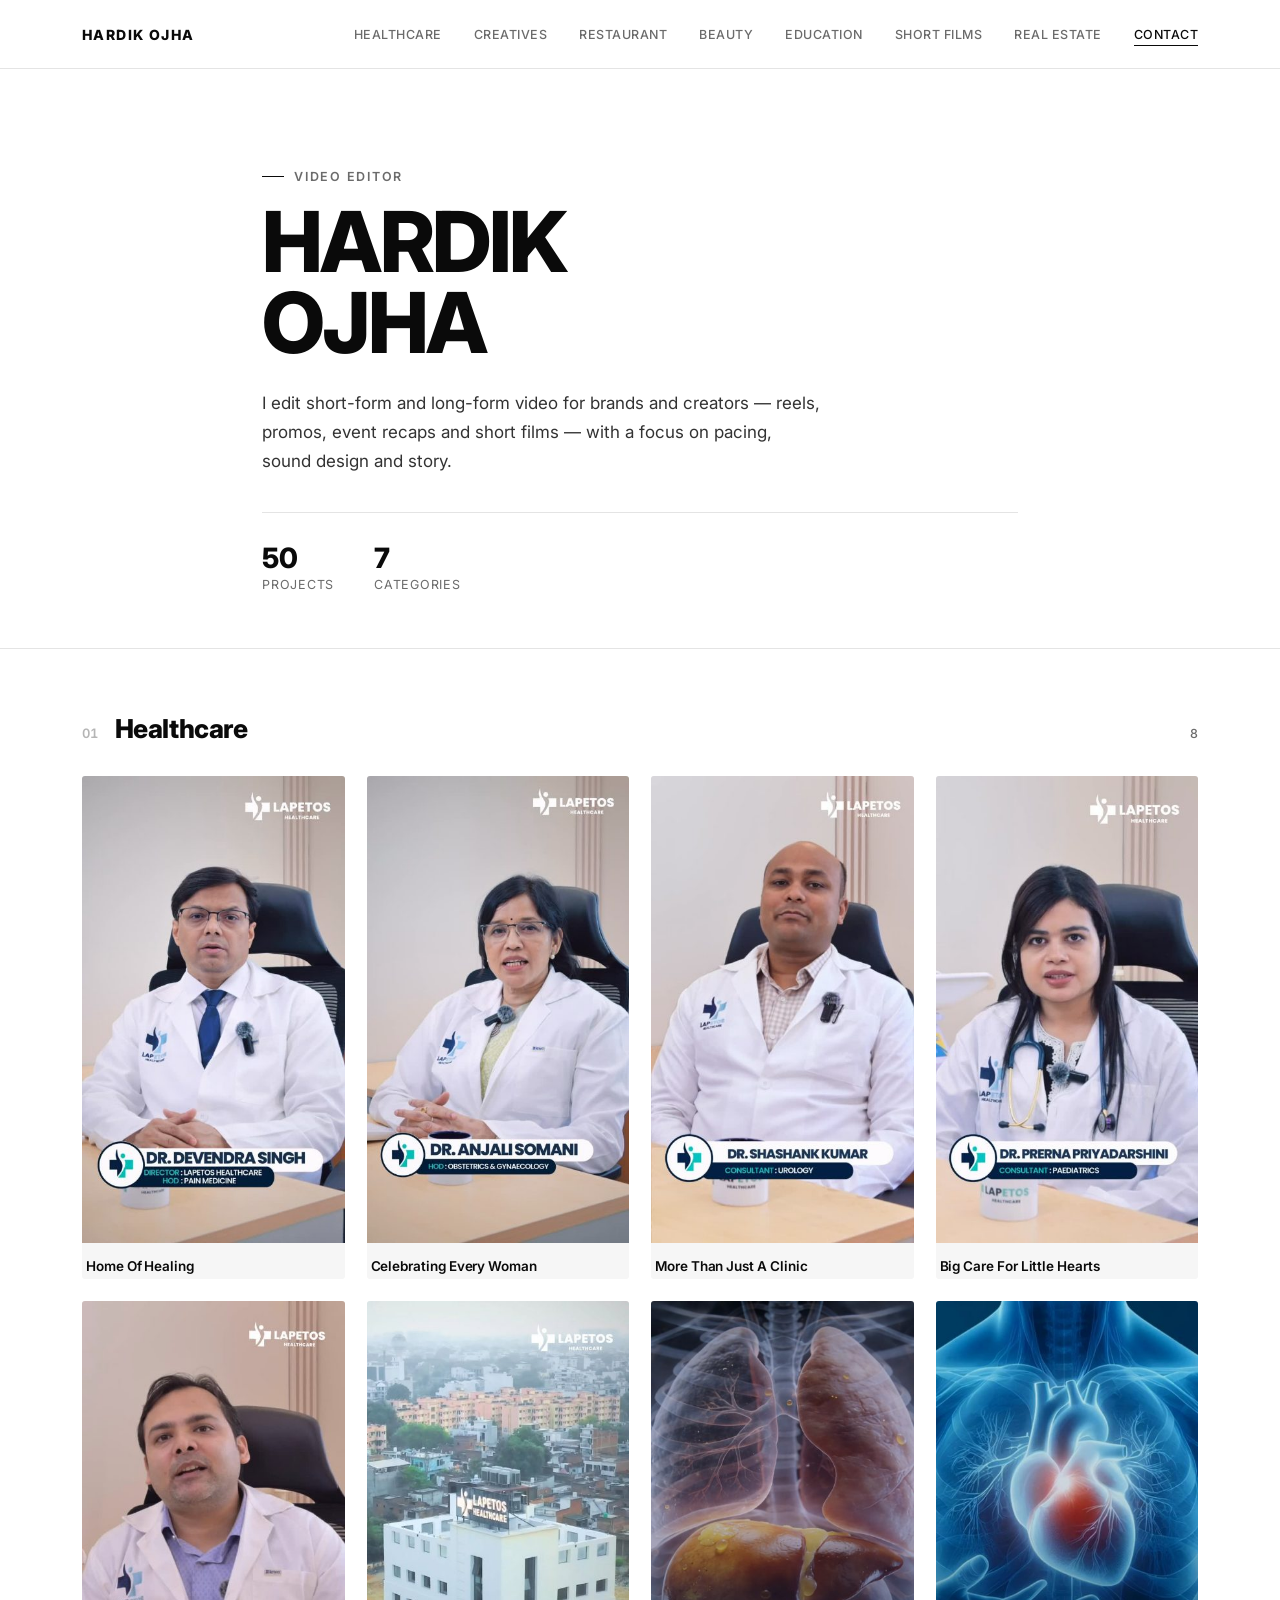
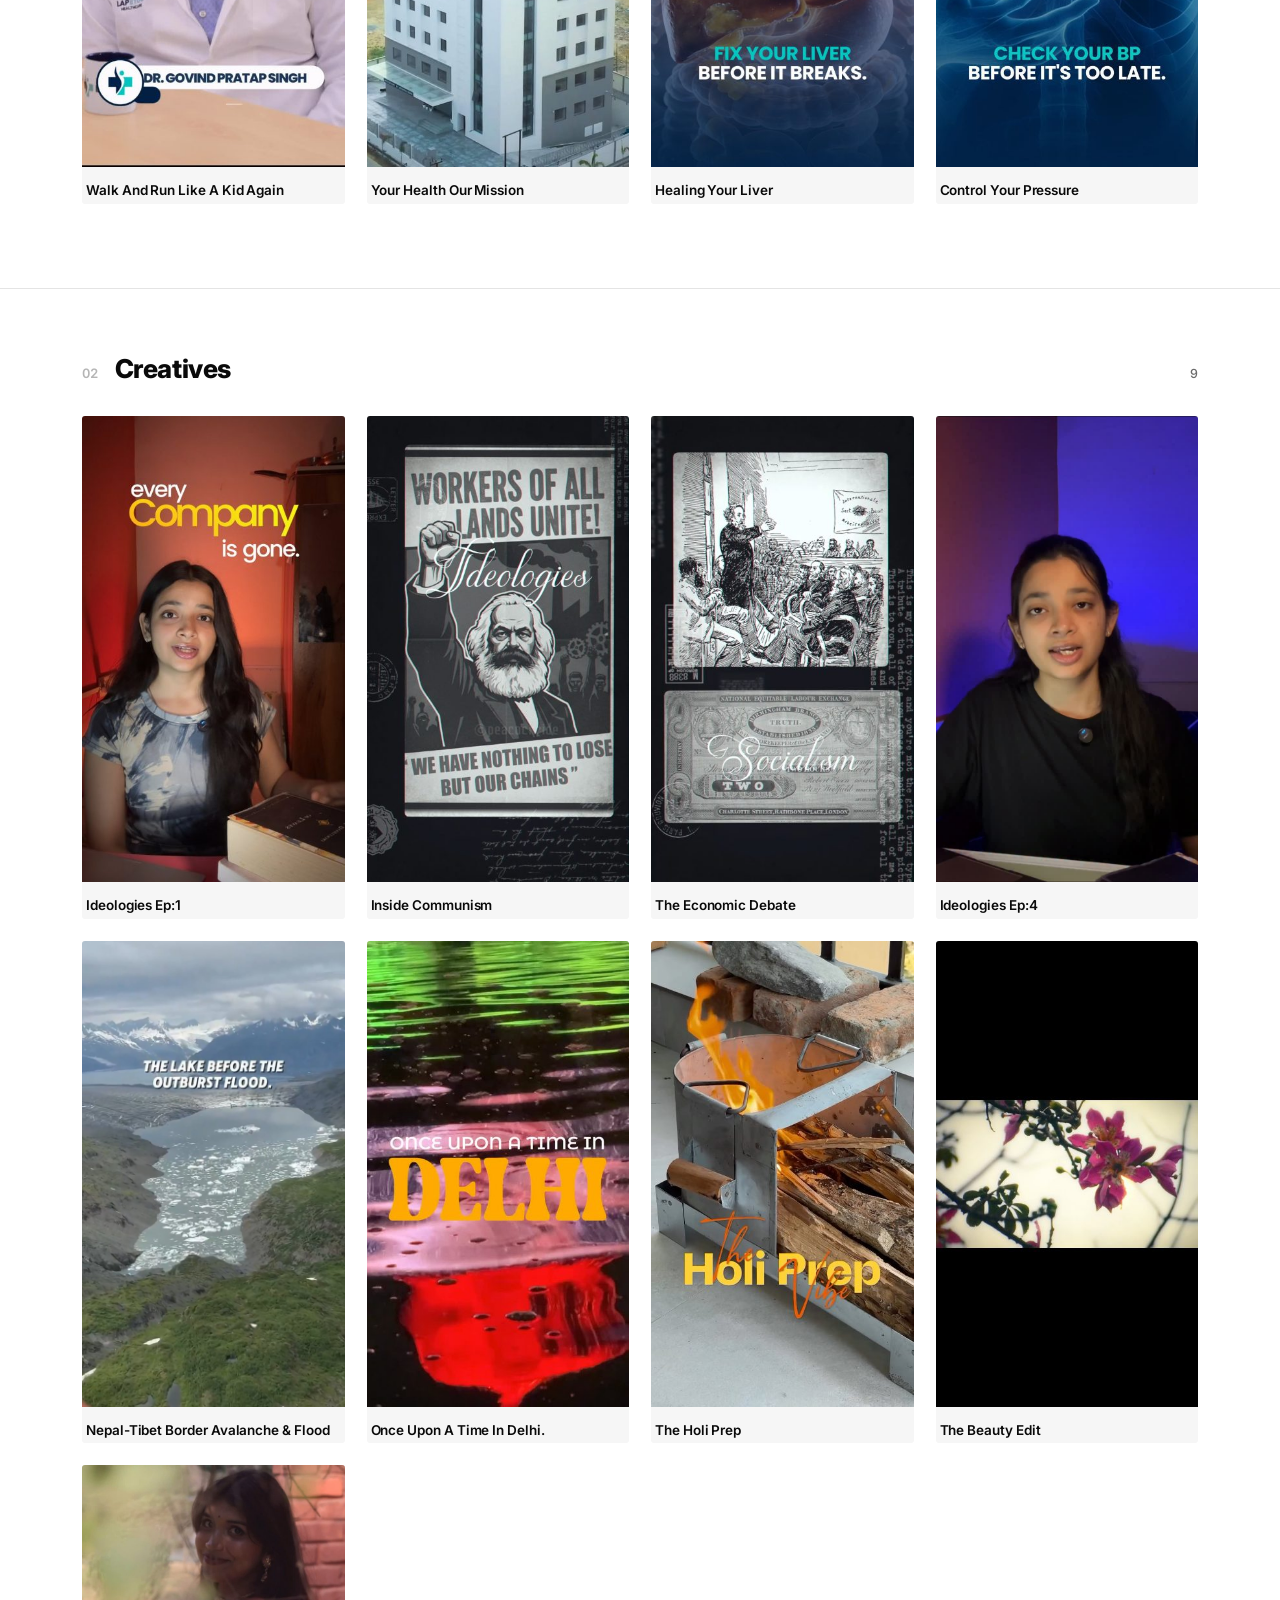
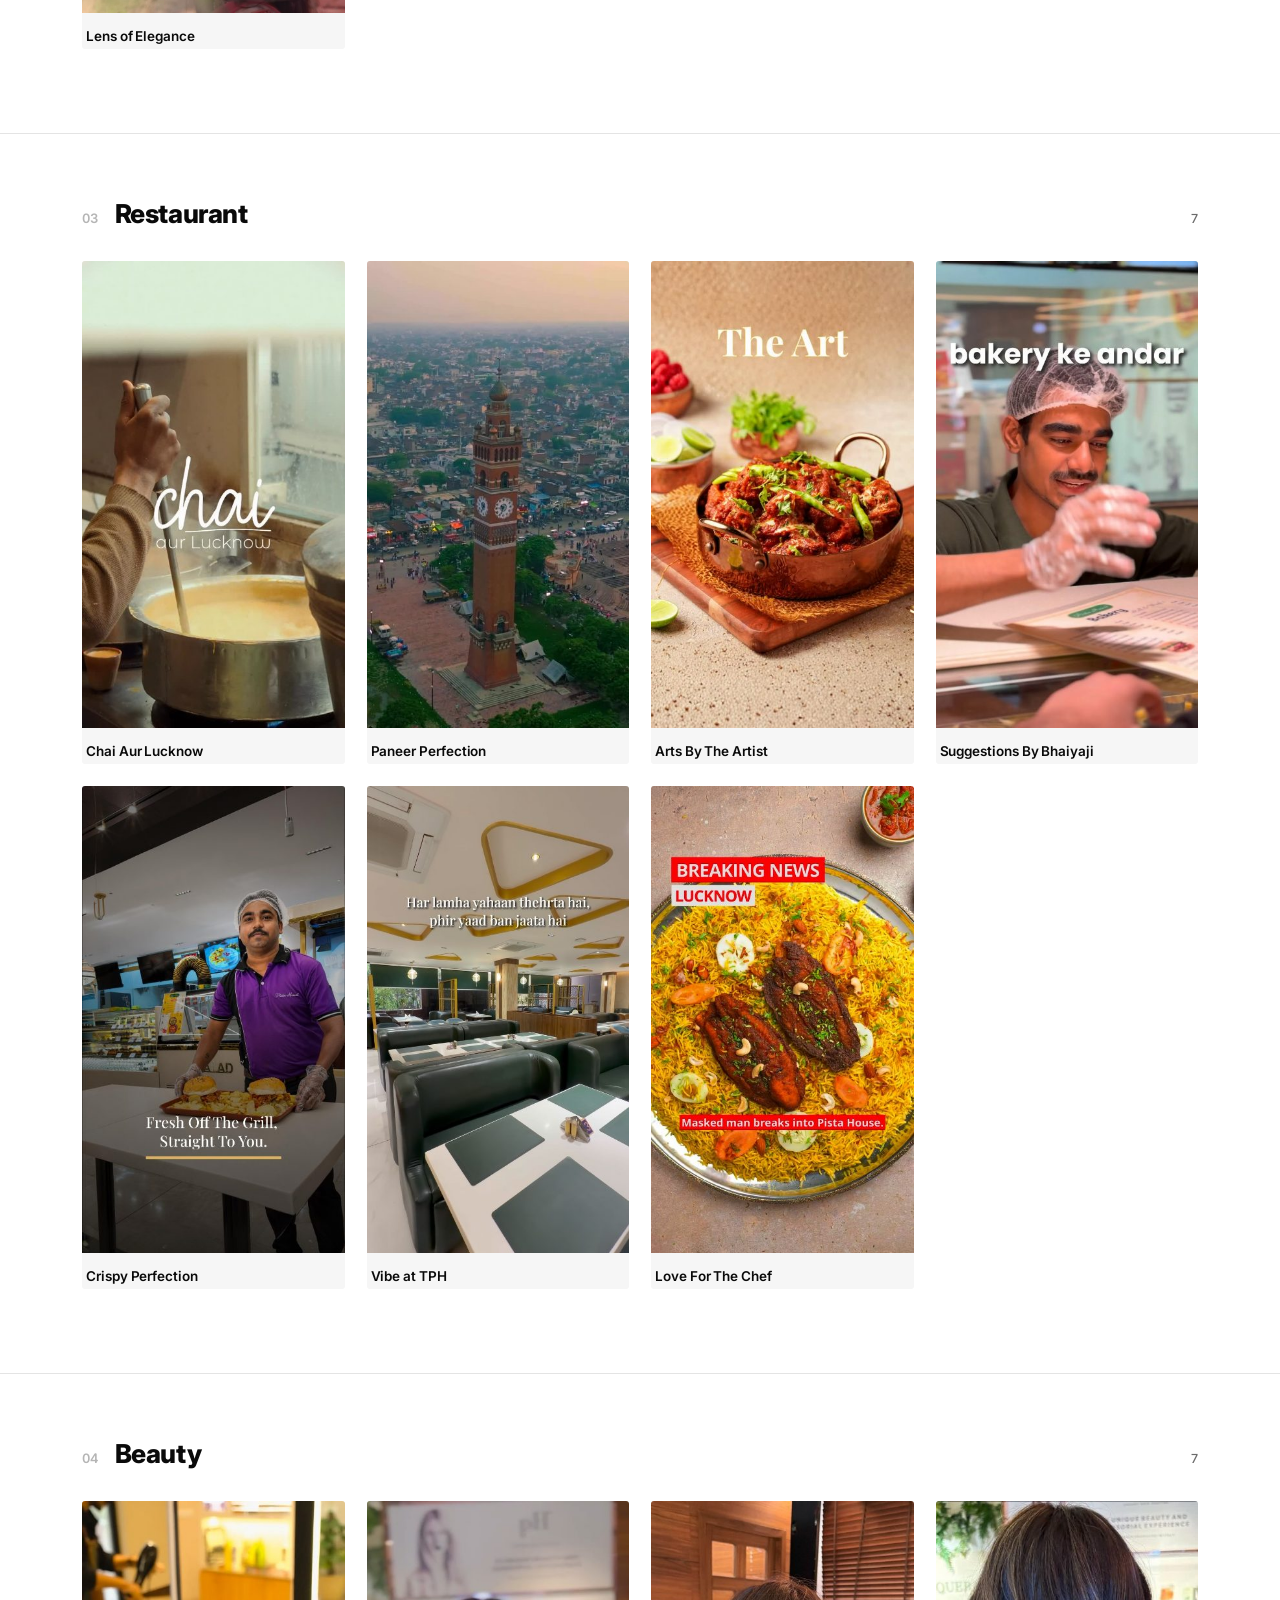
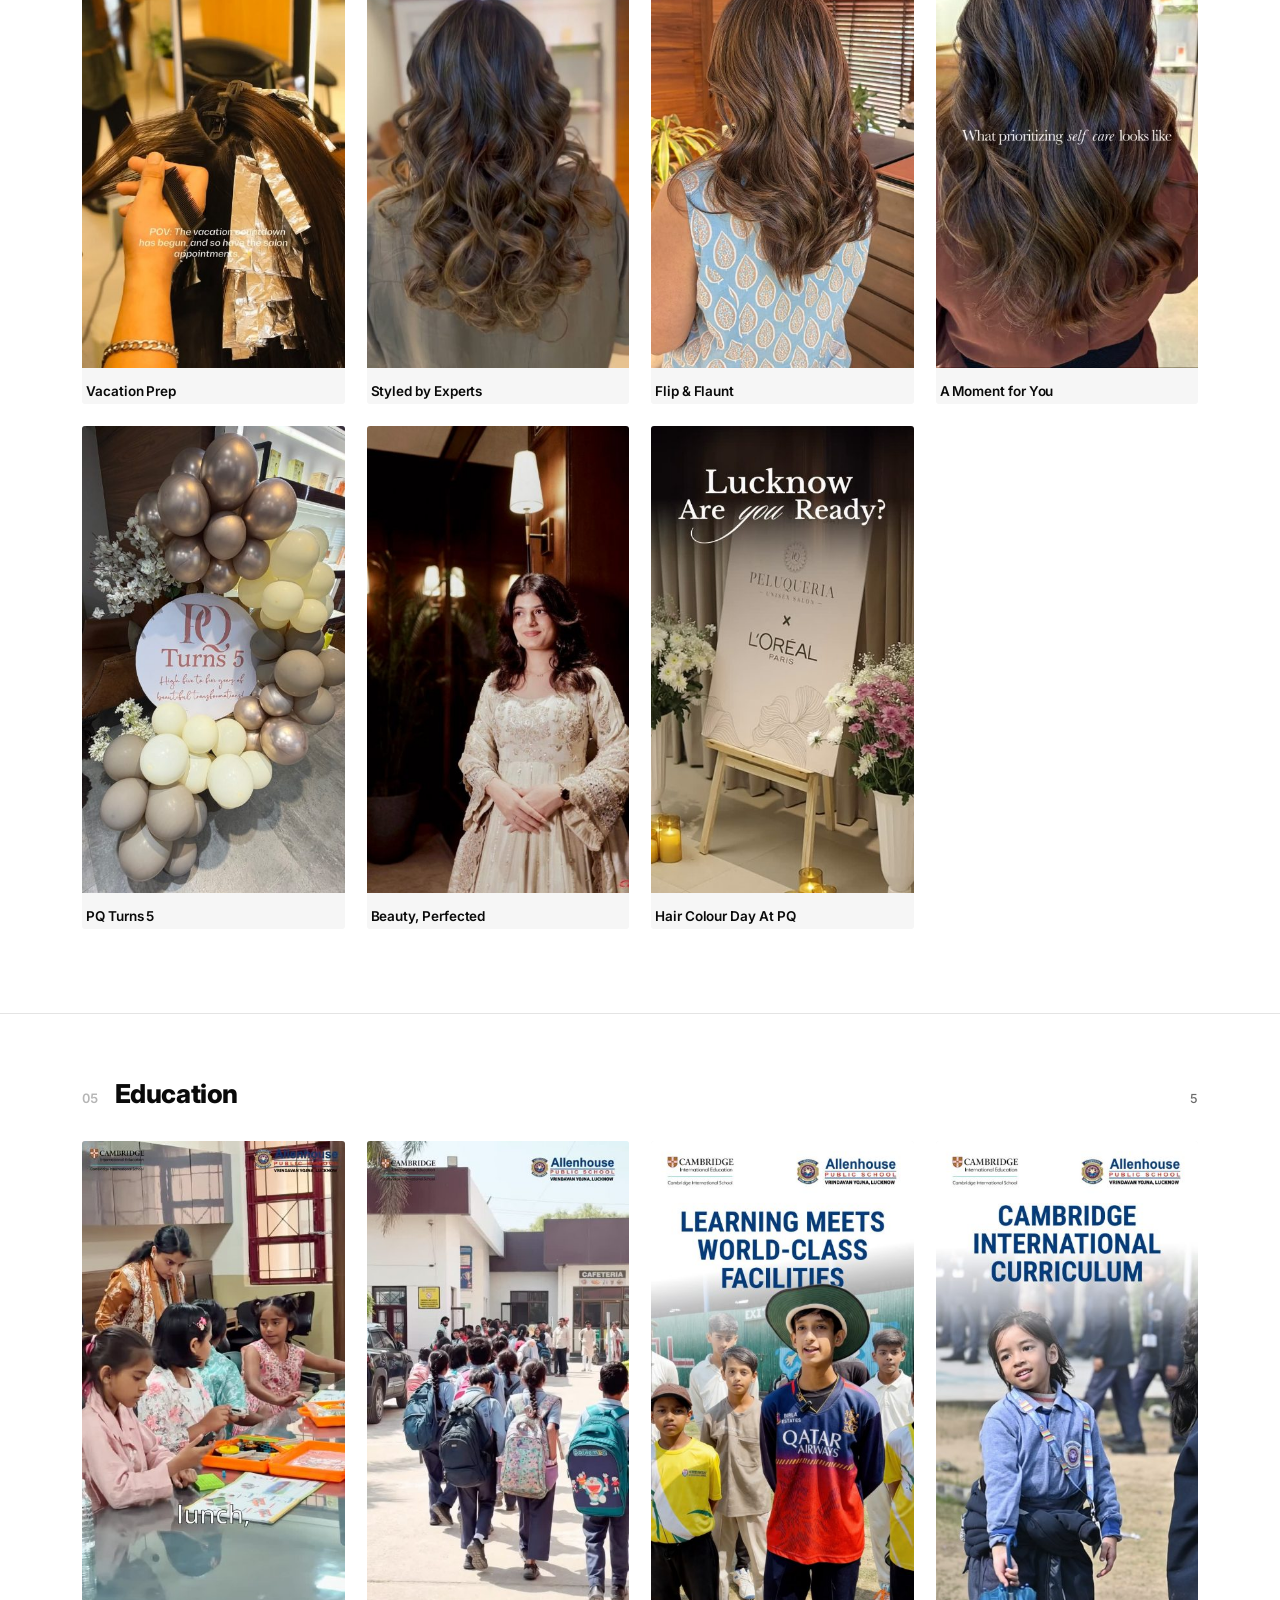
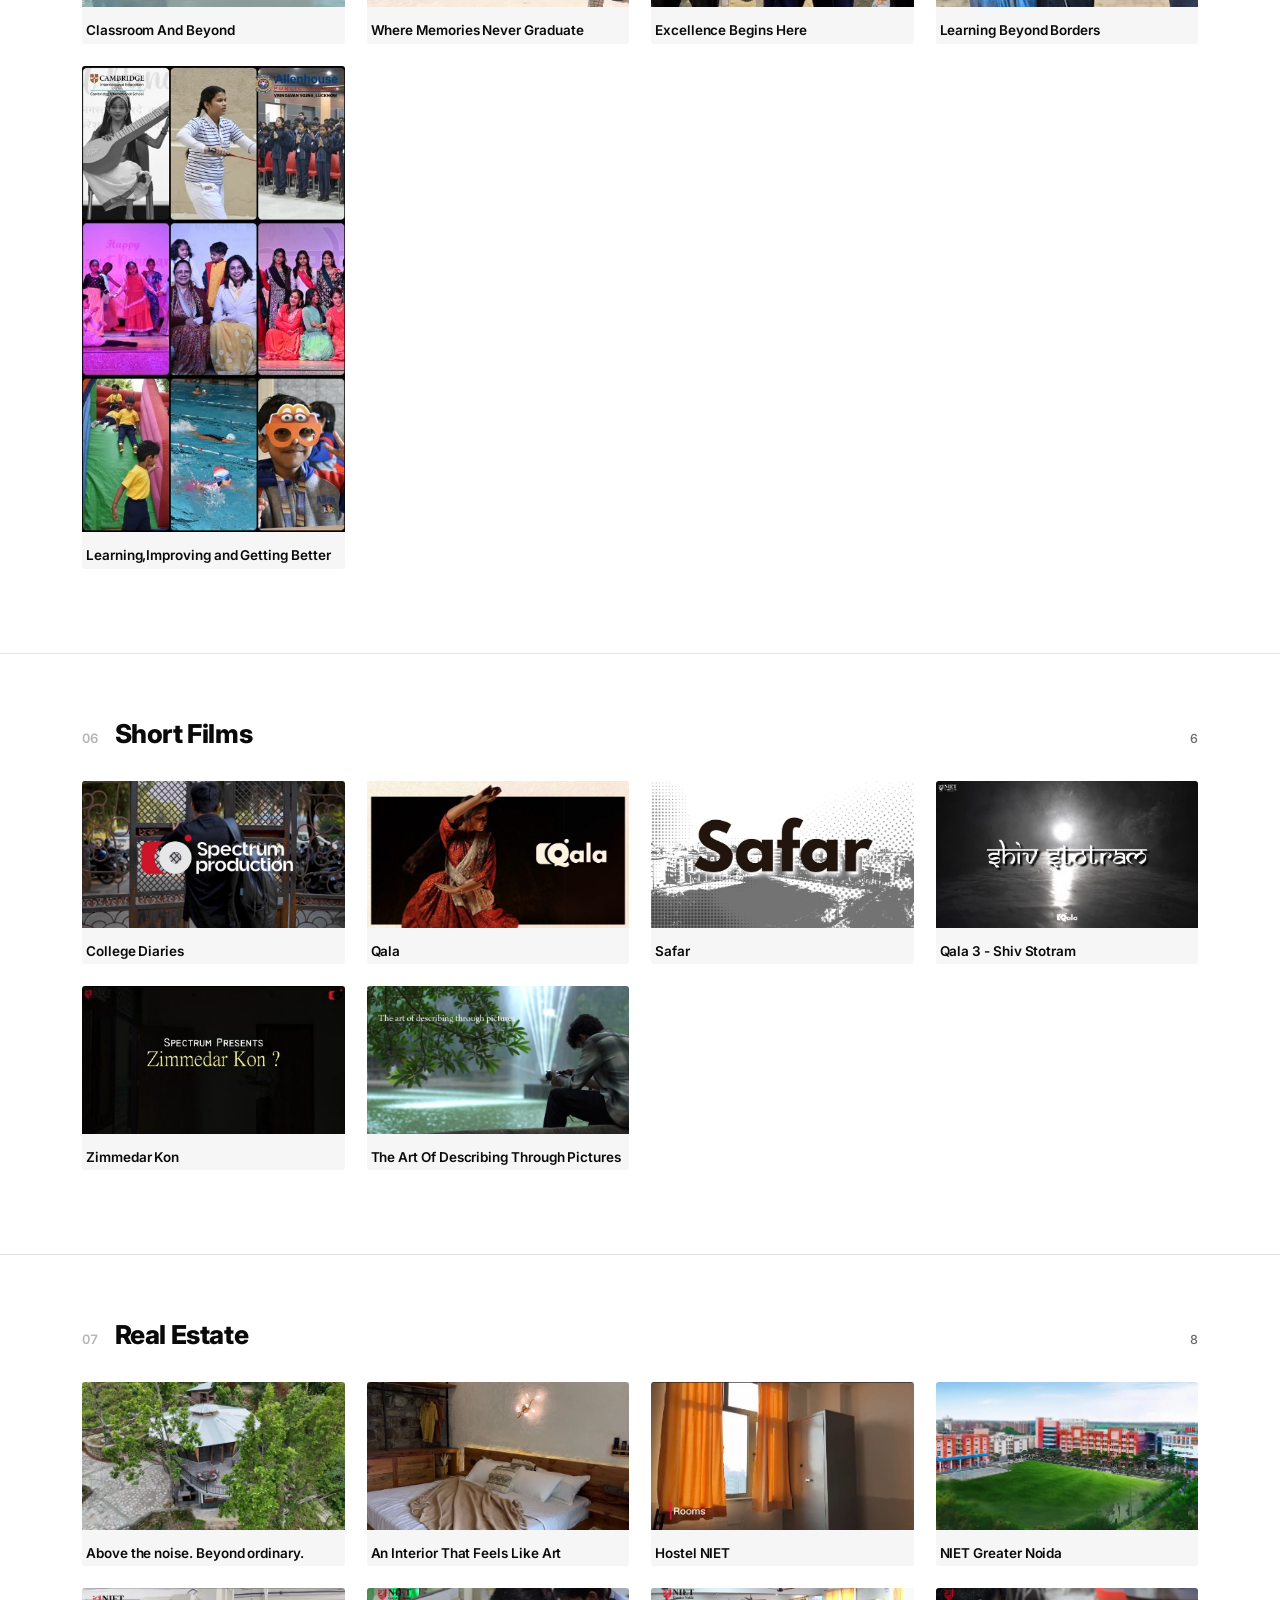
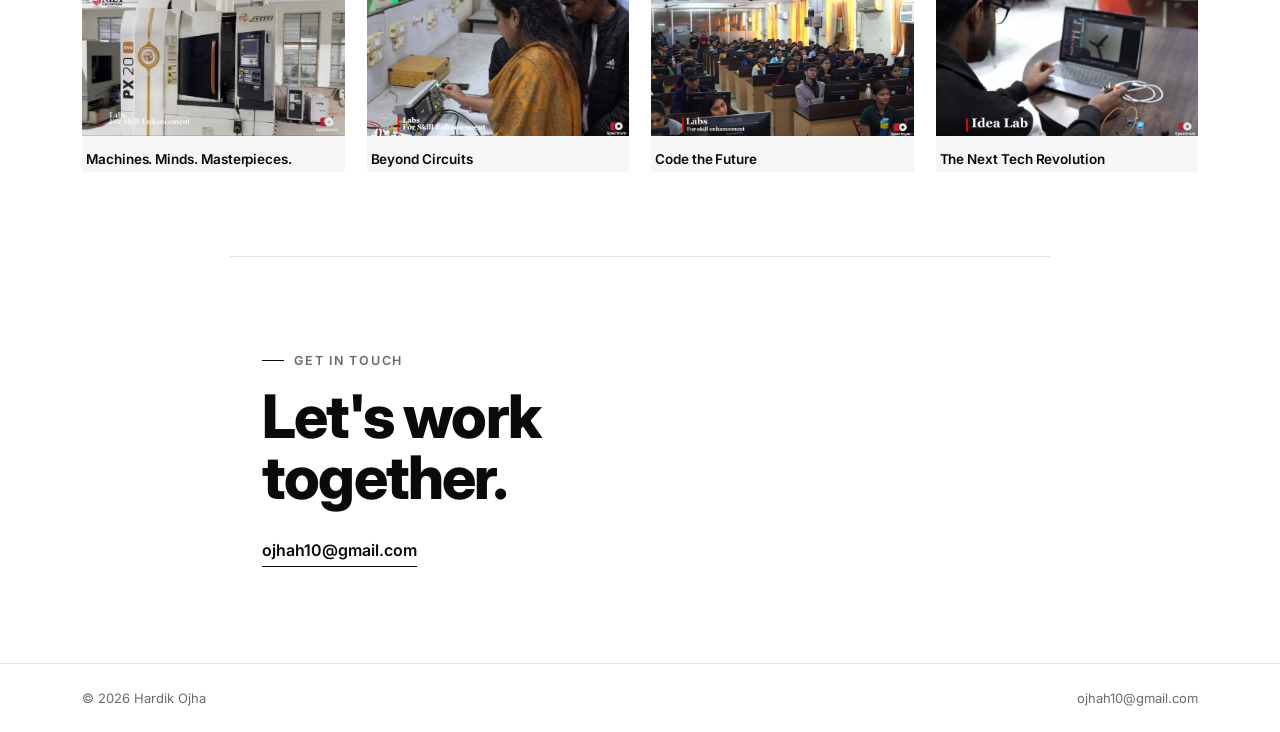
==== index.html @ 812106ab "Initial commit: Hardik Ojha portfolio site Static black-and-white portfolio built with Inter, organi" ====
<!DOCTYPE html>
<html lang="en">
<head>
<meta charset="UTF-8">
<meta name="viewport" content="width=device-width, initial-scale=1.0">
<title>Hardik Ojha — Video Editor</title>
<meta name="description" content="Hardik Ojha — Video Editing Portfolio. Healthcare, Creatives, Restaurant, Beauty, Education, Short Films, Real Estate.">
<link rel="preconnect" href="https://fonts.googleapis.com">
<link rel="preconnect" href="https://fonts.gstatic.com" crossorigin>
<link href="https://fonts.googleapis.com/css2?family=Inter:wght@400;500;600;700;800&display=swap" rel="stylesheet">
<link rel="stylesheet" href="style.css">
</head>
<body>

<header class="site-header">
  <div class="wrap header-inner">
    <span class="logo">HARDIK OJHA</span>
    <button class="nav-toggle" id="navToggle" aria-label="Toggle menu" aria-expanded="false">
      <span></span><span></span><span></span>
    </button>
    <nav class="site-nav" id="siteNav"></nav>
  </div>
</header>

<main>
  <section class="hero wrap">
    <p class="eyebrow">Video Editor</p>
    <h1>HARDIK<br>OJHA</h1>
    <p class="about">
      I edit short-form and long-form video for brands and creators — reels, promos, event
      recaps and short films — with a focus on pacing, sound design and story.
    </p>
    <div class="hero-stats" id="heroStats"></div>
  </section>

  <div id="categories"></div>

  <section class="contact wrap" id="contact">
    <p class="eyebrow">Get in touch</p>
    <h2>Let's work<br>together.</h2>
    <a class="contact-email" href="mailto:ojhah10@gmail.com">ojhah10@gmail.com</a>
  </section>
</main>

<footer class="site-footer">
  <div class="wrap footer-inner">
    <span>&copy; <span id="year"></span> Hardik Ojha</span>
    <a href="mailto:ojhah10@gmail.com">ojhah10@gmail.com</a>
  </div>
</footer>

<script src="data.js"></script>
<script src="script.js"></script>
</body>
</html>
---- style.css ----
:root{
  --black:#0a0a0a;
  --white:#ffffff;
  --gray-1:#f6f6f6;
  --gray-2:#e4e4e4;
  --gray-3:#b5b5b5;
  --gray-4:#6b6b6b;
  --max-w:1180px;
  --gap:22px;
}

*,*::before,*::after{box-sizing:border-box;}

html{scroll-behavior:smooth;}

body{
  margin:0;
  background:var(--white);
  color:var(--black);
  font-family:'Inter',-apple-system,BlinkMacSystemFont,'Segoe UI',sans-serif;
  font-weight:400;
  -webkit-font-smoothing:antialiased;
  -moz-osx-font-smoothing:grayscale;
}

img{max-width:100%;display:block;}

a{color:inherit;text-decoration:none;}

.wrap{
  max-width:var(--max-w);
  margin:0 auto;
  padding:0 32px;
}

/* Header */
.site-header{
  position:sticky;
  top:0;
  z-index:100;
  background:rgba(255,255,255,.85);
  backdrop-filter:blur(10px);
  -webkit-backdrop-filter:blur(10px);
  border-bottom:1px solid var(--gray-2);
}

.header-inner{
  display:flex;
  align-items:center;
  justify-content:space-between;
  height:68px;
}

.logo{
  font-weight:800;
  font-size:14px;
  letter-spacing:.1em;
}

.site-nav{
  display:flex;
  align-items:center;
  gap:32px;
}

.site-nav a{
  position:relative;
  font-size:12.5px;
  font-weight:500;
  letter-spacing:.04em;
  text-transform:uppercase;
  color:var(--gray-4);
  padding:4px 0;
  white-space:nowrap;
  transition:color .2s ease;
}

.site-nav a::after{
  content:'';
  position:absolute;
  left:0;
  right:100%;
  bottom:0;
  height:1px;
  background:var(--black);
  transition:right .25s ease;
}

.site-nav a:hover,
.site-nav a.active{
  color:var(--black);
}

.site-nav a:hover::after,
.site-nav a.active::after{
  right:0;
}

.nav-toggle{
  display:none;
  flex-direction:column;
  justify-content:center;
  gap:5px;
  width:32px;
  height:32px;
  background:none;
  border:none;
  cursor:pointer;
  padding:0;
}

.nav-toggle span{
  display:block;
  width:100%;
  height:1.5px;
  background:var(--black);
  transition:transform .2s ease, opacity .2s ease;
}

.nav-toggle.open span:nth-child(1){transform:translateY(6.5px) rotate(45deg);}
.nav-toggle.open span:nth-child(2){opacity:0;}
.nav-toggle.open span:nth-child(3){transform:translateY(-6.5px) rotate(-45deg);}

/* Hero */
.hero{
  padding:100px 32px 56px;
  max-width:820px;
}

.eyebrow{
  font-size:12.5px;
  font-weight:600;
  text-transform:uppercase;
  letter-spacing:.14em;
  color:var(--gray-4);
  margin:0 0 18px;
  display:flex;
  align-items:center;
  gap:10px;
}

.eyebrow::before{
  content:'';
  width:22px;
  height:1px;
  background:var(--black);
}

.hero h1{
  font-size:clamp(46px,9vw,84px);
  font-weight:800;
  letter-spacing:-.03em;
  margin:0 0 26px;
  line-height:.96;
}

.hero .about{
  font-size:17px;
  line-height:1.7;
  color:#333;
  margin:0 0 36px;
  max-width:560px;
}

.hero-stats{
  display:flex;
  gap:40px;
  padding-top:28px;
  border-top:1px solid var(--gray-2);
}

.hero-stats span{
  font-size:12.5px;
  color:var(--gray-4);
  text-transform:uppercase;
  letter-spacing:.06em;
}

.hero-stats strong{
  display:block;
  font-size:28px;
  font-weight:800;
  color:var(--black);
  letter-spacing:-.01em;
  margin-bottom:2px;
}

/* Category section */
.category-section{
  padding:64px 0 12px;
  border-top:1px solid var(--gray-2);
}

.category-header{
  display:flex;
  align-items:baseline;
  gap:16px;
  margin-bottom:32px;
  padding:0 32px;
  max-width:var(--max-w);
  margin-left:auto;
  margin-right:auto;
}

.category-header .index{
  font-size:13px;
  font-weight:600;
  color:var(--gray-3);
  letter-spacing:.02em;
  font-variant-numeric:tabular-nums;
}

.category-header h2{
  font-size:26px;
  font-weight:800;
  letter-spacing:-.015em;
  margin:0;
}

.category-header .count{
  font-size:12.5px;
  color:var(--gray-4);
  font-weight:500;
  margin-left:auto;
}

.category-body{
  padding:0 32px 72px;
  max-width:var(--max-w);
  margin:0 auto;
}

.grid{
  display:grid;
  grid-template-columns:repeat(auto-fill,minmax(230px,1fr));
  align-items:start;
  gap:var(--gap);
}

.grid + .grid{
  margin-top:var(--gap);
}

.card{
  position:relative;
  display:block;
  overflow:hidden;
  background:var(--gray-1);
  border-radius:3px;
  transition:transform .25s ease, box-shadow .25s ease;
}

.card:hover{
  transform:translateY(-3px);
  box-shadow:0 14px 28px -12px rgba(0,0,0,.22);
}

.card .thumb{
  position:relative;
  width:100%;
  overflow:hidden;
  background:var(--gray-2);
}

.card .thumb.vertical{aspect-ratio:9/16;}
.card .thumb.horizontal{aspect-ratio:16/9;}

.card .thumb::after{
  content:'';
  position:absolute;
  inset:0;
  background:linear-gradient(180deg,rgba(0,0,0,0) 55%,rgba(0,0,0,.55) 100%);
  opacity:0;
  transition:opacity .25s ease;
}

.card:hover .thumb::after{opacity:1;}

.card .thumb img{
  width:100%;
  height:100%;
  object-fit:cover;
  transition:transform .5s cubic-bezier(.2,.7,.2,1);
}

.card:hover .thumb img{transform:scale(1.06);}

.card .play{
  position:absolute;
  top:50%;
  left:50%;
  transform:translate(-50%,-50%) scale(.85);
  width:46px;
  height:46px;
  border-radius:50%;
  background:rgba(255,255,255,.95);
  display:flex;
  align-items:center;
  justify-content:center;
  opacity:0;
  transition:opacity .2s ease, transform .25s ease;
  z-index:2;
}

.card:hover .play{opacity:1;transform:translate(-50%,-50%) scale(1);}

.card .play svg{width:16px;height:16px;fill:var(--black);margin-left:2px;}

.card .info{
  padding:14px 4px 4px;
}

.card .title{
  font-size:13.5px;
  font-weight:600;
  line-height:1.35;
  margin:0;
  letter-spacing:-.005em;
}

/* Contact */
.contact{
  padding:96px 32px;
  border-top:1px solid var(--gray-2);
  max-width:820px;
}

.contact h2{
  font-size:clamp(36px,7vw,60px);
  font-weight:800;
  letter-spacing:-.03em;
  line-height:1.02;
  margin:0 0 32px;
}

.contact-email{
  display:inline-flex;
  align-items:center;
  gap:10px;
  font-size:16px;
  font-weight:600;
  padding-bottom:6px;
  border-bottom:1px solid var(--black);
  transition:opacity .2s ease;
}

.contact-email:hover{opacity:.6;}

/* Footer */
.site-footer{
  border-top:1px solid var(--gray-2);
}

.footer-inner{
  display:flex;
  align-items:center;
  justify-content:space-between;
  padding:26px 32px;
  font-size:13px;
  color:var(--gray-4);
}

.footer-inner a{
  transition:color .2s ease;
}

.footer-inner a:hover{
  color:var(--black);
}

/* Responsive */
@media (max-width:760px){
  .wrap{padding:0 20px;}
  .site-nav{
    position:fixed;
    top:68px;
    left:0;
    right:0;
    bottom:0;
    background:var(--white);
    flex-direction:column;
    align-items:flex-start;
    gap:0;
    padding:8px 20px 24px;
    transform:translateX(100%);
    transition:transform .25s ease;
    overflow-y:auto;
  }
  .site-nav.open{transform:translateX(0);}
  .site-nav a{
    width:100%;
    padding:16px 0;
    border-bottom:1px solid var(--gray-2);
    font-size:14px;
  }
  .site-nav a::after{display:none;}
  .nav-toggle{display:flex;}
  .hero{padding:56px 20px 40px;}
  .hero-stats{gap:28px;}
  .category-section{padding:48px 0 8px;}
  .category-header{padding:0 20px;margin-bottom:22px;}
  .category-header h2{font-size:21px;}
  .category-body{padding:0 20px 52px;}
  .grid{grid-template-columns:repeat(auto-fill,minmax(150px,1fr));gap:14px;}
  .grid + .grid{margin-top:14px;}
  .card .info{padding:11px 2px 2px;}
  .card .title{font-size:12.5px;}
  .contact{padding:64px 20px;}
  .footer-inner{padding:22px 20px;flex-direction:column;gap:8px;align-items:flex-start;}
}

@media (max-width:420px){
  .grid{grid-template-columns:repeat(2,1fr);gap:10px;}
}
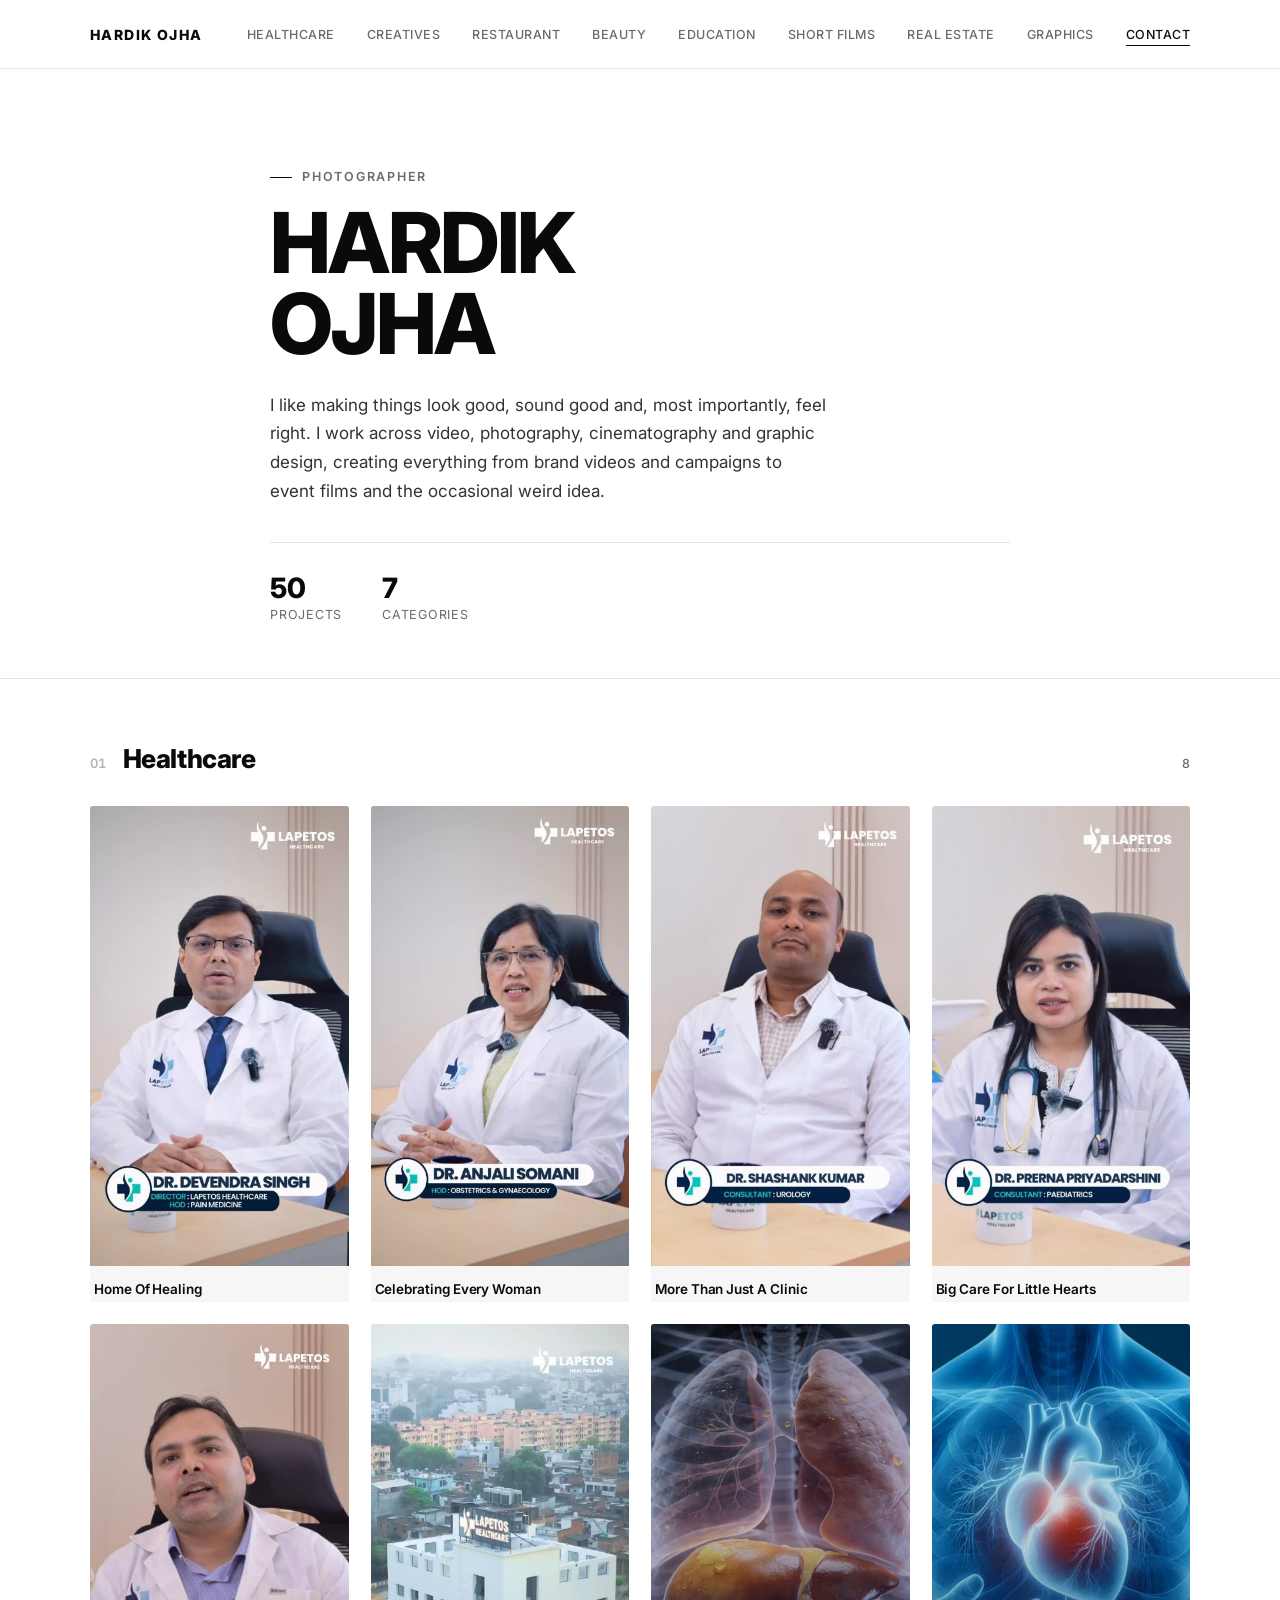
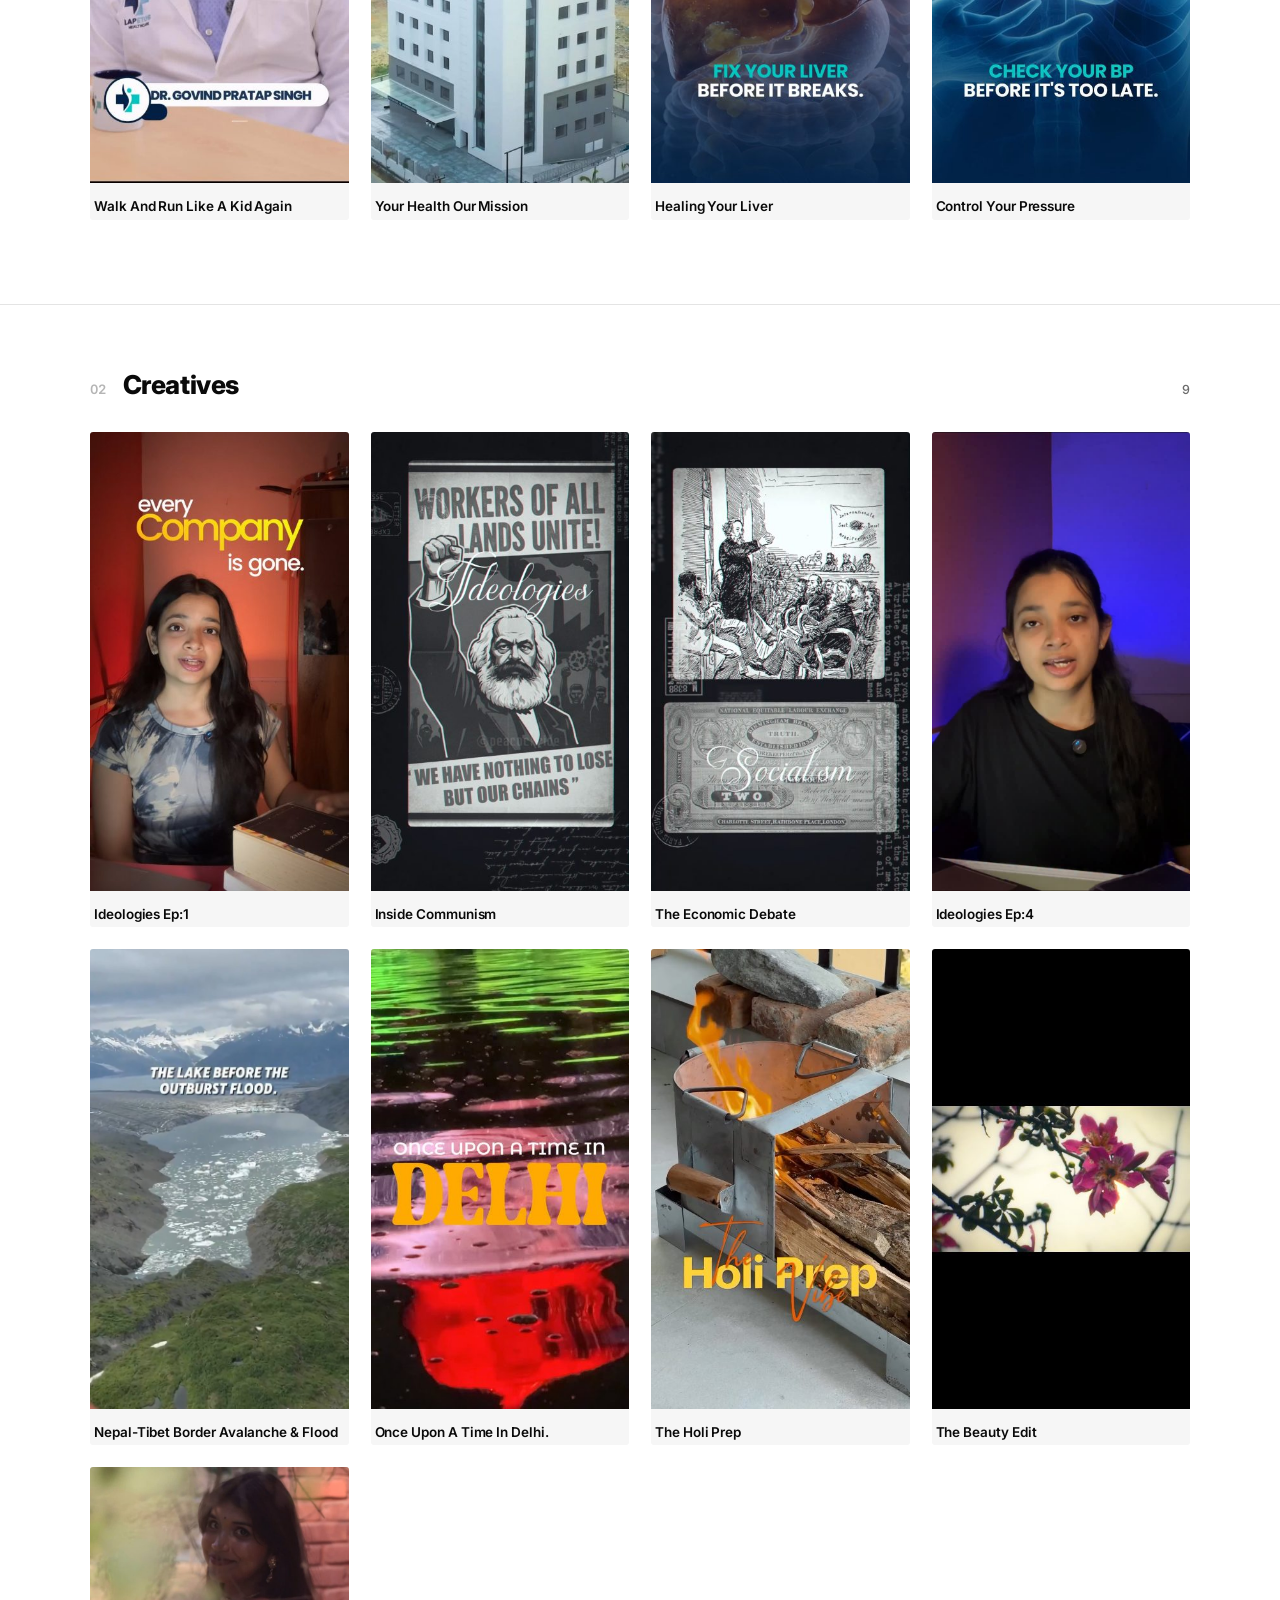
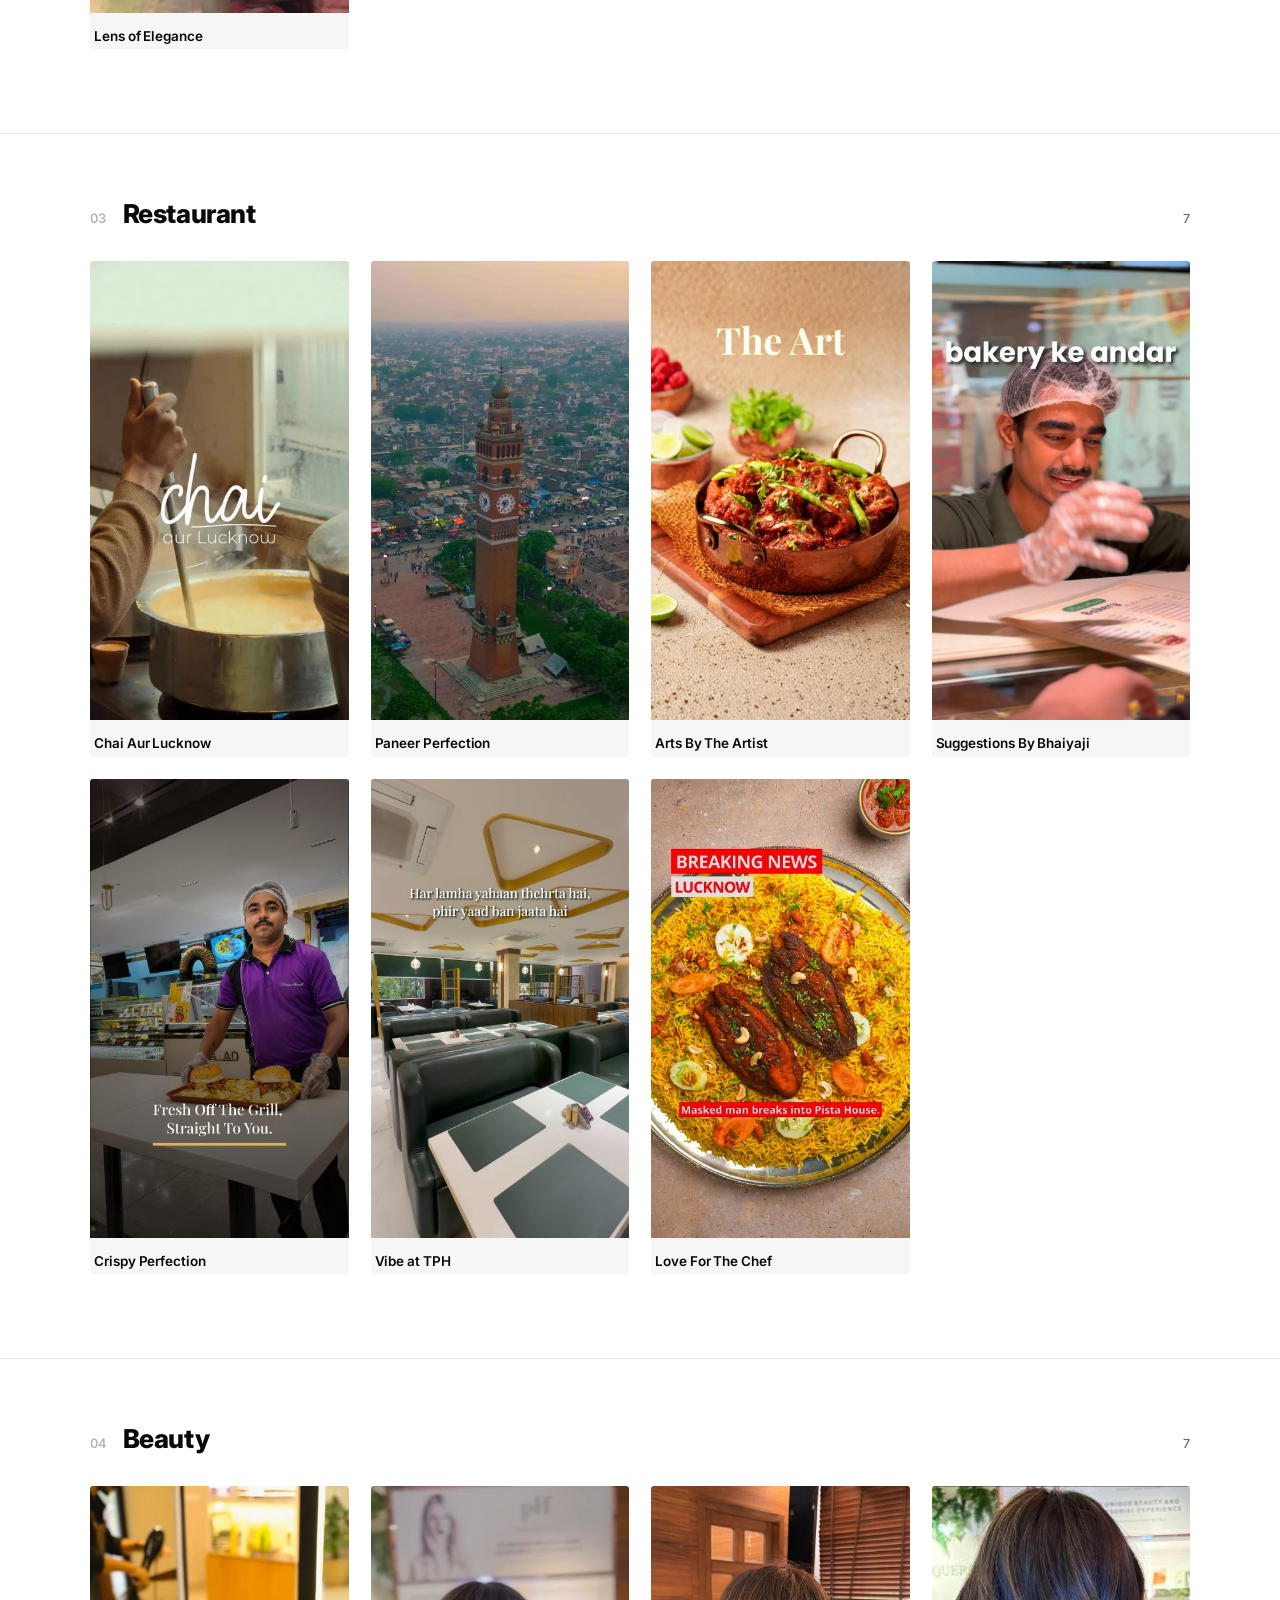
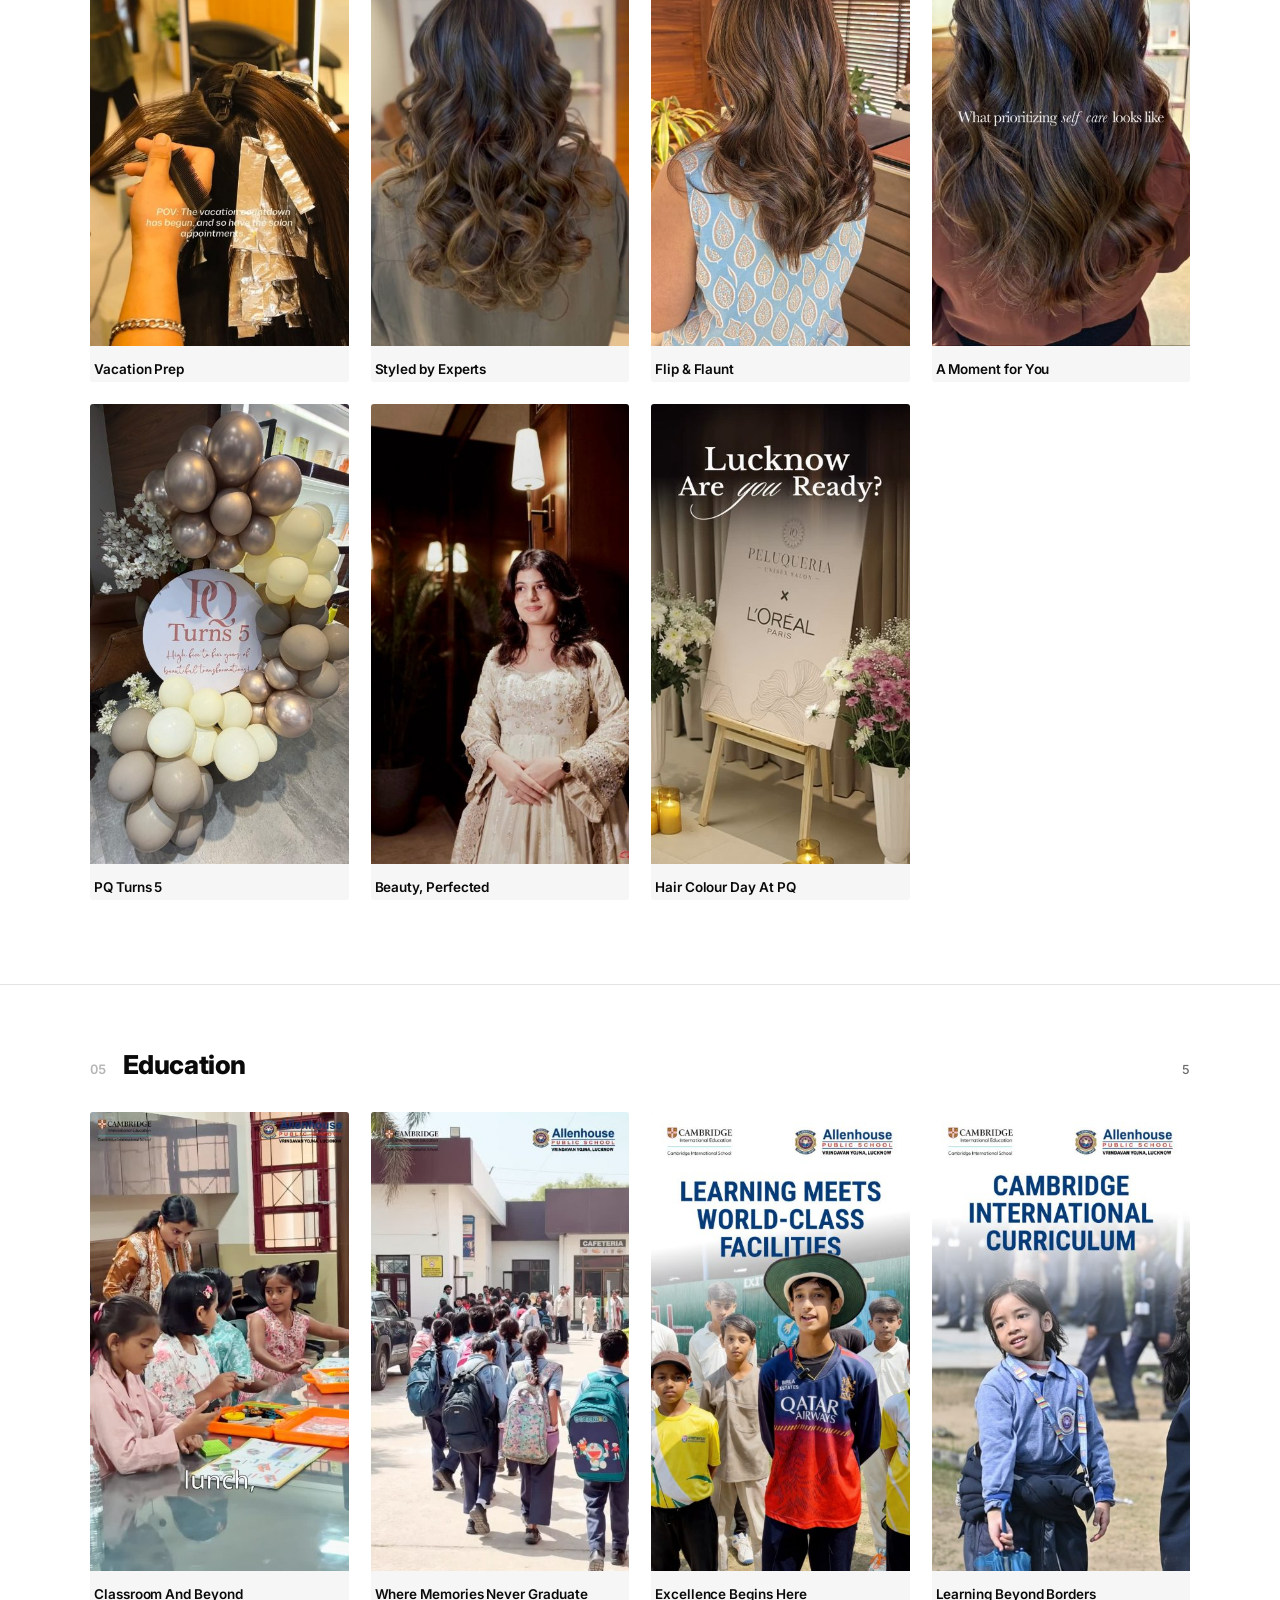
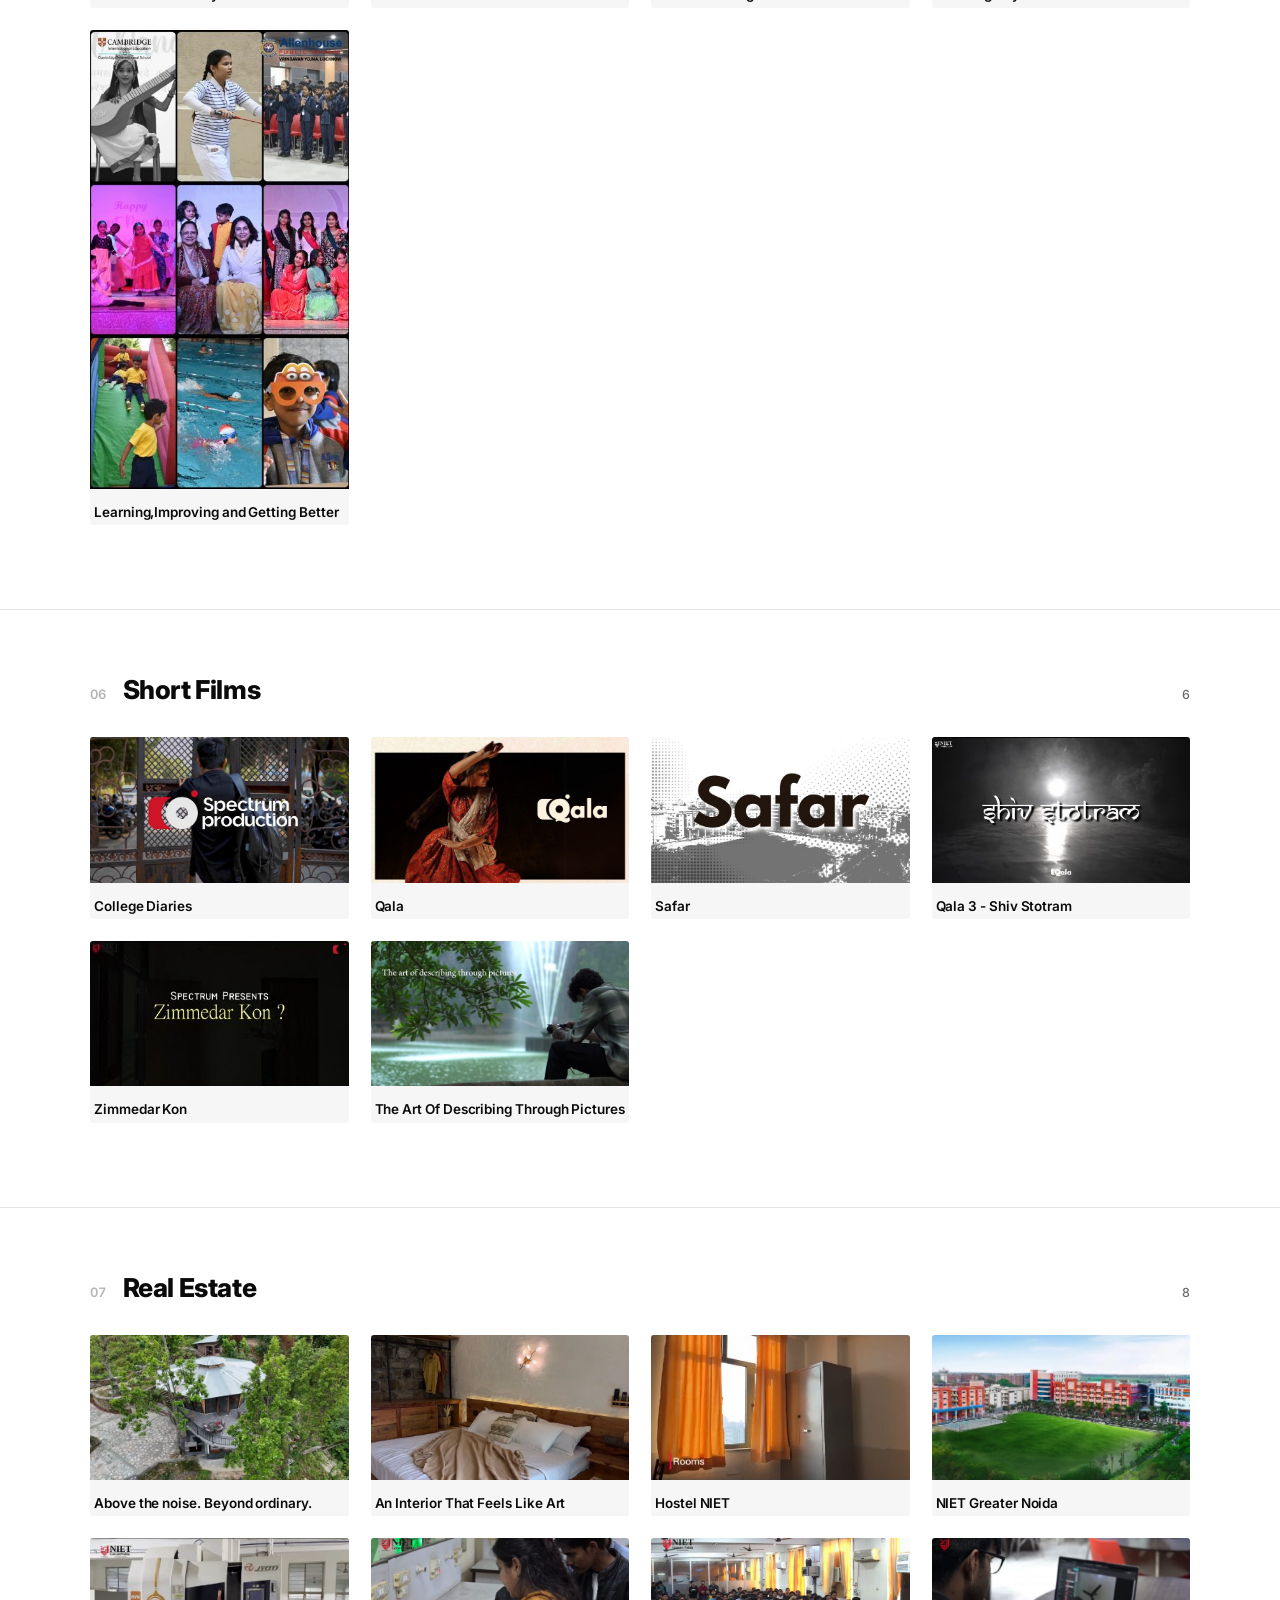
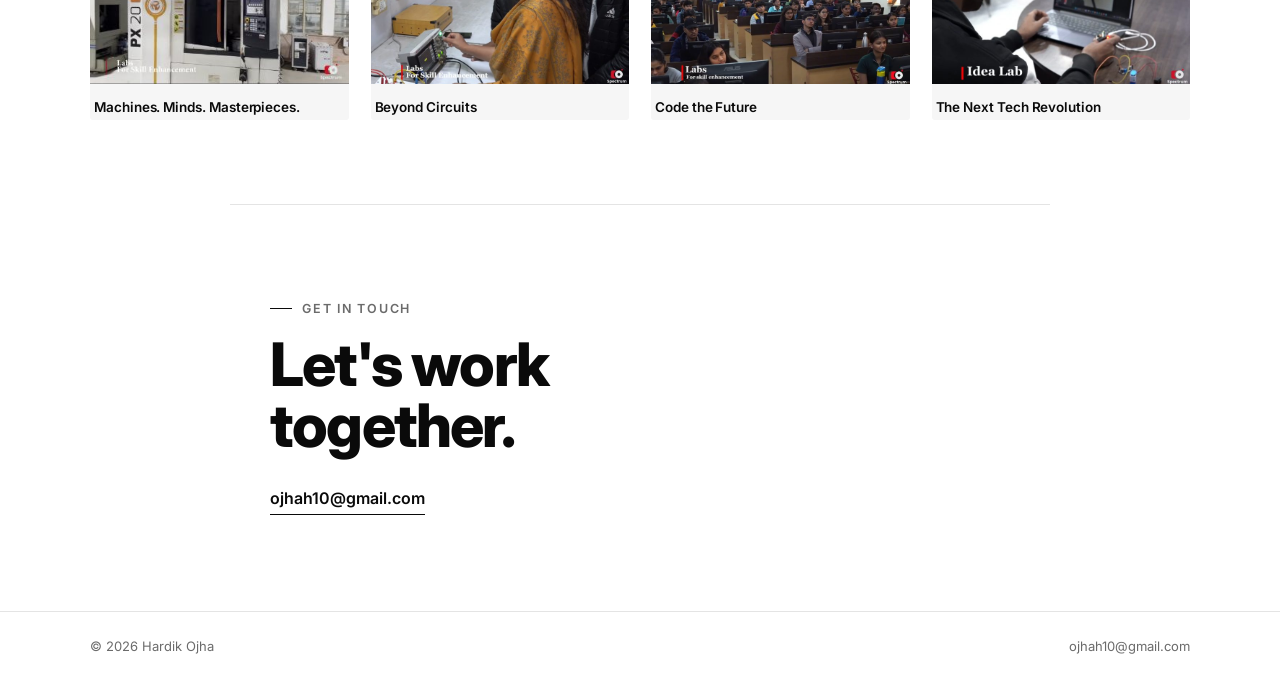
==== commit 5eefa3fe: "Fix responsive nav, compress graphics images, add rotating role text - Nav now defaults to the safe " ====
--- a/index.html
+++ b/index.html
@@ -14,7 +14,7 @@
 
 <header class="site-header">
   <div class="wrap header-inner">
-    <span class="logo">HARDIK OJHA</span>
+    <a class="logo" href="index.html">HARDIK OJHA</a>
     <button class="nav-toggle" id="navToggle" aria-label="Toggle menu" aria-expanded="false">
       <span></span><span></span><span></span>
     </button>
@@ -24,11 +24,12 @@
 
 <main>
   <section class="hero wrap">
-    <p class="eyebrow">Video Editor</p>
+    <p class="eyebrow"><span class="eyebrow-roll"><span class="eyebrow-text" id="eyebrowText">Video Editor</span></span></p>
     <h1>HARDIK<br>OJHA</h1>
     <p class="about">
-      I edit short-form and long-form video for brands and creators — reels, promos, event
-      recaps and short films — with a focus on pacing, sound design and story.
+      I like making things look good, sound good and, most importantly, feel right. I work
+      across video, photography, cinematography and graphic design, creating everything from
+      brand videos and campaigns to event films and the occasional weird idea.
     </p>
     <div class="hero-stats" id="heroStats"></div>
   </section>
@@ -51,5 +52,6 @@
 
 <script src="data.js"></script>
 <script src="script.js"></script>
+<script src="nav-fit.js"></script>
 </body>
 </html>
--- a/style.css
+++ b/style.css
@@ -7,11 +7,14 @@
   --gray-4:#6b6b6b;
   --max-w:1180px;
   --gap:22px;
+  --pad:40px;
 }
 
 *,*::before,*::after{box-sizing:border-box;}
 
 html{scroll-behavior:smooth;}
+
+html,body{overflow-x:hidden;max-width:100%;}
 
 body{
   margin:0;
@@ -30,7 +33,7 @@
 .wrap{
   max-width:var(--max-w);
   margin:0 auto;
-  padding:0 32px;
+  padding:0 var(--pad);
 }
 
 /* Header */
@@ -57,33 +60,42 @@
   letter-spacing:.1em;
 }
 
+/* Nav defaults to the compact drawer — safe even if JS hasn't run yet
+   or a measurement is off. JS adds .nav-wide to header-inner only once
+   it has confirmed there is room for the inline row (see nav-fit.js). */
 .site-nav{
-  display:flex;
-  align-items:center;
-  gap:32px;
-}
+  position:fixed;
+  top:68px;
+  left:0;
+  right:0;
+  height:calc(100vh - 68px);
+  height:calc(100dvh - 68px);
+  background:var(--white);
+  display:flex;
+  flex-direction:column;
+  align-items:flex-start;
+  gap:0;
+  padding:8px var(--pad) 24px;
+  transform:translateX(100%);
+  transition:transform .25s ease;
+  overflow-y:auto;
+  z-index:90;
+}
+
+.site-nav.open{transform:translateX(0);}
 
 .site-nav a{
   position:relative;
-  font-size:12.5px;
+  width:100%;
+  font-size:14px;
   font-weight:500;
   letter-spacing:.04em;
   text-transform:uppercase;
   color:var(--gray-4);
-  padding:4px 0;
+  padding:16px 0;
+  border-bottom:1px solid var(--gray-2);
   white-space:nowrap;
   transition:color .2s ease;
-}
-
-.site-nav a::after{
-  content:'';
-  position:absolute;
-  left:0;
-  right:100%;
-  bottom:0;
-  height:1px;
-  background:var(--black);
-  transition:right .25s ease;
 }
 
 .site-nav a:hover,
@@ -91,13 +103,8 @@
   color:var(--black);
 }
 
-.site-nav a:hover::after,
-.site-nav a.active::after{
-  right:0;
-}
-
 .nav-toggle{
-  display:none;
+  display:flex;
   flex-direction:column;
   justify-content:center;
   gap:5px;
@@ -121,9 +128,50 @@
 .nav-toggle.open span:nth-child(2){opacity:0;}
 .nav-toggle.open span:nth-child(3){transform:translateY(-6.5px) rotate(-45deg);}
 
+/* Wide state: JS has measured that logo + nav links fit with room to
+   spare, so the nav renders as a normal inline row instead of a drawer. */
+.header-inner.nav-wide .nav-toggle{display:none;}
+
+.header-inner.nav-wide .site-nav{
+  position:static;
+  flex-direction:row;
+  align-items:center;
+  gap:32px;
+  height:auto;
+  background:none;
+  padding:0;
+  transform:none;
+  transition:none;
+  overflow:visible;
+  z-index:auto;
+}
+
+.header-inner.nav-wide .site-nav a{
+  width:auto;
+  padding:4px 0;
+  border-bottom:none;
+  font-size:12.5px;
+}
+
+.header-inner.nav-wide .site-nav a::after{
+  content:'';
+  position:absolute;
+  left:0;
+  right:100%;
+  bottom:0;
+  height:1px;
+  background:var(--black);
+  transition:right .25s ease;
+}
+
+.header-inner.nav-wide .site-nav a:hover::after,
+.header-inner.nav-wide .site-nav a.active::after{
+  right:0;
+}
+
 /* Hero */
 .hero{
-  padding:100px 32px 56px;
+  padding:100px var(--pad) 56px;
   max-width:820px;
 }
 
@@ -146,6 +194,21 @@
   background:var(--black);
 }
 
+.eyebrow-roll{
+  display:inline-block;
+  overflow:hidden;
+  height:1.3em;
+  line-height:1.3em;
+  vertical-align:middle;
+}
+
+.eyebrow-text{
+  display:inline-block;
+  transform:translateY(0);
+  opacity:1;
+  transition:transform .4s cubic-bezier(.4,0,.2,1), opacity .4s ease;
+}
+
 .hero h1{
   font-size:clamp(46px,9vw,84px);
   font-weight:800;
@@ -196,7 +259,7 @@
   align-items:baseline;
   gap:16px;
   margin-bottom:32px;
-  padding:0 32px;
+  padding:0 var(--pad);
   max-width:var(--max-w);
   margin-left:auto;
   margin-right:auto;
@@ -225,7 +288,7 @@
 }
 
 .category-body{
-  padding:0 32px 72px;
+  padding:0 var(--pad) 72px;
   max-width:var(--max-w);
   margin:0 auto;
 }
@@ -306,6 +369,45 @@
 
 .card .play svg{width:16px;height:16px;fill:var(--black);margin-left:2px;}
 
+/* Graphic cards (embedded images, no crop) */
+.card-graphic{
+  width:100%;
+  padding:0;
+  border:none;
+  font:inherit;
+  color:inherit;
+  cursor:pointer;
+  text-align:left;
+}
+
+.card-graphic .thumb{
+  background:var(--gray-1);
+}
+
+.card-graphic .thumb::after{display:none;}
+
+.card-graphic .thumb img{
+  object-fit:contain;
+  padding:14px;
+}
+
+.card-graphic:hover .thumb img{transform:none;}
+
+.card-graphic.expanded,
+.card-graphic.expanded:hover{
+  position:relative;
+  z-index:20;
+  transform:scale(1.7);
+  box-shadow:0 24px 60px -12px rgba(0,0,0,.4);
+}
+
+@media (max-width:760px){
+  .card-graphic.expanded,
+  .card-graphic.expanded:hover{
+    transform:scale(1.35);
+  }
+}
+
 .card .info{
   padding:14px 4px 4px;
 }
@@ -320,7 +422,7 @@
 
 /* Contact */
 .contact{
-  padding:96px 32px;
+  padding:96px var(--pad);
   border-top:1px solid var(--gray-2);
   max-width:820px;
 }
@@ -355,7 +457,7 @@
   display:flex;
   align-items:center;
   justify-content:space-between;
-  padding:26px 32px;
+  padding:26px var(--pad);
   font-size:13px;
   color:var(--gray-4);
 }
@@ -370,45 +472,20 @@
 
 /* Responsive */
 @media (max-width:760px){
-  .wrap{padding:0 20px;}
-  .site-nav{
-    position:fixed;
-    top:68px;
-    left:0;
-    right:0;
-    bottom:0;
-    background:var(--white);
-    flex-direction:column;
-    align-items:flex-start;
-    gap:0;
-    padding:8px 20px 24px;
-    transform:translateX(100%);
-    transition:transform .25s ease;
-    overflow-y:auto;
-  }
-  .site-nav.open{transform:translateX(0);}
-  .site-nav a{
-    width:100%;
-    padding:16px 0;
-    border-bottom:1px solid var(--gray-2);
-    font-size:14px;
-  }
-  .site-nav a::after{display:none;}
-  .nav-toggle{display:flex;}
-  .hero{padding:56px 20px 40px;}
+  .hero{padding:56px var(--pad) 40px;}
   .hero-stats{gap:28px;}
   .category-section{padding:48px 0 8px;}
-  .category-header{padding:0 20px;margin-bottom:22px;}
+  .category-header{margin-bottom:22px;}
   .category-header h2{font-size:21px;}
-  .category-body{padding:0 20px 52px;}
+  .category-body{padding-bottom:52px;}
   .grid{grid-template-columns:repeat(auto-fill,minmax(150px,1fr));gap:14px;}
   .grid + .grid{margin-top:14px;}
   .card .info{padding:11px 2px 2px;}
   .card .title{font-size:12.5px;}
-  .contact{padding:64px 20px;}
-  .footer-inner{padding:22px 20px;flex-direction:column;gap:8px;align-items:flex-start;}
+  .contact{padding:64px var(--pad);}
+  .footer-inner{padding:22px var(--pad);flex-direction:column;gap:8px;align-items:flex-start;}
 }
 
 @media (max-width:420px){
-  .grid{grid-template-columns:repeat(2,1fr);gap:10px;}
-}
+  .grid{grid-template-columns:repeat(2,minmax(120px,1fr));gap:10px;}
+}
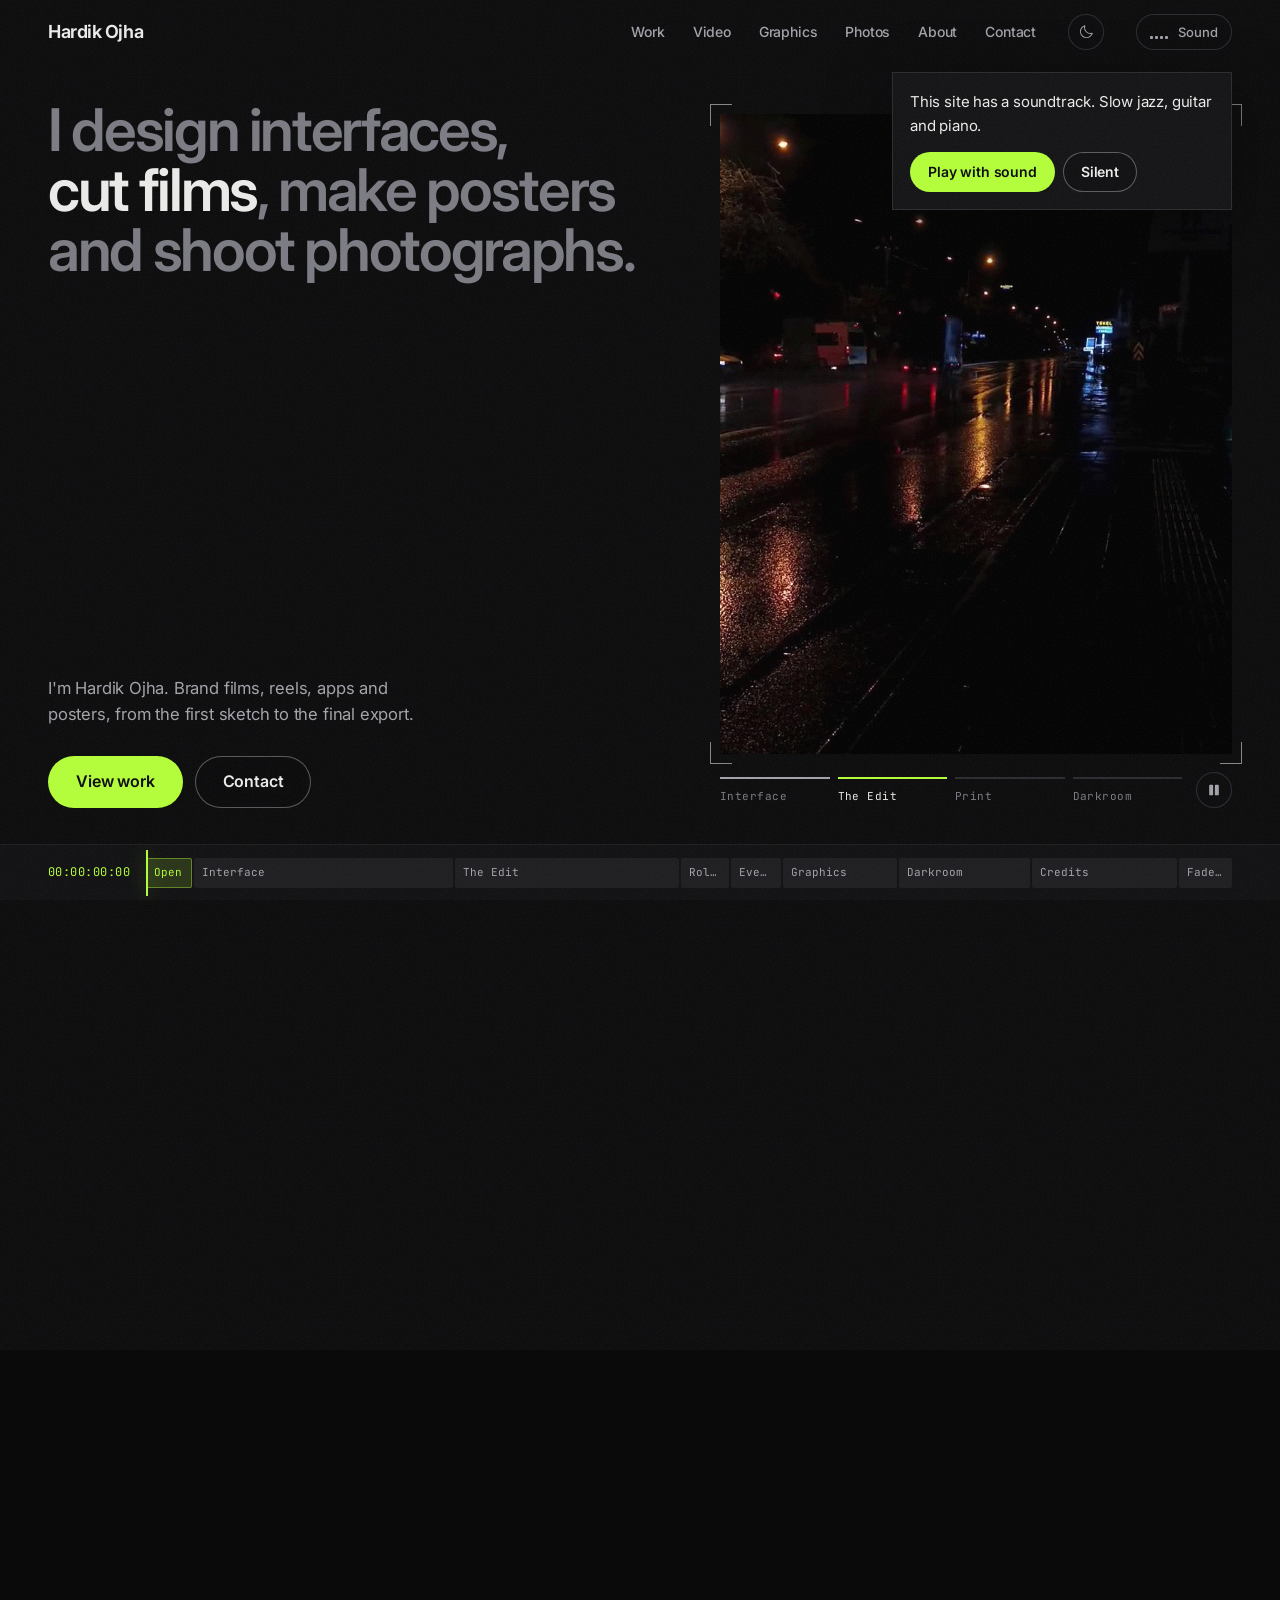
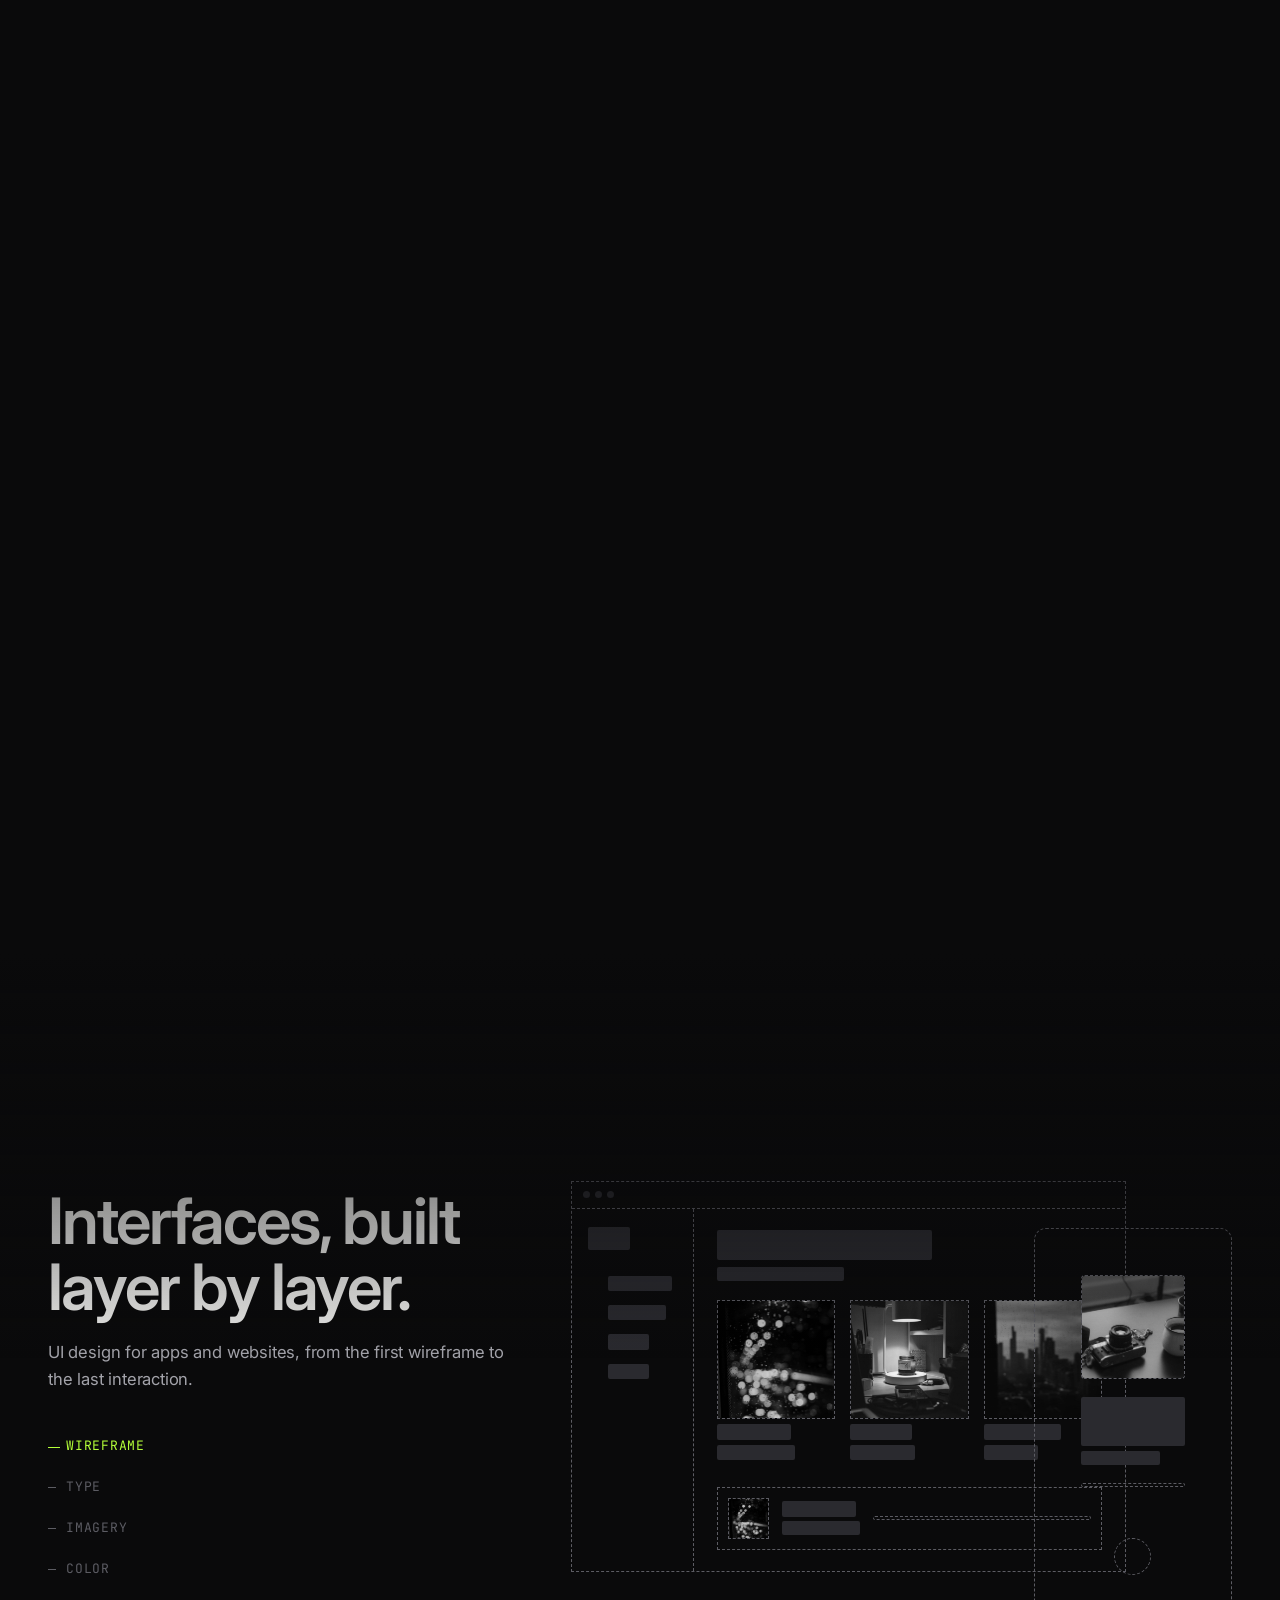
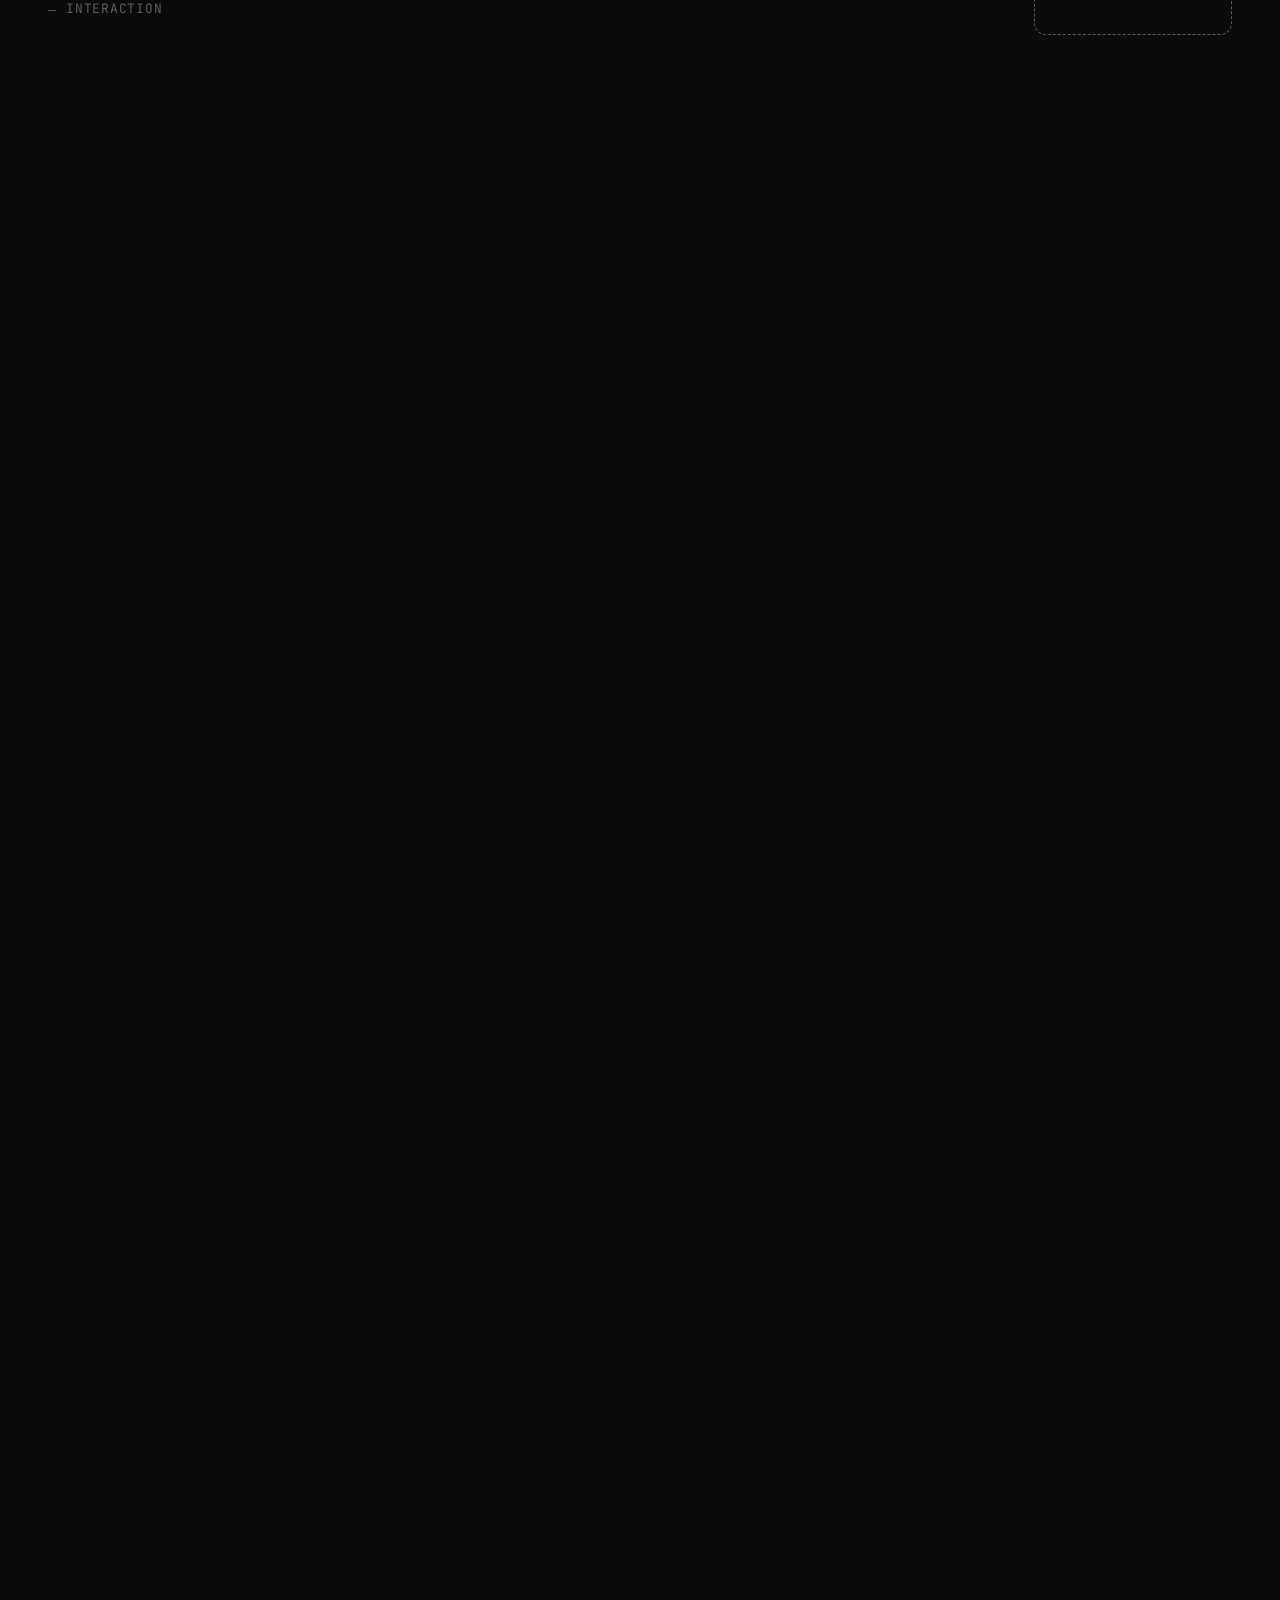
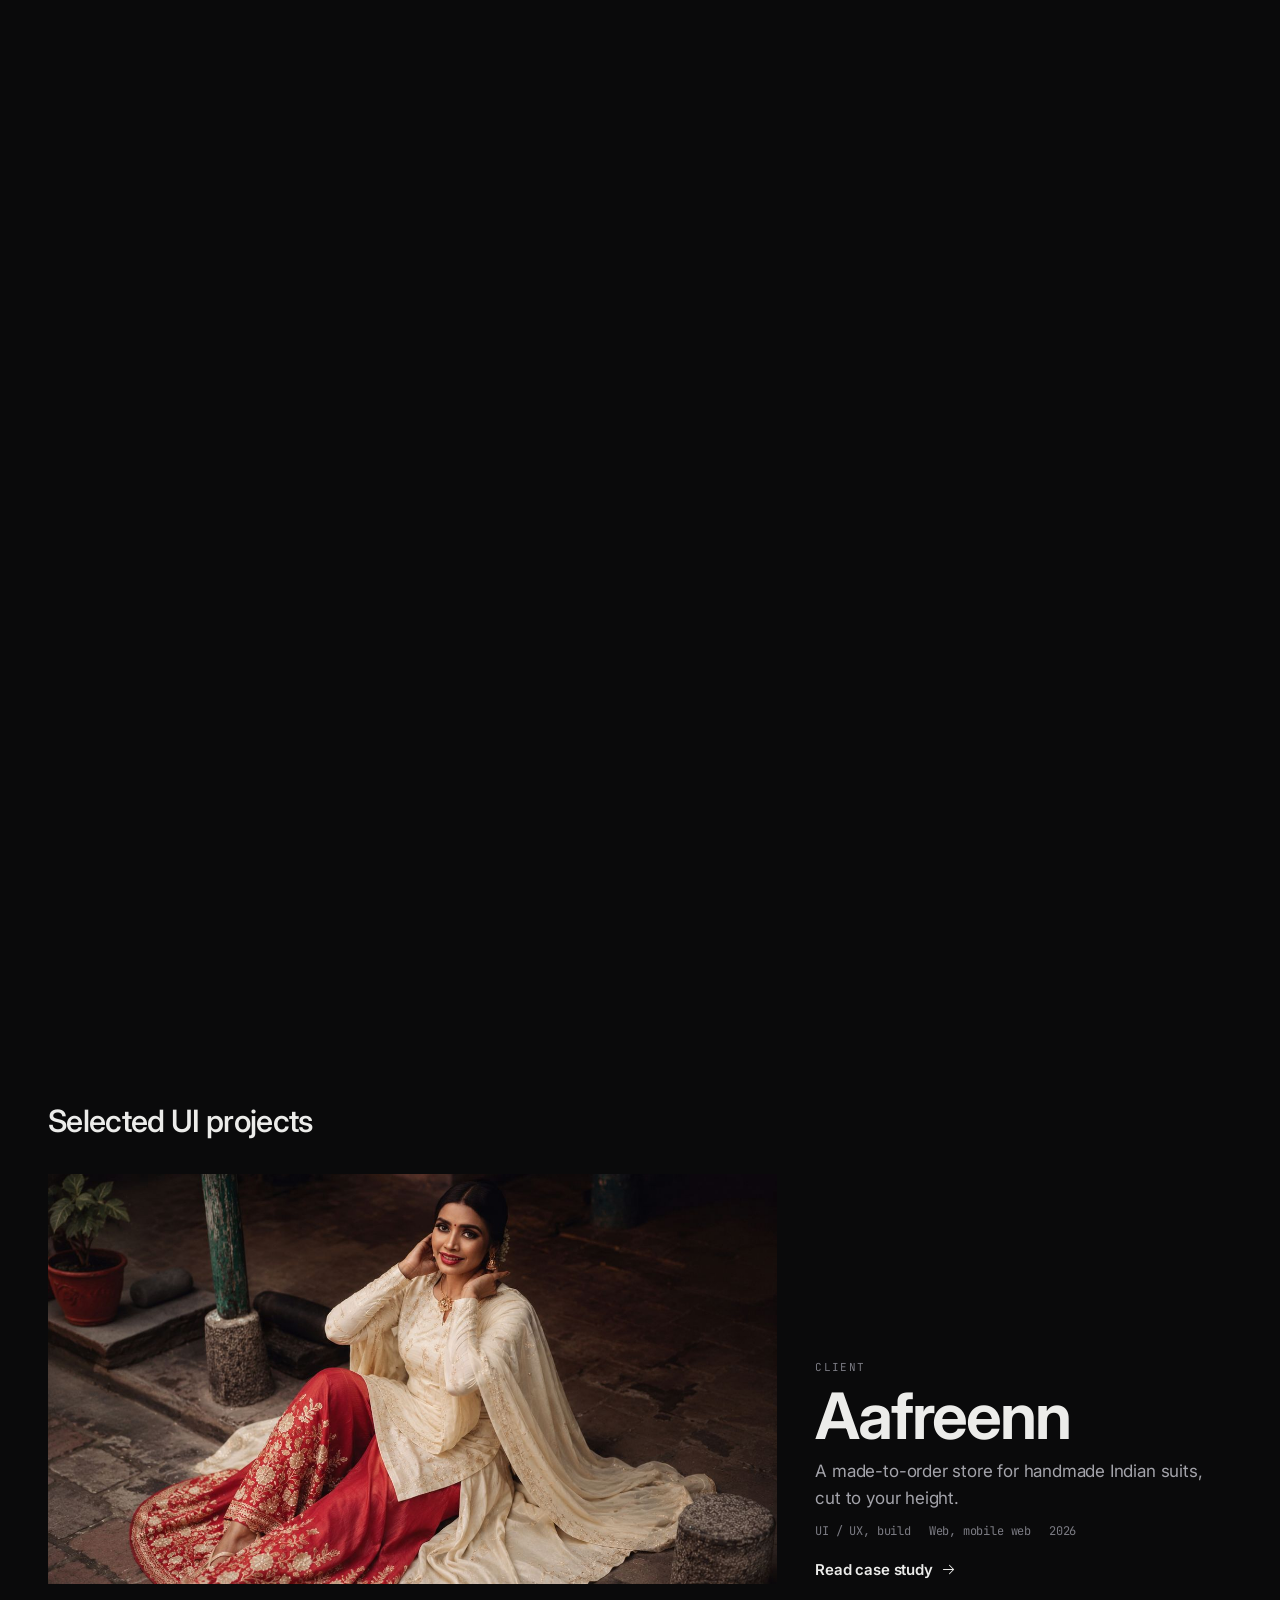
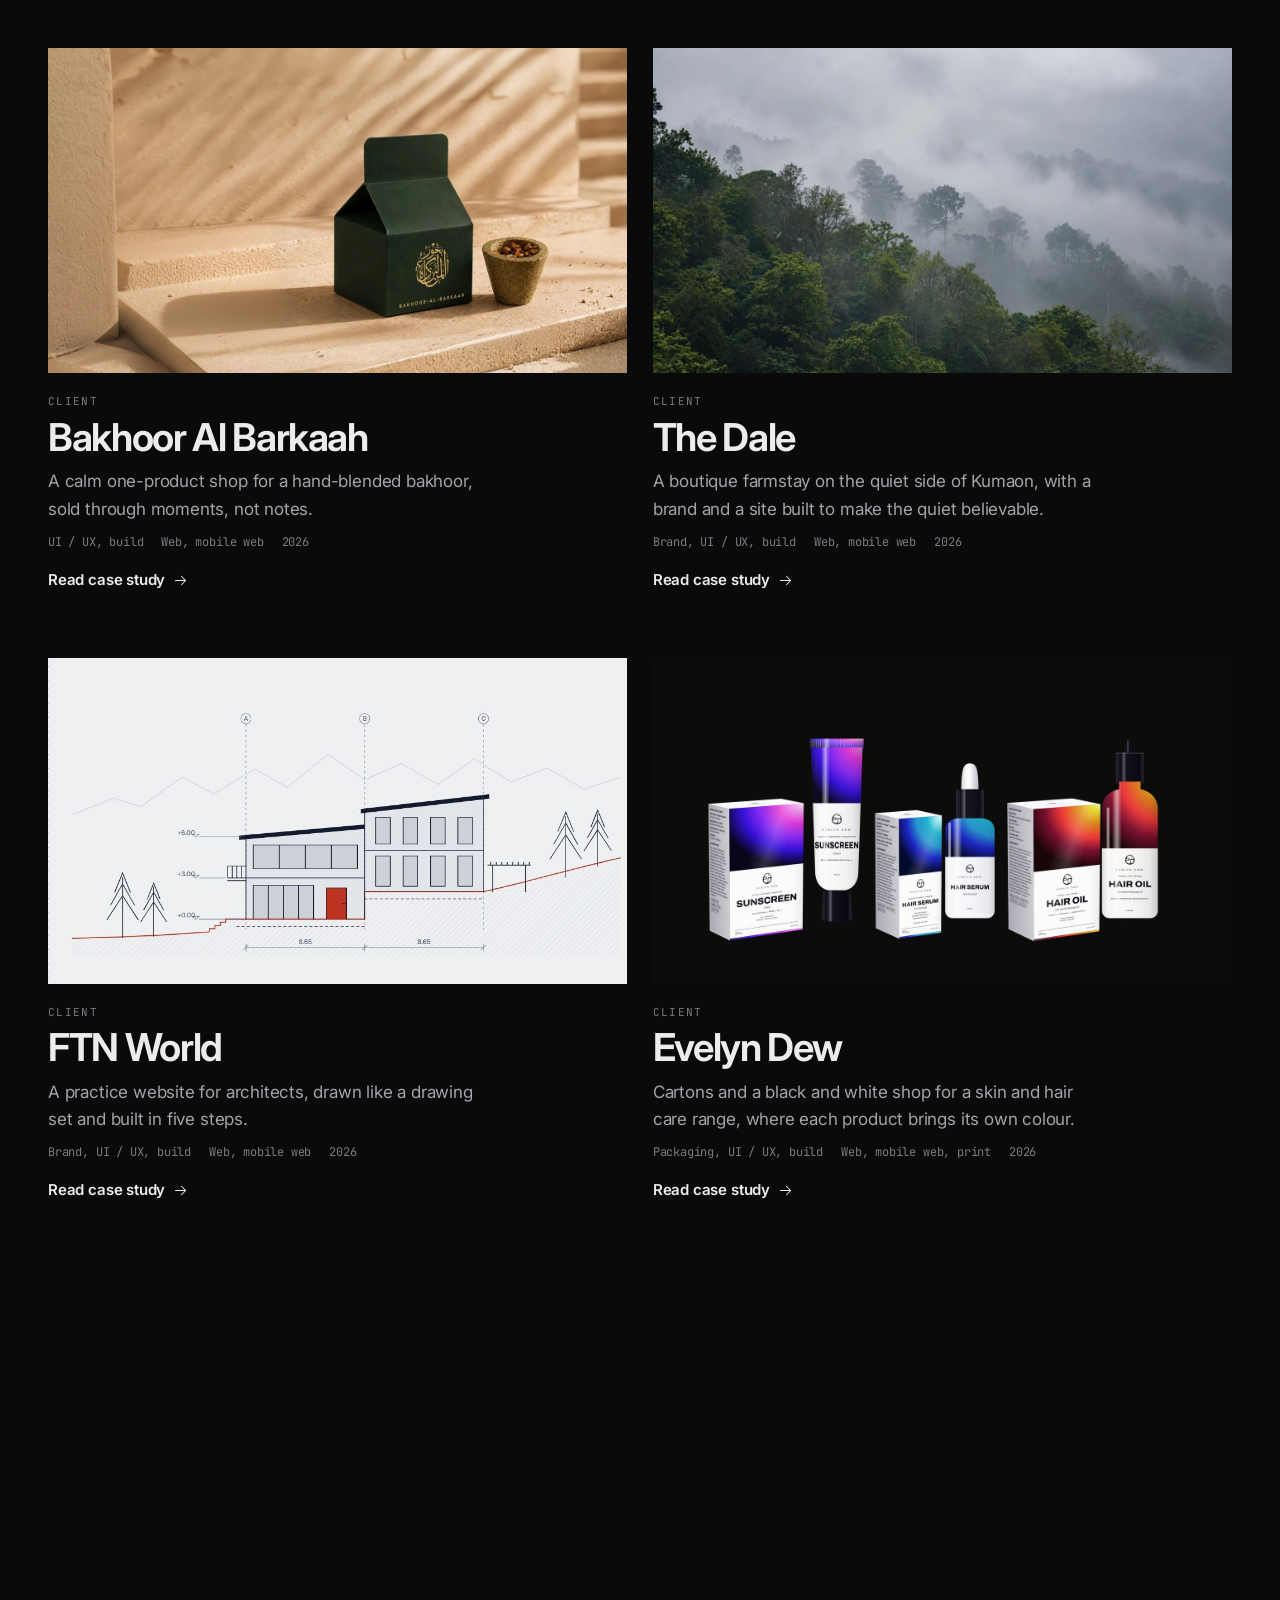
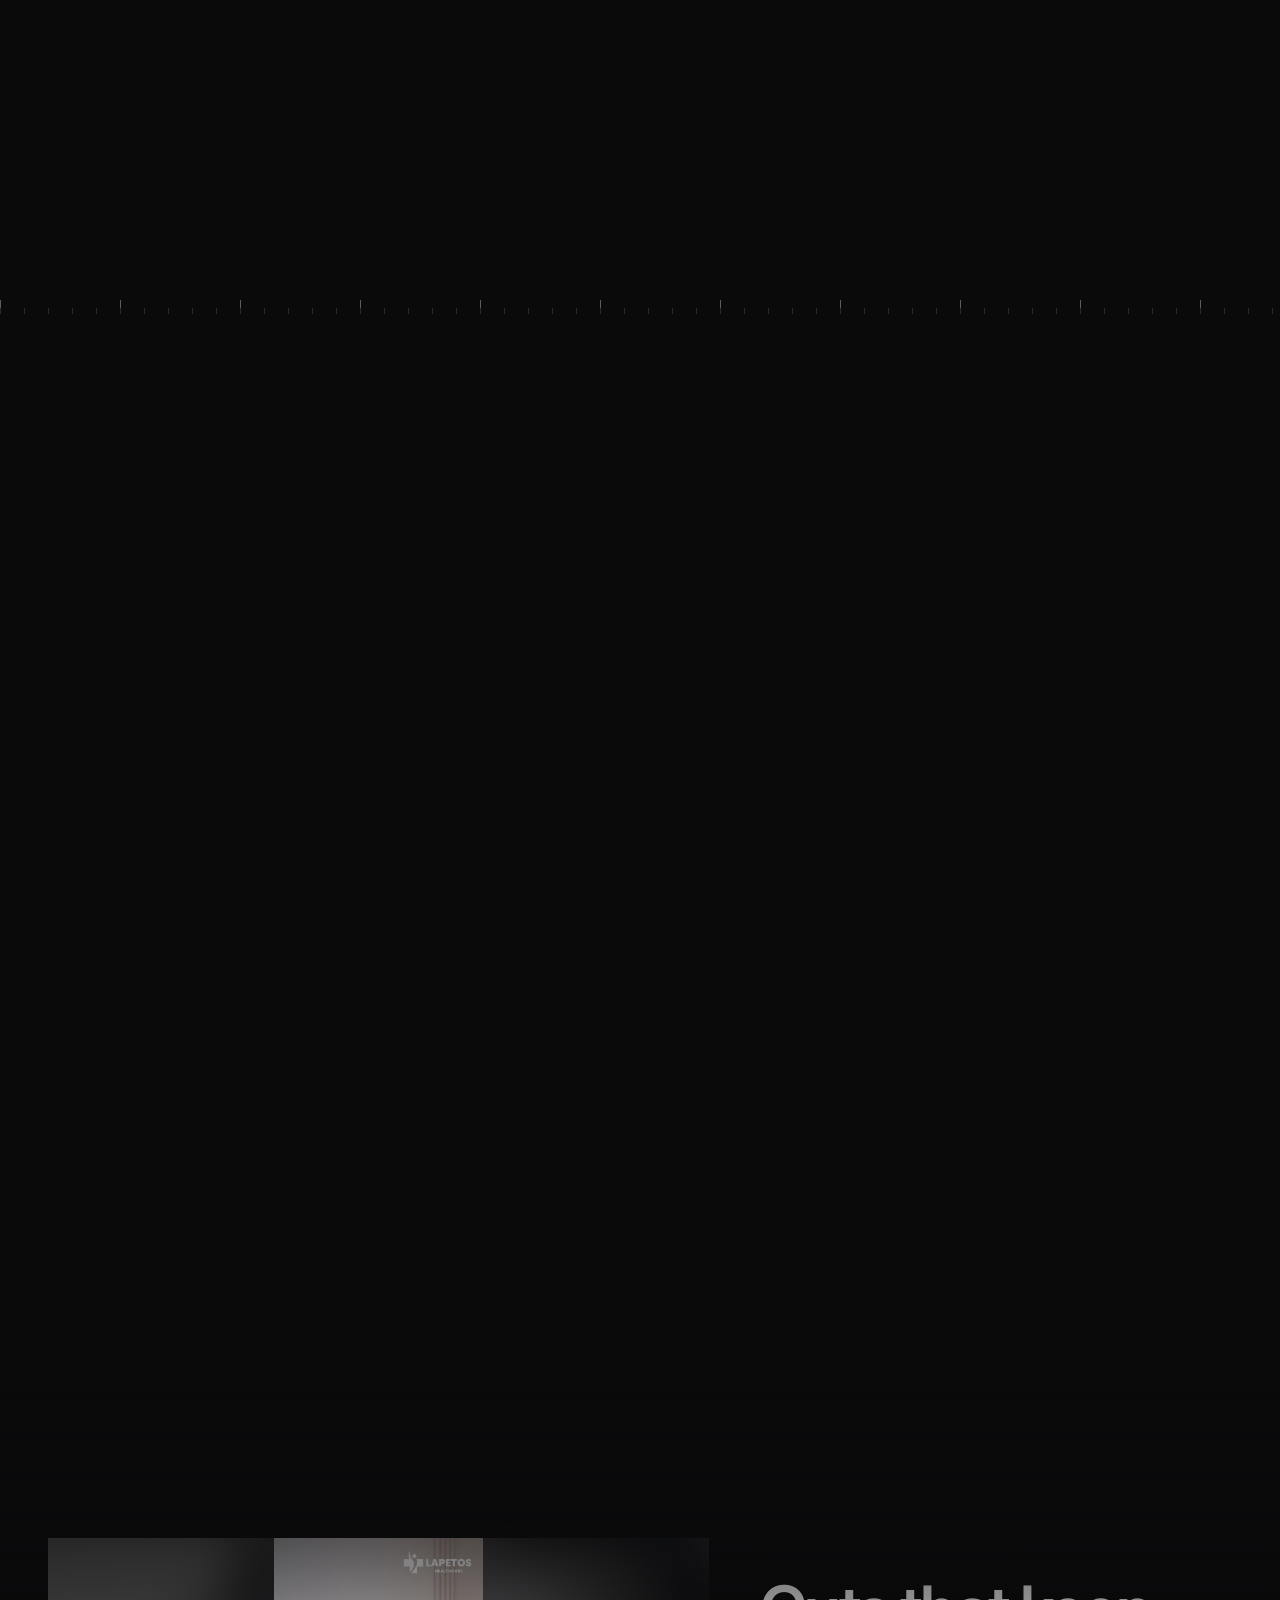
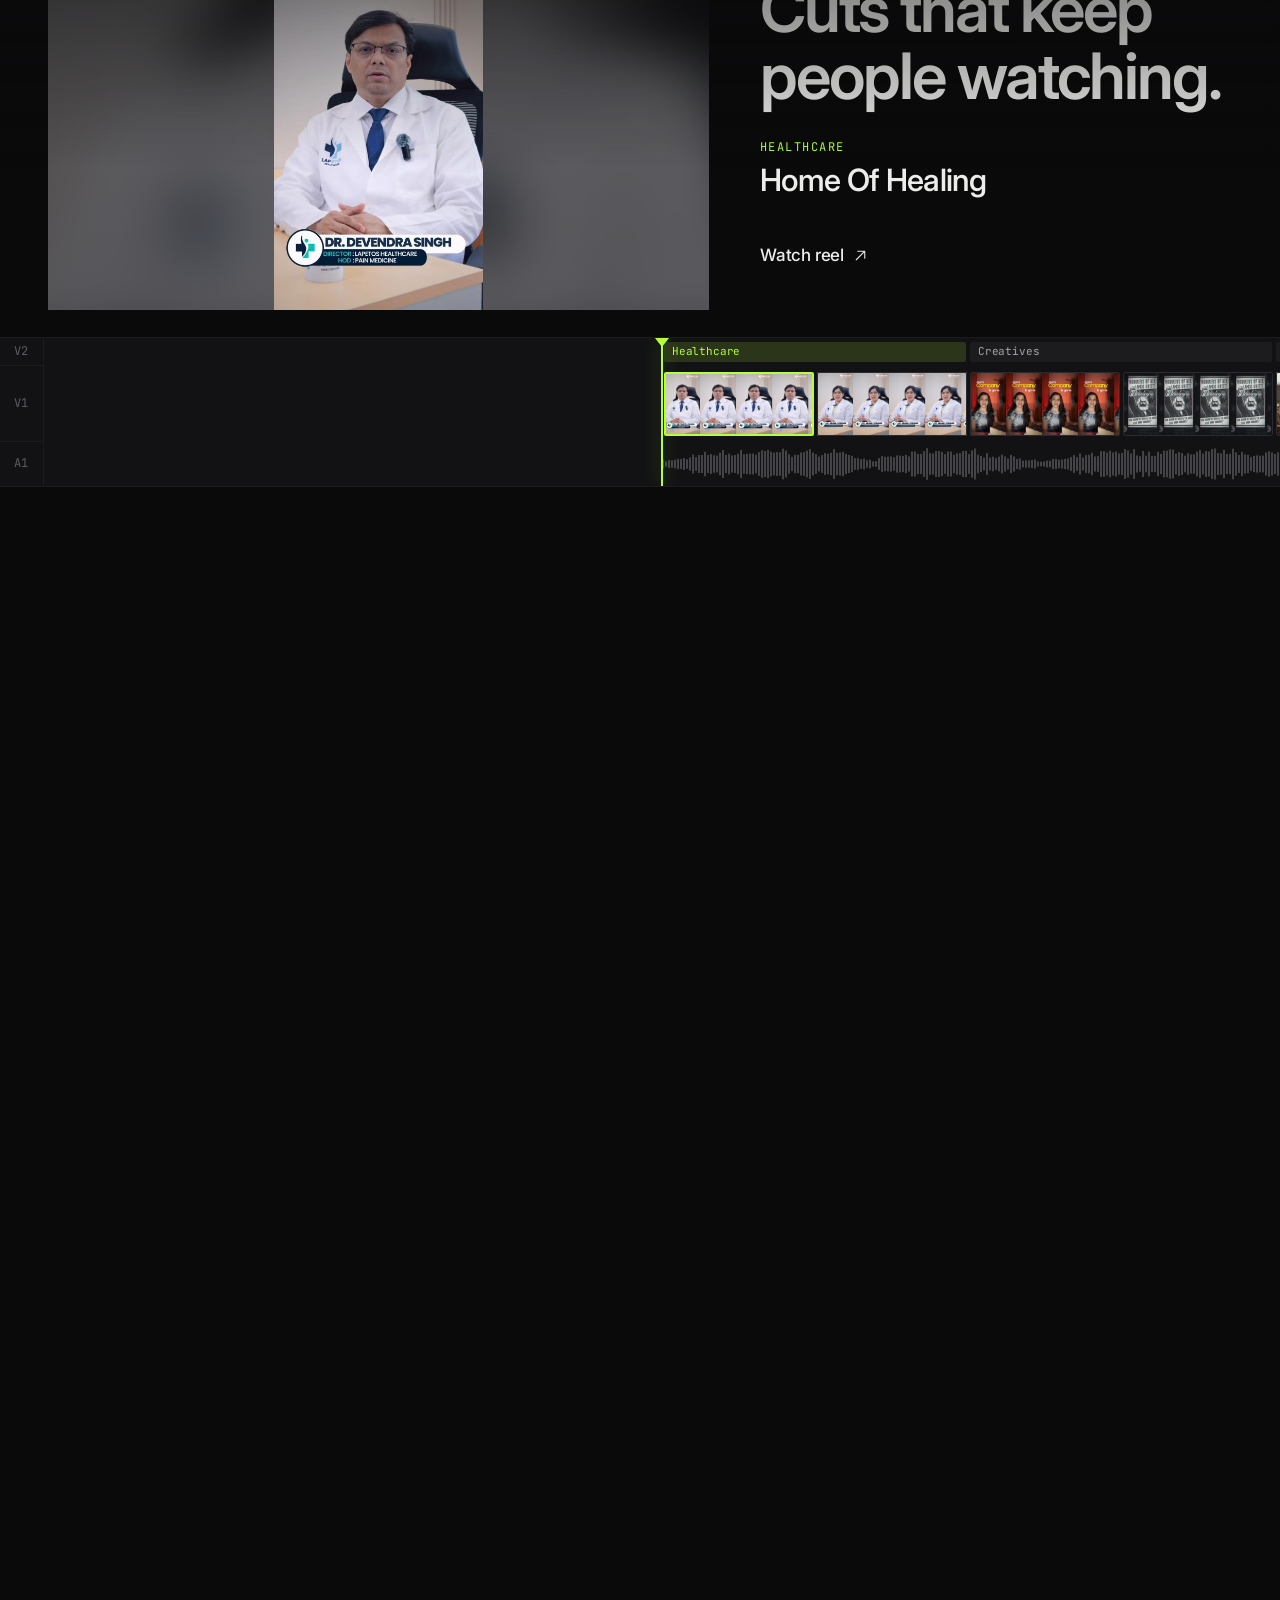
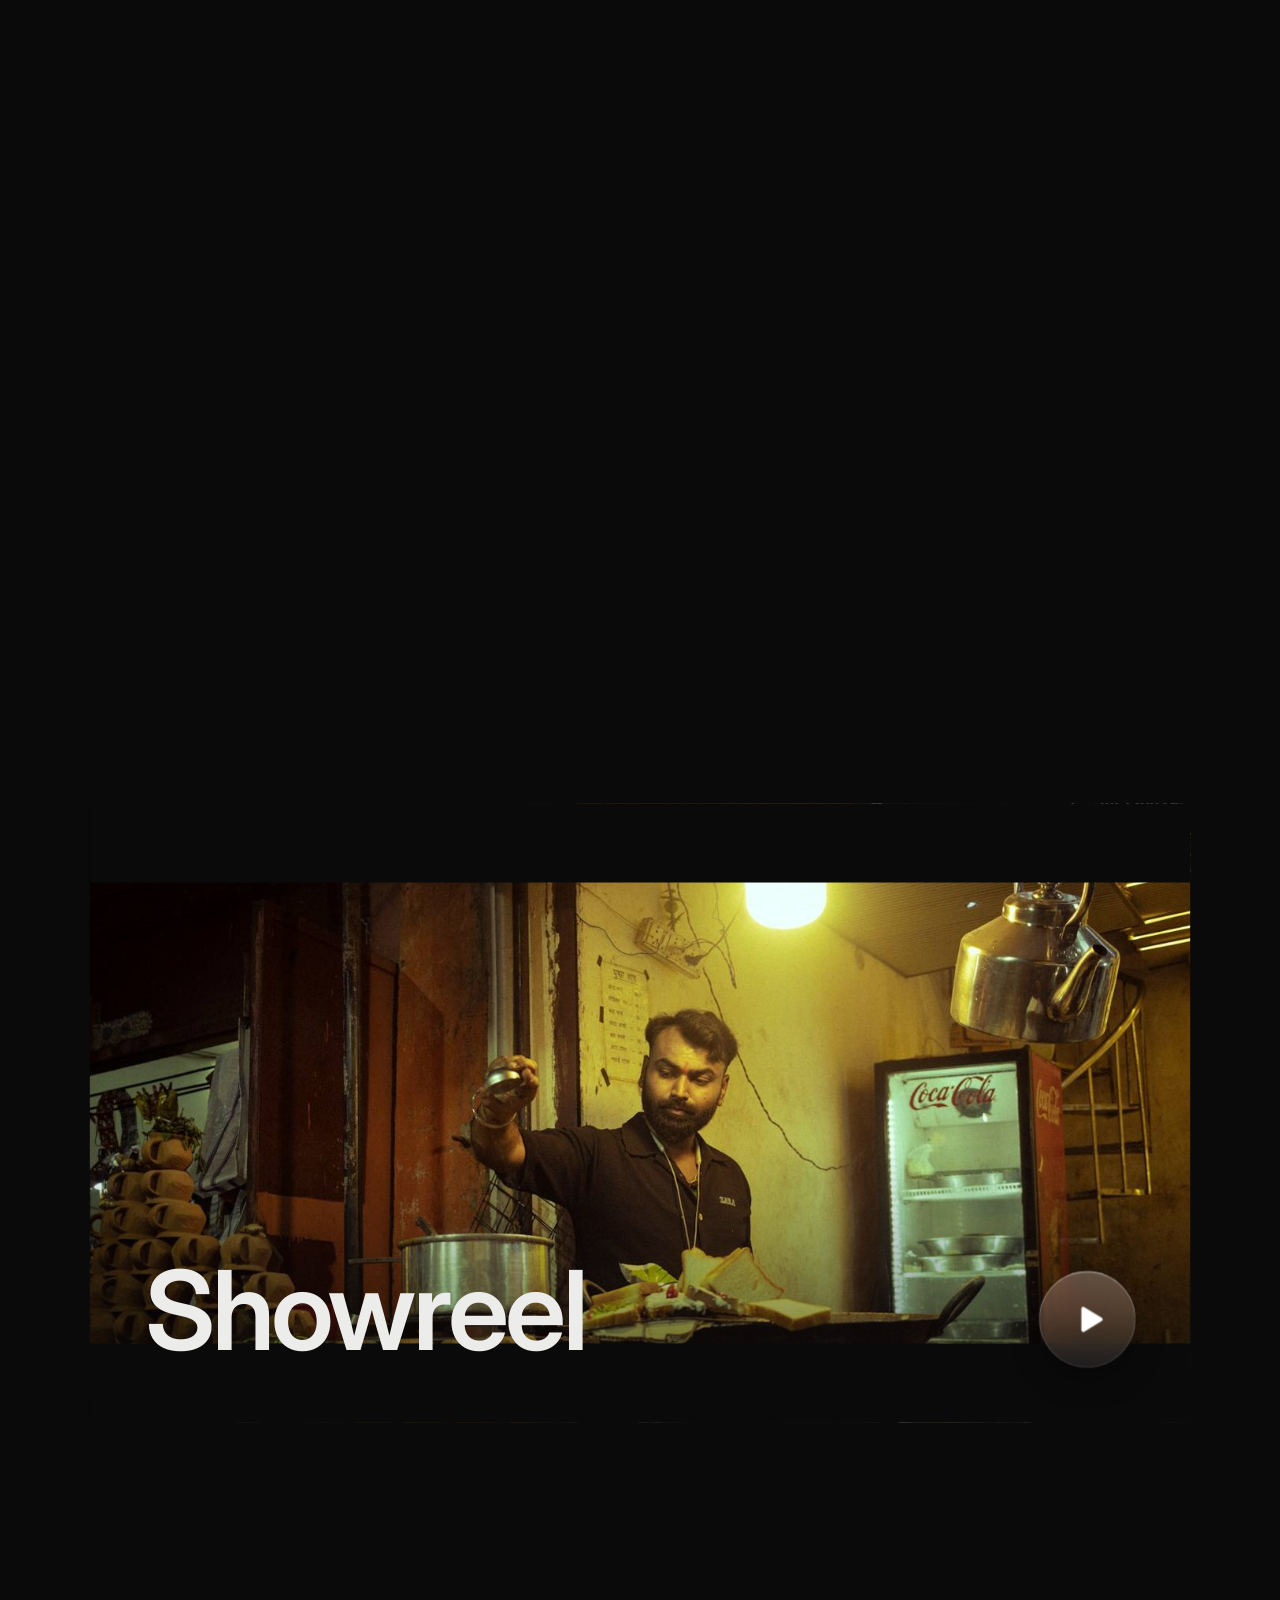
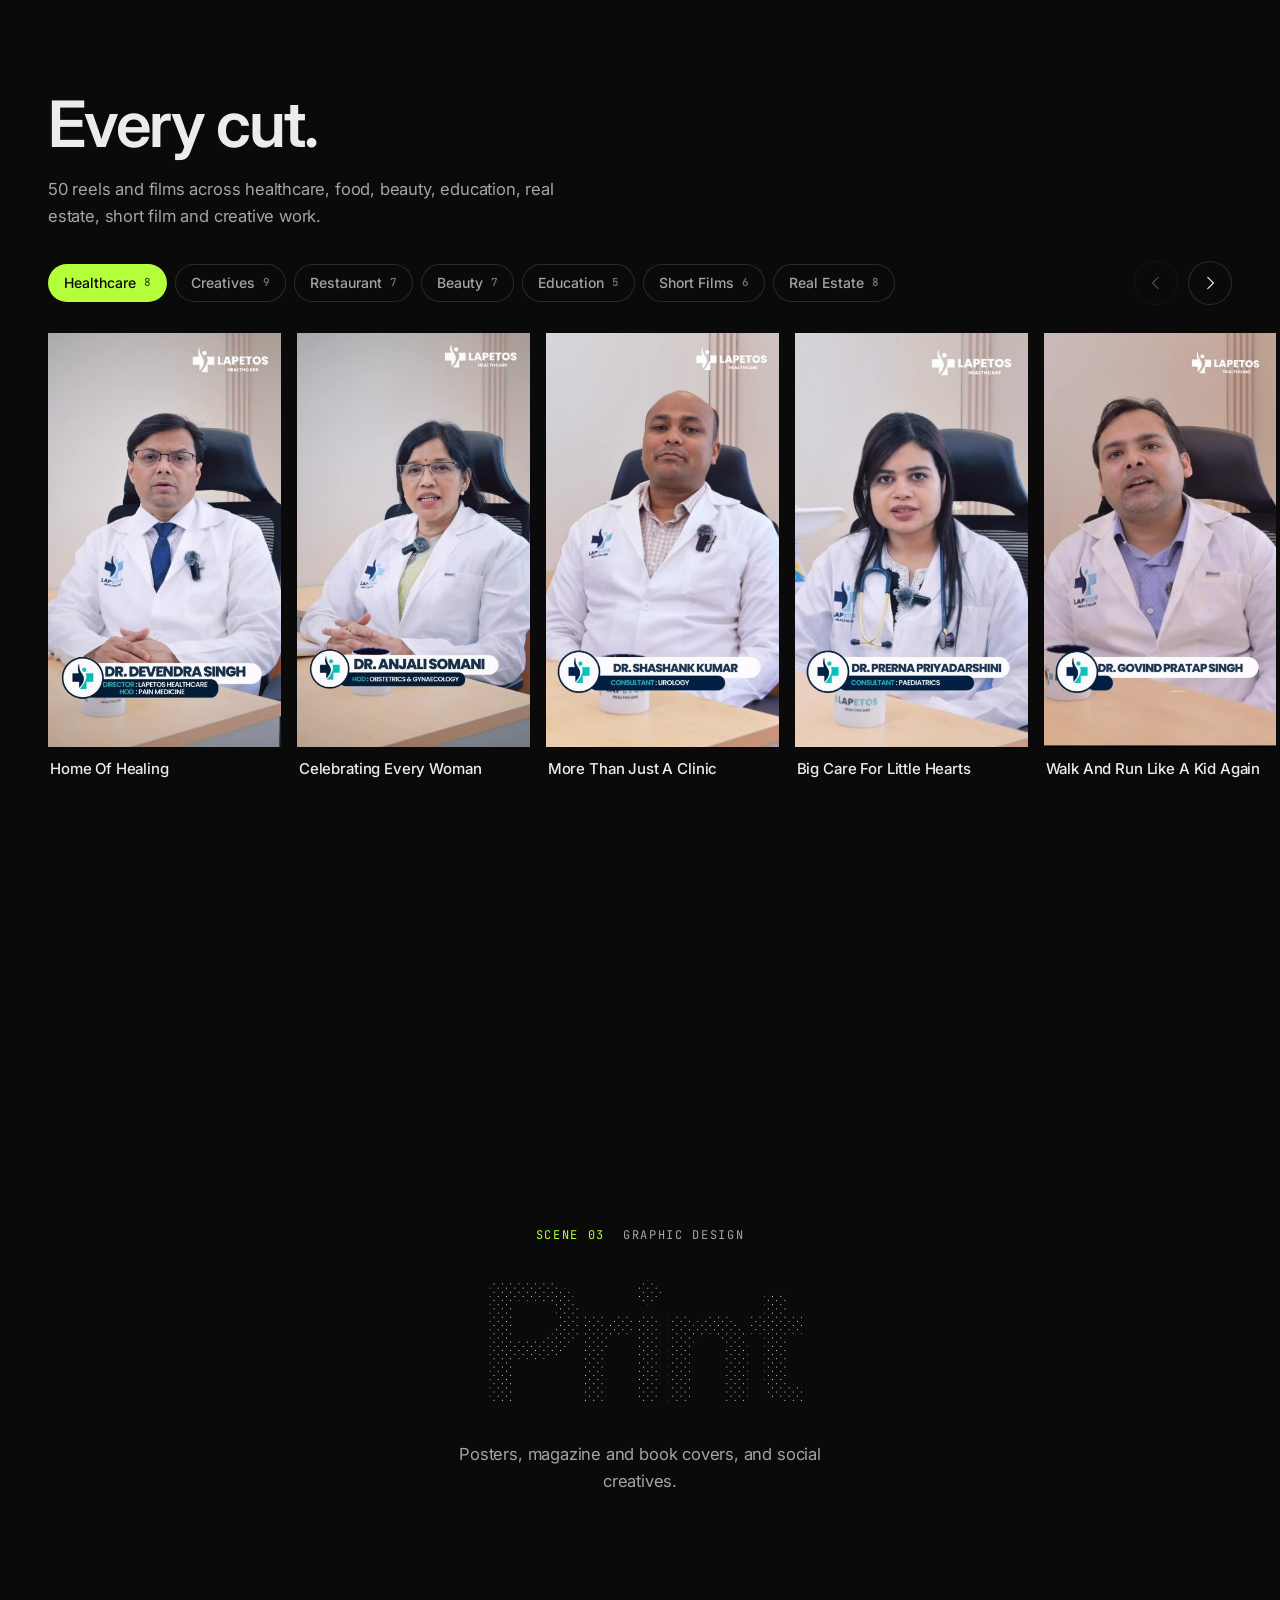
==== commit a610a350: "Redesign: case study pages, restructured css/js, remove demo UI projects Co-Authored-By: Claude Sonn" ====
--- a/index.html
+++ b/index.html
@@ -3,55 +3,400 @@
 <head>
 <meta charset="UTF-8">
 <meta name="viewport" content="width=device-width, initial-scale=1.0">
-<title>Hardik Ojha — Video Editor</title>
-<meta name="description" content="Hardik Ojha — Video Editing Portfolio. Healthcare, Creatives, Restaurant, Beauty, Education, Short Films, Real Estate.">
-<link rel="preconnect" href="https://fonts.googleapis.com">
-<link rel="preconnect" href="https://fonts.gstatic.com" crossorigin>
-<link href="https://fonts.googleapis.com/css2?family=Inter:wght@400;500;600;700;800&display=swap" rel="stylesheet">
-<link rel="stylesheet" href="style.css">
+<title>Hardik Ojha - UI Designer, Editor, Cinematographer</title>
+<meta name="description" content="Hardik Ojha designs interfaces, edits films and shoots stills. UI design, video editing, cinematography, photography and graphic design.">
+<meta name="theme-color" content="#0a0a0b">
+<meta property="og:title" content="Hardik Ojha">
+<meta property="og:description" content="UI design, video editing, cinematography and photography.">
+<meta property="og:image" content="Assets/site/hero-wide.jpg">
+<link rel="preload" href="fonts/inter-latin-var.woff2" as="font" type="font/woff2" crossorigin>
+<link rel="icon" href="data:image/svg+xml,%3Csvg xmlns=%27http://www.w3.org/2000/svg%27 viewBox=%270 0 32 32%27%3E%3Crect width=%2732%27 height=%2732%27 rx=%276%27 fill=%27%230a0a0b%27/%3E%3Crect x=%277%27 y=%2711%27 width=%2718%27 height=%2710%27 rx=%272%27 fill=%27%232a2a2f%27/%3E%3Crect x=%2715%27 y=%275%27 width=%272.5%27 height=%2722%27 fill=%27%23b4ff39%27/%3E%3C/svg%3E">
+<link rel="stylesheet" href="vendor/lenis.css">
+<link rel="stylesheet" href="css/main.css">
+<script>try{var t=localStorage.getItem('ho-theme');if(t)document.documentElement.dataset.theme=t}catch(e){}</script>
+
 </head>
-<body>
-
-<header class="site-header">
-  <div class="wrap header-inner">
-    <a class="logo" href="index.html">HARDIK OJHA</a>
-    <button class="nav-toggle" id="navToggle" aria-label="Toggle menu" aria-expanded="false">
-      <span></span><span></span><span></span>
-    </button>
-    <nav class="site-nav" id="siteNav"></nav>
+<body class="is-loading">
+
+<a class="skip-link" href="#main">Skip to content</a>
+<div class="grain" aria-hidden="true"></div>
+
+<!-- Slate: plays once per session, skipped for reduced motion -->
+<div class="slate" id="slate" aria-hidden="true">
+  <div class="clapper">
+    <div class="clapper-stick"></div>
+    <div class="clapper-board">
+      <div class="clapper-row clapper-row--wide"><span>Production</span><strong>Hardik Ojha</strong></div>
+      <div class="clapper-row"><span>Roll</span><strong>Portfolio</strong></div>
+      <div class="clapper-row"><span>Take</span><strong>01</strong></div>
+      <div class="clapper-row clapper-row--wide"><span>Date</span><strong id="slateDate"></strong></div>
+    </div>
   </div>
+</div>
+
+<header class="topbar">
+  <a class="logo" href="#open" translate="no">Hardik Ojha</a>
+  <nav class="topnav" aria-label="Primary">
+    <a href="#interface">Work</a>
+    <a href="#edit">Video</a>
+    <a href="#graphics">Graphics</a>
+    <a href="#darkroom">Photos</a>
+    <a href="#credits">About</a>
+    <a href="#contact">Contact</a>
+  </nav>
+  <button class="theme-btn" id="themeBtn" type="button" aria-label="Switch to light mode"><span class="ic ic-moon" data-icon="moon"></span><span class="ic ic-sun" data-icon="sun"></span></button>
+  <button class="music-btn" id="musicBtn" type="button" aria-pressed="false" aria-label="Music off" hidden>
+    <span class="music-bars" aria-hidden="true"><i></i><i></i><i></i><i></i></span>
+    <span class="music-label">Sound</span>
+  </button>
 </header>
 
-<main>
-  <section class="hero wrap">
-    <p class="eyebrow"><span class="eyebrow-roll"><span class="eyebrow-text" id="eyebrowText">Video Editor</span></span></p>
-    <h1>HARDIK<br>OJHA</h1>
-    <p class="about">
-      I like making things look good, sound good and, most importantly, feel right. I work
-      across video, photography, cinematography and graphic design, creating everything from
-      brand videos and campaigns to event films and the occasional weird idea.
-    </p>
-    <div class="hero-stats" id="heroStats"></div>
-  </section>
-
-  <div id="categories"></div>
-
-  <section class="contact wrap" id="contact">
-    <p class="eyebrow">Get in touch</p>
-    <h2>Let's work<br>together.</h2>
-    <a class="contact-email" href="mailto:ojhah10@gmail.com">ojhah10@gmail.com</a>
+<main id="main">
+
+  <!-- Cold open -->
+  <section class="hero" id="open" data-scene="Open">
+    <div class="hero-copy">
+      <h1 class="hero-title">I <a class="cue is-on" href="#interface" data-cue="0">design interfaces</a>, <a class="cue" href="#edit" data-cue="1">cut films</a>, <a class="cue" href="#graphics" data-cue="2">make posters</a> and <a class="cue" href="#darkroom" data-cue="3">shoot photographs</a>.</h1>
+      <div class="hero-foot">
+        <p class="hero-sub">I'm <span translate="no">Hardik Ojha</span>. Brand films, reels, apps and posters, from the first sketch to the final export.</p>
+        <div class="hero-ctas">
+          <a class="btn btn--neon" href="#interface">View work</a>
+          <a class="btn btn--ghost" href="#contact">Contact</a>
+        </div>
+      </div>
+    </div>
+
+    <!-- Hero reel, a program monitor: one frame per discipline, in page order. Each frame's data-cue matches a phrase in the h1. -->
+    <div class="hero-reel" id="heroReel">
+      <div class="hero-reel-view">
+        <i class="vf-corner vf-tl"></i><i class="vf-corner vf-tr"></i><i class="vf-corner vf-bl"></i><i class="vf-corner vf-br"></i>
+        <div class="hero-reel-frame" aria-hidden="true">
+          <!-- REPLACE: a real UI shot (4:5). This one is rendered from the concept app in the Interface section. -->
+          <div class="reel-frame is-on" data-cue="0"><img src="Assets/site/hero-ui.jpg" alt="" width="1080" height="1350"></div>
+          <!-- REPLACE: a vertical cut of your own reel (stock from Pexels) -->
+          <div class="reel-frame" data-cue="1"><video id="heroVideo" muted loop playsinline preload="none" poster="Assets/site/hero-tall.jpg"></video></div>
+          <div class="reel-frame" data-cue="2"><img src="Assets/Graphics/Creatives/Delusion.jpg" alt="" width="1080" height="1350" loading="lazy"></div>
+          <!-- REPLACE: one of your own photographs (stock from Unsplash) -->
+          <div class="reel-frame" data-cue="3"><img src="Assets/photo/02-portrait.jpg" alt="" loading="lazy"></div>
+          <i class="vf-focus"></i>
+        </div>
+      </div>
+      <div class="hero-reel-bar" role="group" aria-label="Reel controls">
+        <button class="seg is-on" type="button" data-cue="0" aria-current="true"><span class="seg-track"><i></i></span>Interface</button>
+        <button class="seg" type="button" data-cue="1"><span class="seg-track"><i></i></span>The Edit</button>
+        <button class="seg" type="button" data-cue="2"><span class="seg-track"><i></i></span>Print</button>
+        <button class="seg" type="button" data-cue="3"><span class="seg-track"><i></i></span>Darkroom</button>
+        <button class="hero-reel-pause" id="heroReelPause" type="button" aria-label="Pause the reel">
+          <span class="ic ic-pause" data-icon="pause-fill"></span><span class="ic ic-play" data-icon="play-fill"></span>
+        </button>
+      </div>
+    </div>
+  </section>
+
+  <!-- 01 UI design -->
+  <section class="interface" id="interface" data-scene="Interface">
+    <div class="chapter" data-motif="grid" aria-hidden="true">
+      <div class="chapter-frame">
+        <i class="motif motif--grid"><i style="--i:0"></i><i style="--i:1"></i><i style="--i:2"></i><i style="--i:3"></i><i style="--i:4"></i><i style="--i:5"></i><i style="--i:6"></i><i style="--i:7"></i><i style="--i:8"></i><i style="--i:9"></i><i style="--i:10"></i><i style="--i:11"></i><i style="--i:12"></i></i>
+        <div class="chapter-copy">
+          <p class="chapter-kicker"><span>Scene 01</span><span>UI / UX</span></p>
+          <p class="chapter-title">Interface</p>
+          <p class="chapter-sub">Apps and websites, from the first wireframe to the last interaction.</p>
+        </div>
+      </div>
+    </div>
+
+    <div class="interface-pin">
+      <div class="interface-copy">
+        <h2 class="h2">Interfaces, built layer by layer.</h2>
+        <p class="lede">UI design for apps and websites, from the first wireframe to the last interaction.</p>
+        <ol class="stages" id="stageList">
+          <li class="is-active">Wireframe</li>
+          <li>Type</li>
+          <li>Imagery</li>
+          <li>Color</li>
+          <li>Interaction</li>
+        </ol>
+      </div>
+
+      <div class="stage" id="uiStage" aria-label="A music app interface assembling from wireframe to finished design" role="img">
+        <div class="dev-desktop b">
+          <div class="dt-bar b"><i></i><i></i><i></i></div>
+          <div class="dt-body">
+            <aside class="dt-side b">
+              <span class="t t-logo">Tape</span>
+              <span class="dt-nav"><span class="ic" data-icon="house"></span><span class="t">Listen now</span></span>
+              <span class="dt-nav is-on"><span class="ic" data-icon="moon"></span><span class="t">Late night</span></span>
+              <span class="dt-nav"><span class="ic" data-icon="books"></span><span class="t">Library</span></span>
+              <span class="dt-nav"><span class="ic" data-icon="magnifying-glass"></span><span class="t">Search</span></span>
+            </aside>
+            <div class="dt-main">
+              <span class="t t-h">Late night sessions</span>
+              <span class="t t-s">Slow jazz for long edits</span>
+              <div class="dt-grid">
+                <figure class="dt-card"><span class="img b"><img src="Assets/photo/04-city-bokeh.jpg" alt=""></span><span class="t">Velvet hours</span><span class="t t-s">Tape Sessions</span></figure>
+                <figure class="dt-card"><span class="img b"><img src="Assets/photo/08-desk-lamp.jpg" alt=""></span><span class="t">Desk lamp</span><span class="t t-s">Quiet Room</span></figure>
+                <figure class="dt-card"><span class="img b"><img src="Assets/photo/10-window-city.jpg" alt=""></span><span class="t">Window seat</span><span class="t t-s">Blue Hour</span></figure>
+              </div>
+              <div class="dt-player b">
+                <span class="img img--sm b"><img src="Assets/photo/04-city-bokeh.jpg" alt=""></span>
+                <span class="dt-player-meta"><span class="t">Velvet hours</span><span class="t t-s">Tape Sessions</span></span>
+                <span class="bar b"><i class="accent"></i></span>
+              </div>
+            </div>
+          </div>
+        </div>
+
+        <div class="dev-phone b">
+          <span class="img img--art b"><img src="Assets/photo/03-desk-camera.jpg" alt=""></span>
+          <span class="ph-meta">
+            <span class="t t-h">Velvet hours</span>
+            <span class="t t-s">Tape Sessions</span>
+          </span>
+          <span class="bar b"><i class="accent"></i></span>
+          <span class="ph-controls">
+            <span class="ic" data-icon="skip-back-fill"></span>
+            <span class="ph-play accent b"><span class="ic ic-play" data-icon="play-fill"></span><span class="ic ic-pause" data-icon="pause-fill"></span></span>
+            <span class="ic" data-icon="skip-forward-fill"></span>
+          </span>
+          <span class="eq" aria-hidden="true"><i></i><i></i><i></i><i></i><i></i></span>
+        </div>
+
+        <span class="ui-cursor ic" data-icon="cursor-fill" aria-hidden="true"></span>
+      </div>
+    </div>
+
+    <div class="cases wrap">
+      <h3 class="h3">Selected UI projects</h3>
+      <div class="cases-grid" id="cases"></div>
+    </div>
+  </section>
+
+  <!-- 02 Editing -->
+  <section class="edit" id="edit" data-scene="The Edit">
+    <div class="chapter" data-motif="splice" aria-hidden="true">
+      <div class="chapter-frame">
+        <i class="motif motif--splice"><i class="splice-ruler"></i><i class="splice-head"></i></i>
+        <div class="chapter-copy">
+          <p class="chapter-kicker"><span>Scene 02</span><span>Editing</span></p>
+          <p class="chapter-title">The Edit</p>
+          <p class="chapter-sub">Brand films, reels and short films, cut to keep people watching.</p>
+        </div>
+      </div>
+    </div>
+
+    <div class="edit-pin">
+      <div class="edit-top wrap">
+        <div class="monitor" id="monitor">
+          <div class="monitor-bg" id="monitorBg"></div>
+          <img class="monitor-img" id="monitorImg" alt="">
+        </div>
+        <div class="edit-info">
+          <h2 class="h2">Cuts that keep people watching.</h2>
+          <div class="clip-info" aria-live="polite">
+            <p class="clip-cat mono" id="clipCat"></p>
+            <p class="clip-title" id="clipTitle"></p>
+            <a class="link-arrow" id="clipLink" href="#" target="_blank" rel="noopener noreferrer">Watch reel <span class="ic" data-icon="arrow-up-right"></span></a>
+          </div>
+        </div>
+      </div>
+
+      <div class="tl" id="timeline">
+        <div class="tl-labels mono" aria-hidden="true"><span>V2</span><span>V1</span><span>A1</span></div>
+        <div class="tl-viewport">
+          <div class="tl-strip" id="tlStrip">
+            <canvas class="tl-wave" id="tlWave" aria-hidden="true"></canvas>
+          </div>
+          <div class="tl-playhead" aria-hidden="true"></div>
+        </div>
+      </div>
+    </div>
+  </section>
+
+  <!-- Videography -->
+  <section class="rolling" id="rolling" data-scene="Rolling">
+    <div class="reel" id="reel">
+      <video id="reelVideo" playsinline preload="none"></video>
+      <i class="letterbox letterbox--top" aria-hidden="true"></i>
+      <i class="letterbox letterbox--bottom" aria-hidden="true"></i>
+      <div class="reel-overlay" id="reelOverlay">
+        <h2 class="h2 reel-title">Showreel</h2>
+        <button class="play-btn glass" id="reelPlay" type="button" aria-label="Play showreel"><span class="ic" data-icon="play-fill"></span></button>
+      </div>
+    </div>
+  </section>
+
+  <!-- Video work, one category at a time -->
+  <section class="work" id="work" data-scene="Every Cut">
+    <div class="wrap">
+      <h2 class="h2">Every cut.</h2>
+      <p class="lede" id="workLede"></p>
+      <div class="bar-row">
+        <div class="chips" id="chips" role="tablist" aria-label="Video categories" data-lenis-prevent-horizontal></div>
+        <div class="rail-nav">
+          <button class="rail-btn" id="railPrev" type="button" aria-label="Scroll back" aria-controls="workRail"><span class="ic" data-icon="caret-left"></span></button>
+          <button class="rail-btn" id="railNext" type="button" aria-label="Scroll forward" aria-controls="workRail"><span class="ic" data-icon="caret-right"></span></button>
+        </div>
+      </div>
+    </div>
+    <div class="rail" id="workRail" role="tabpanel" data-lenis-prevent-horizontal></div>
+  </section>
+
+  <!-- 03 Graphics -->
+  <section class="gfx" id="graphics" data-scene="Graphics">
+    <div class="chapter" data-motif="halftone" aria-hidden="true">
+      <div class="chapter-frame">
+        <div class="chapter-copy">
+          <p class="chapter-kicker"><span>Scene 03</span><span>Graphic design</span></p>
+          <p class="chapter-title">Print</p>
+          <p class="chapter-sub">Posters, magazine and book covers, and social creatives.</p>
+        </div>
+      </div>
+    </div>
+
+    <!-- Spotlight: one piece at a time, its neighbours turned away. Pieces and categories come from graphics-data.js. -->
+    <div class="gfx-body">
+      <div class="wrap">
+        <h2 class="h2">Print and pixels.</h2>
+        <p class="lede">Posters, magazine and book covers, and social creatives.</p>
+        <div class="bar-row">
+          <div class="chips" id="gfxChips" role="group" aria-label="Jump to a category" data-lenis-prevent-horizontal></div>
+          <a class="link-arrow" href="graphics.html">Full gallery <span class="ic" data-icon="arrow-right"></span></a>
+        </div>
+      </div>
+      <div class="flow" id="gfxFlow" aria-roledescription="carousel" aria-label="Graphic design. Use the arrow keys to browse." data-lenis-prevent-horizontal>
+        <div class="flow-glow" aria-hidden="true"><i></i><i></i></div>
+        <div class="flow-track" id="gfxTrack"></div>
+      </div>
+      <div class="flow-foot wrap">
+        <p class="flow-cap" aria-live="polite"><span class="flow-title" id="gfxTitle"></span><span class="mono" id="gfxCat"></span></p>
+        <div class="rail-nav">
+          <button class="rail-btn" id="gfxPrev" type="button" aria-label="Previous piece"><span class="ic" data-icon="caret-left"></span></button>
+          <button class="rail-btn" id="gfxNext" type="button" aria-label="Next piece"><span class="ic" data-icon="caret-right"></span></button>
+        </div>
+      </div>
+    </div>
+  </section>
+
+  <!-- 04 Photography -->
+  <section class="darkroom" id="darkroom" data-scene="Darkroom">
+    <div class="chapter" data-motif="film" aria-hidden="true">
+      <div class="chapter-frame">
+        <i class="motif motif--film"><i class="film-strip film-strip--top"></i><i class="film-strip film-strip--bottom"></i></i>
+        <div class="chapter-copy">
+          <p class="chapter-kicker"><span>Scene 04</span><span>Photography</span></p>
+          <p class="chapter-title">Darkroom</p>
+          <p class="chapter-sub">Street, portrait and night photography.</p>
+        </div>
+      </div>
+    </div>
+
+    <div class="darkroom-body wrap">
+      <h2 class="h2">Stills, developed slowly.</h2>
+      <p class="lede">Street, portrait and night photography. Circled frames are my picks.</p>
+      <div class="sheet" id="sheet"></div>
+    </div>
+    <div class="loupe" id="loupe" aria-hidden="true"></div>
+  </section>
+
+  <!-- 05 About -->
+  <section class="credits" id="credits" data-scene="Credits">
+    <div class="chapter" data-motif="letterbox" aria-hidden="true">
+      <div class="chapter-frame">
+        <i class="motif motif--letterbox"><i></i><i></i></i>
+        <div class="chapter-copy">
+          <p class="chapter-kicker"><span>Scene 05</span><span>About</span></p>
+          <p class="chapter-title">Credits</p>
+          <p class="chapter-sub">The person behind every frame.</p>
+        </div>
+      </div>
+    </div>
+
+    <div class="credits-pin">
+      <figure class="credits-portrait">
+        <!-- REPLACE: your portrait -->
+        <img src="Assets/photo/02-portrait.jpg" alt="Portrait of Hardik Ojha" loading="lazy">
+      </figure>
+      <div class="credits-screen">
+        <div class="credits-roll" id="creditsRoll">
+          <p class="cr-kicker">Directed, designed and edited by</p>
+          <h2 class="cr-name">Hardik Ojha</h2>
+          <p class="cr-bio">I like making things look good, sound good and, most importantly, feel right. These days that means designing interfaces for apps and websites, and still cutting brand films, campaigns, event films and the occasional weird idea.</p>
+
+          <dl class="cr-block">
+            <div><dt>UI and UX design</dt><dd>Hardik Ojha</dd></div>
+            <div><dt>Video editing</dt><dd>Hardik Ojha</dd></div>
+            <div><dt>Cinematography</dt><dd>Hardik Ojha</dd></div>
+            <div><dt>Photography</dt><dd>Hardik Ojha</dd></div>
+            <div><dt>Graphic design</dt><dd>Hardik Ojha</dd></div>
+          </dl>
+
+          <dl class="cr-block">
+            <div><dt>Design tools</dt><dd>Figma, Framer, Adobe XD</dd></div>
+            <div><dt>Edit suite</dt><dd>Premiere Pro, After Effects, DaVinci Resolve</dd></div>
+            <div><dt>Stills</dt><dd>Lightroom, Photoshop, Illustrator</dd></div>
+          </dl>
+
+          <dl class="cr-block">
+            <div><dt>Worked with</dt><dd>Clinics, cafes, salons, schools, real estate and independent film</dd></div>
+          </dl>
+
+          <dl class="cr-block cr-block--small">
+            <div><dt>Music</dt><dd>Mellow Smooth Jazz by Denis-Pavlov-Music, via Pixabay</dd></div>
+            <div><dt>Placeholder footage</dt><dd>Pexels and Unsplash</dd></div>
+          </dl>
+        </div>
+      </div>
+    </div>
+  </section>
+
+  <!-- Contact -->
+  <section class="contact" id="contact" data-scene="Fade Out">
+    <div class="contact-inner wrap">
+      <h2 class="contact-title">Let's work together.</h2>
+      <div class="contact-mail">
+        <a class="mail-link" id="mailLink" href="mailto:ojhah10@gmail.com">ojhah10@gmail.com</a>
+        <button class="copy-btn" id="copyBtn" type="button" aria-label="Copy email address">
+          <span class="ic" data-icon="copy"></span><span class="copy-label" aria-live="polite">Copy</span>
+        </button>
+      </div>
+      <ul class="socials" id="socials"></ul>
+    </div>
   </section>
 </main>
 
-<footer class="site-footer">
-  <div class="wrap footer-inner">
-    <span>&copy; <span id="year"></span> Hardik Ojha</span>
-    <a href="mailto:ojhah10@gmail.com">ojhah10@gmail.com</a>
+<footer class="footer wrap">
+  <span>&copy; <span id="year"></span> Hardik Ojha</span>
+  <a href="#open" class="link-arrow">Back to top <span class="ic" data-icon="arrow-up"></span></a>
+</footer>
+
+<!-- Timeline dock: the main navigation -->
+<nav class="dock" id="dock" aria-label="Scenes">
+  <span class="dock-tc mono" id="timecode" aria-hidden="true">00:00:00:00</span>
+  <div class="dock-track" id="dockTrack">
+    <i class="dock-head" id="dockHead" aria-hidden="true"></i>
   </div>
-</footer>
-
+</nav>
+
+<div class="sound-prompt" id="soundPrompt" role="dialog" aria-label="Soundtrack" hidden>
+  <p>This site has a soundtrack. Slow jazz, guitar and piano.</p>
+  <div class="sound-prompt-actions">
+    <button class="btn btn--neon btn--sm" id="soundOn" type="button">Play with sound</button>
+    <button class="btn btn--ghost btn--sm" id="soundOff" type="button">Silent</button>
+  </div>
+</div>
+
+<audio id="music" loop preload="none"></audio>
+
+<script src="vendor/gsap.min.js"></script>
+<script src="vendor/ScrollTrigger.min.js"></script>
+<script src="vendor/lenis.min.js"></script>
+<script src="js/icons.js"></script>
 <script src="data.js"></script>
-<script src="script.js"></script>
-<script src="nav-fit.js"></script>
+<script src="graphics-data.js"></script>
+<script src="site-data.js"></script>
+<script src="js/audio.js"></script>
+<script src="js/main.js"></script>
+<script src="js/theme.js"></script>
 </body>
 </html>
--- a/vendor/lenis.css
+++ b/vendor/lenis.css
@@ -0,0 +1,26 @@
+html.lenis,
+html.lenis body {
+  height: auto;
+}
+
+.lenis:not(.lenis-autoToggle).lenis-stopped {
+  overflow: clip;
+}
+
+.lenis [data-lenis-prevent],
+.lenis [data-lenis-prevent-wheel],
+.lenis [data-lenis-prevent-touch],
+.lenis [data-lenis-prevent-vertical],
+.lenis [data-lenis-prevent-horizontal] {
+  overscroll-behavior: contain;
+}
+
+.lenis.lenis-smooth iframe {
+  pointer-events: none;
+}
+
+.lenis.lenis-autoToggle {
+  transition-property: overflow;
+  transition-duration: 1ms;
+  transition-behavior: allow-discrete;
+}
--- a/css/main.css
+++ b/css/main.css
@@ -0,0 +1,858 @@
+/* =========================================================
+   Hardik Ojha portfolio, concept "The Cut"
+   Dark only (by brief). One accent: neon green.
+   Radius rules: media/panels 0, timeline clips 2px, buttons pill.
+   z-index scale: content 1, loupe 30, topbar/dock 40, prompt 50, grain 60, slate 80
+   ========================================================= */
+
+/* Inter 4 (SIL OFL), Latin subset, variable: wght 100-900, opsz 14-32 (Display cut kicks in as size grows) */
+@font-face { font-family: 'Inter'; src: url('../fonts/inter-latin-var.woff2') format('woff2'); font-weight: 100 900; font-display: swap; }
+@font-face { font-family: 'JetBrains Mono'; src: url('../fonts/jetbrains-mono-400.woff2') format('woff2'); font-weight: 400; font-display: swap; }
+@font-face { font-family: 'JetBrains Mono'; src: url('../fonts/jetbrains-mono-500.woff2') format('woff2'); font-weight: 500; font-display: swap; }
+
+:root {
+  --black: #0a0a0b;
+  --g900: #121214;
+  --g850: #17171a;
+  --g800: #1c1c1f;
+  --g700: #2a2a2f;
+  --g500: #5c5c63;
+  --g400: #7b7b83;
+  --g300: #a3a3aa;
+  --white: #ececea;
+  --neon: #b4ff39;
+  --neon-15: rgb(180 255 57 / .15);
+  --neon-glow: 0 0 18px rgb(180 255 57 / .45);
+
+  --f-display: 'Inter', system-ui, -apple-system, sans-serif;
+  --f-body: 'Inter', system-ui, -apple-system, 'Segoe UI', sans-serif;
+  --f-mono: 'JetBrains Mono', ui-monospace, 'Cascadia Mono', monospace;
+
+  /* Critically damped spring (damping 1.0), sampled: no overshoot, settles softly */
+  --ease: linear(0, 0.0575 4.2%, 0.1802 8.3%, 0.3206 12.5%, 0.4549 16.7%, 0.5727 20.8%, 0.6709 25%, 0.7499 29.2%, 0.812 33.3%, 0.86 37.5%, 0.8965 41.7%, 0.9239 45.8%, 0.9444 50%, 0.9596 54.2%, 0.9707 58.3%, 0.9789 62.5%, 0.9848 66.7%, 0.9891 70.8%, 0.9922 75%, 0.9944 79.2%, 0.996 83.3%, 0.9972 87.5%, 0.998 91.7%, 0.9986 95.8%, 1);
+  --glass: blur(20px) saturate(180%);
+  --topbar: 64px;
+  --dock: 56px;
+  --gutter: clamp(16px, 4vw, 48px);
+  --max: 1400px;
+
+  color-scheme: dark;
+}
+
+*, *::before, *::after { box-sizing: border-box; }
+html { -webkit-text-size-adjust: 100%; }
+html, body { overflow-x: clip; }
+
+body {
+  margin: 0;
+  background: var(--black);
+  color: var(--g300);
+  font-family: var(--f-body);
+  font-size: 17px;
+  line-height: 1.6;
+  letter-spacing: -.011em;
+  font-optical-sizing: auto;
+  -webkit-font-smoothing: antialiased;
+  -moz-osx-font-smoothing: grayscale;
+  padding-bottom: var(--dock);
+}
+
+img, video, canvas { display: block; max-width: 100%; }
+a { color: inherit; text-decoration: none; }
+button { font: inherit; color: inherit; background: none; border: 0; padding: 0; cursor: pointer; touch-action: manipulation; }
+a, button { -webkit-tap-highlight-color: transparent; }
+.h2, .hero-title, .contact-title, .case-name, .cr-name { text-wrap: balance; }
+h1, h2, h3, p, figure, dl, dd, ol, ul { margin: 0; }
+ol, ul { padding: 0; list-style: none; }
+::selection { background: var(--neon); color: var(--black); }
+
+:focus-visible { outline: 2px solid var(--neon); outline-offset: 3px; }
+
+.wrap { width: 100%; max-width: var(--max); margin-inline: auto; padding-inline: var(--gutter); }
+.mono { font-family: var(--f-mono); font-size: 12px; letter-spacing: .04em; }
+
+.h2 {
+  font-family: var(--f-display);
+  font-weight: 600;
+  color: var(--white);
+  font-size: clamp(2.2rem, 5vw, 4.2rem);
+  line-height: 1.04;
+  letter-spacing: -.032em;
+  max-width: 16ch;
+}
+.h3 {
+  font-family: var(--f-display);
+  font-weight: 550;
+  color: var(--white);
+  font-size: clamp(1.4rem, 2.4vw, 2rem);
+  letter-spacing: -.022em;
+}
+.lede { margin-top: 18px; max-width: 52ch; font-size: clamp(16px, 1.3vw, 19px); }
+
+.ic { display: inline-flex; width: 1em; height: 1em; flex: none; }
+.ic svg { width: 100%; height: 100%; }
+
+.skip-link {
+  position: fixed; left: 16px; top: -60px; z-index: 90;
+  background: var(--neon); color: var(--black); padding: 10px 16px; border-radius: 999px; font-weight: 700;
+}
+.skip-link:focus { top: 12px; }
+
+/* ---------- Buttons and links ---------- */
+.btn {
+  display: inline-flex; align-items: center; justify-content: center; gap: 8px;
+  height: 52px; padding: 0 28px; border-radius: 999px;
+  font-weight: 600; font-size: 16px; letter-spacing: -.01em; white-space: nowrap;
+  transition: transform .4s var(--ease), background-color .3s, color .3s, box-shadow .3s;
+}
+.btn--neon { background: var(--neon); color: var(--black); }
+.btn--neon:hover { box-shadow: var(--neon-glow); }
+.btn--ghost { color: var(--white); box-shadow: inset 0 0 0 1px rgb(236 236 234 / .35); background: rgb(10 10 11 / .35); backdrop-filter: var(--glass); -webkit-backdrop-filter: var(--glass); }
+.btn--ghost:hover { box-shadow: inset 0 0 0 1px var(--white); }
+.btn--sm { height: 40px; padding: 0 18px; font-size: 14px; }
+
+.link-arrow {
+  display: inline-flex; align-items: center; gap: 8px;
+  color: var(--white); font-weight: 500;
+  background: linear-gradient(var(--neon), var(--neon)) left bottom / 0 1px no-repeat;
+  padding-bottom: 2px;
+  transition: background-size .4s var(--ease), color .2s;
+}
+.link-arrow:hover { background-size: 100% 1px; color: var(--neon); }
+.link-arrow .ic { transition: transform .4s var(--ease); }
+.link-arrow:hover .ic { transform: translate(2px, -2px); }
+
+/* Glass: one translucent layer over content, with a lit top edge */
+.glass {
+  color: #fff;
+  background: linear-gradient(180deg, rgb(255 255 255 / .26), rgb(255 255 255 / .08));
+  backdrop-filter: var(--glass); -webkit-backdrop-filter: var(--glass);
+  box-shadow: inset 0 1px 0 rgb(255 255 255 / .5), inset 0 0 0 1px rgb(255 255 255 / .16), 0 16px 40px -12px rgb(0 0 0 / .55);
+}
+@media (prefers-reduced-transparency: reduce) {
+  .glass { background: rgb(28 28 31 / .96); backdrop-filter: none; -webkit-backdrop-filter: none; }
+}
+@media (prefers-contrast: more) {
+  .glass { background: rgb(10 10 11 / .92); box-shadow: inset 0 0 0 2px #fff; }
+}
+
+/* ---------- Grain ---------- */
+.grain {
+  position: fixed; inset: -50%; z-index: 60; pointer-events: none; opacity: .07;
+  background-image: url("data:image/svg+xml,%3Csvg xmlns='http://www.w3.org/2000/svg' width='200' height='200'%3E%3Cfilter id='n'%3E%3CfeTurbulence type='fractalNoise' baseFrequency='.9' numOctaves='3' stitchTiles='stitch'/%3E%3C/filter%3E%3Crect width='100%25' height='100%25' filter='url(%23n)'/%3E%3C/svg%3E");
+}
+@media (prefers-reduced-motion: no-preference) {
+  .grain { animation: grain 1s steps(6) infinite; }
+}
+@keyframes grain {
+  0% { transform: translate(0, 0); } 20% { transform: translate(-3%, 2%); } 40% { transform: translate(2%, -4%); }
+  60% { transform: translate(-4%, -1%); } 80% { transform: translate(3%, 3%); } 100% { transform: translate(0, 0); }
+}
+
+/* ---------- Slate loader ---------- */
+.slate {
+  position: fixed; inset: 0; z-index: 80; display: grid; place-items: center;
+  background: var(--black);
+}
+.slate[hidden] { display: none; }
+.clapper { width: min(440px, 82vw); }
+.clapper-stick {
+  height: 44px; transform-origin: 0 100%; transform: rotate(-22deg);
+  background: repeating-linear-gradient(-55deg, var(--white) 0 26px, var(--black) 26px 52px);
+  border: 2px solid var(--white);
+}
+.clapper-board {
+  display: grid; grid-template-columns: 1fr 1fr; border: 2px solid var(--white); border-top: 0;
+  background: var(--g900);
+}
+.clapper-row { padding: 12px 14px; border-top: 2px solid var(--white); display: flex; flex-direction: column; gap: 2px; }
+.clapper-row:nth-child(odd):not(.clapper-row--wide) { border-right: 2px solid var(--white); }
+.clapper-row--wide { grid-column: span 2; }
+.clapper-row span { font-family: var(--f-mono); font-size: 11px; text-transform: uppercase; letter-spacing: .12em; color: var(--g300); }
+.clapper-row strong { font-family: var(--f-display); font-weight: 600; font-size: 24px; color: var(--white); letter-spacing: -.02em; }
+
+/* ---------- Top bar ---------- */
+.topbar {
+  position: fixed; inset: 0 0 auto 0; z-index: 40; height: var(--topbar);
+  display: flex; align-items: center; gap: 32px; padding-inline: var(--gutter);
+  background: rgb(10 10 11 / .6); backdrop-filter: var(--glass); -webkit-backdrop-filter: var(--glass);
+  transition: background-color .4s;
+}
+.topbar.is-top { background: transparent; backdrop-filter: none; -webkit-backdrop-filter: none; }
+.logo { font-family: var(--f-display); font-weight: 650; font-size: 18px; color: var(--white); letter-spacing: -.025em; margin-right: auto; }
+.topnav { display: flex; gap: 28px; }
+.topnav a { font-size: 14px; font-weight: 500; color: var(--g300); transition: color .2s; position: relative; }
+.topnav a:hover, .topnav a.is-active { color: var(--white); }
+.topnav a.is-active::after { content: ''; position: absolute; left: 0; right: 0; bottom: -6px; height: 1px; background: var(--neon); }
+
+.music-btn {
+  display: inline-flex; align-items: center; gap: 10px; height: 36px; padding: 0 14px;
+  border-radius: 999px; box-shadow: inset 0 0 0 1px var(--g700); color: var(--g300);
+  font-size: 13px; font-weight: 500; transition: box-shadow .3s, color .3s, transform .4s var(--ease);
+}
+.music-btn[hidden] { display: none; }
+.music-btn:hover { box-shadow: inset 0 0 0 1px var(--g500); color: var(--white); }
+.music-btn[aria-pressed="true"] { color: var(--neon); box-shadow: inset 0 0 0 1px rgb(180 255 57 / .5); }
+.music-bars { display: inline-flex; align-items: flex-end; gap: 2px; height: 14px; }
+.music-bars i { width: 3px; height: 3px; background: currentColor; border-radius: 1px; transition: height .3s; }
+.music-btn[aria-pressed="true"] .music-bars i { animation: bar 1.1s ease-in-out infinite alternate; }
+.music-btn[aria-pressed="true"] .music-bars i:nth-child(2) { animation-duration: .8s; }
+.music-btn[aria-pressed="true"] .music-bars i:nth-child(3) { animation-duration: 1.4s; }
+.music-btn[aria-pressed="true"] .music-bars i:nth-child(4) { animation-duration: .95s; }
+@keyframes bar { 0% { height: 3px; } 100% { height: 14px; } }
+
+/* ---------- Hero / cold open ----------
+   The statement on the left, a program monitor on the right. The monitor cuts between
+   one frame per discipline; the matching phrase in the h1 lights up with it. */
+.hero {
+  position: relative; min-height: calc(100dvh - var(--dock));
+  display: grid; grid-template-columns: minmax(0, 1fr) auto; gap: clamp(32px, 6vw, 112px);
+  padding: calc(var(--topbar) + clamp(16px, 4vh, 40px)) max(var(--gutter), (100% - var(--max)) / 2 + var(--gutter)) clamp(24px, 4vh, 44px);
+}
+.hero-copy { display: flex; flex-direction: column; justify-content: space-between; gap: 40px; min-width: 0; }
+.hero-title {
+  font-family: var(--f-display); font-weight: 600; color: var(--g400);
+  font-size: clamp(2.5rem, 4.6vw, 5rem); line-height: 1.02; letter-spacing: -.04em;
+}
+.cue {
+  color: inherit; white-space: nowrap;
+  text-decoration: underline .05em transparent; text-underline-offset: .12em;
+  transition: color .5s var(--ease), text-decoration-color .3s;
+}
+.cue.is-on { color: var(--white); }
+.cue:hover { color: var(--white); text-decoration-color: var(--neon); }
+.hero-sub { max-width: 40ch; font-size: clamp(16px, 1.3vw, 19px); color: var(--g300); }
+.hero-ctas { display: flex; gap: 12px; margin-top: 28px; flex-wrap: wrap; }
+
+/* sized by the viewport height so frame and bar always fit above the dock */
+.hero-reel { width: min(40vw, (100dvh - var(--topbar) - var(--dock) - 130px) * .8); align-self: end; --dur: 5.5s; }
+.hero-reel-view { position: relative; aspect-ratio: 4 / 5; }
+.hero-reel-frame { position: absolute; inset: 0; overflow: hidden; background: var(--g900); }
+.reel-frame { position: absolute; inset: 0; opacity: 0; transition: opacity .7s var(--ease); }
+.reel-frame.is-on { opacity: 1; }
+.reel-frame img, .reel-frame video {
+  width: 100%; height: 100%; object-fit: cover; object-position: 50% 35%;
+  transform: scale(1.06); transition: transform 1.6s var(--ease);
+}
+.reel-frame.is-on img, .reel-frame.is-on video { transform: none; }
+
+/* viewfinder marks sit just outside the frame */
+.vf-corner { position: absolute; z-index: 1; width: 22px; height: 22px; border: 0 solid rgb(236 236 234 / .55); pointer-events: none; }
+.vf-tl { left: -10px; top: -10px; border-left-width: 1.5px; border-top-width: 1.5px; }
+.vf-tr { right: -10px; top: -10px; border-right-width: 1.5px; border-top-width: 1.5px; }
+.vf-bl { left: -10px; bottom: -10px; border-left-width: 1.5px; border-bottom-width: 1.5px; }
+.vf-br { right: -10px; bottom: -10px; border-right-width: 1.5px; border-bottom-width: 1.5px; }
+.vf-focus {
+  position: absolute; left: 50%; top: 42%; width: 28%; aspect-ratio: 3 / 2; translate: -50% -50%;
+  border: 1.5px solid var(--neon); opacity: 0;
+}
+
+.hero-reel-bar { display: grid; grid-template-columns: repeat(4, 1fr) auto; align-items: center; gap: 8px; margin-top: 18px; }
+.seg {
+  display: flex; flex-direction: column; gap: 9px; padding-block: 4px 2px; text-align: left;
+  font-family: var(--f-mono); font-size: 11px; letter-spacing: .04em; color: var(--g400);
+  white-space: nowrap; overflow: hidden; transition: color .3s;
+}
+/* sits beside the segments, like the pause control on apple.com carousels */
+.hero-reel-pause {
+  width: 36px; height: 36px; margin-left: 6px; border-radius: 50%; display: grid; place-items: center; font-size: 14px;
+  color: var(--g300); box-shadow: inset 0 0 0 1px var(--g700); transition: box-shadow .3s, color .3s, transform .4s var(--ease);
+}
+.hero-reel-pause:hover { color: var(--white); box-shadow: inset 0 0 0 1px var(--g500); }
+.hero-reel-pause .ic { grid-area: 1 / 1; }
+.hero-reel-pause .ic-play, .hero-reel.is-paused .hero-reel-pause .ic-pause { display: none; }
+.hero-reel.is-paused .hero-reel-pause .ic-play { display: inline-flex; translate: 6% 0; }
+.seg:hover, .seg.is-on { color: var(--white); }
+.seg-track { position: relative; display: block; width: 100%; height: 2px; overflow: hidden; background: var(--g700); }
+.seg-track i { position: absolute; inset: 0; background: var(--g300); transform: scaleX(0); transform-origin: left; }
+.seg.is-done .seg-track i { transform: none; }
+/* the active segment's fill is the reel's clock: when it ends, the monitor cuts to the next frame */
+.seg.is-on .seg-track i { background: var(--neon); animation: seg-fill var(--dur) linear forwards; }
+.is-loading .seg.is-on .seg-track i,
+.hero-reel:is(:hover, .is-paused, .is-off, :has(:focus-visible)) .seg.is-on .seg-track i,
+.hero:has(.cue:hover, .cue:focus-visible) .seg.is-on .seg-track i { animation-play-state: paused; }
+@keyframes seg-fill { to { transform: none; } }
+
+/* ---------- Chapter cards: fade to black, title card, cut ----------
+   Scroll drives --p (0 to 1) while the card is pinned; motifs read it, so the
+   motion follows the scroll in both directions and can stop or reverse anywhere. */
+.chapter { position: relative; z-index: 2; height: 190vh; --p: 0; --fin: 0; --fout: 0; }
+/* fade to black above the card while it arrives, fade up from black below it as it leaves */
+.chapter::before, .chapter::after { content: ''; position: absolute; left: 0; right: 0; height: 45vh; pointer-events: none; }
+.chapter::before { opacity: var(--fin); }
+.chapter::after { opacity: var(--fout); }
+.chapter::before { top: 0; translate: 0 -100%; background: linear-gradient(transparent, var(--black)); }
+.chapter::after { bottom: 0; translate: 0 100%; background: linear-gradient(var(--black), transparent); }
+.chapter-frame {
+  position: sticky; top: 0; height: 100dvh; overflow: hidden; background: var(--black);
+  display: grid; place-items: center; padding: var(--topbar) var(--gutter) var(--dock);
+}
+.chapter-copy { position: relative; z-index: 1; text-align: center; will-change: transform, opacity; }
+.chapter-kicker {
+  display: flex; justify-content: center; gap: 18px; font-family: var(--f-mono); font-size: 12px;
+  text-transform: uppercase; letter-spacing: .14em; color: var(--g300);
+}
+.chapter-kicker span:first-child { color: var(--neon); }
+.chapter-title {
+  font-family: var(--f-display); font-weight: 650; color: var(--white);
+  font-size: clamp(3.6rem, 13vw, 12rem); line-height: .95; letter-spacing: -.05em; margin: 18px 0 20px;
+}
+.chapter-sub { max-width: 40ch; margin-inline: auto; font-size: clamp(16px, 1.3vw, 19px); }
+.motif, .motif i { position: absolute; display: block; pointer-events: none; }
+.motif { inset: 0; }
+
+/* 01 Interface: a 12-column layout grid draws itself */
+.motif--grid { inset: 0 var(--gutter); display: flex; justify-content: space-between; }
+.motif--grid i { position: relative; width: 1px; height: 100%; background: var(--g800); transform-origin: top;
+  transform: scaleY(clamp(0, calc(var(--p) * 1.8 - var(--i) * .06), 1)); }
+
+/* 02 The Edit: a playhead sweeps a timeline ruler, splicing into the next scene */
+.splice-ruler { left: 0; right: 0; top: 72%; height: 14px;
+  background: repeating-linear-gradient(90deg, var(--g700) 0 1px, transparent 1px 24px) bottom / 100% 6px no-repeat,
+              repeating-linear-gradient(90deg, var(--g500) 0 1px, transparent 1px 120px) bottom / 100% 14px no-repeat; }
+.splice-head { top: 0; bottom: 0; left: 0; width: 2px; background: var(--neon); box-shadow: var(--neon-glow);
+  opacity: clamp(0, calc(var(--p) * 12), 1); transform: translateX(calc(var(--p) * 100vw)); }
+
+/* 03 Print: the title is screened on as halftone dots, which grow until the ink is solid.
+   Two offset dot grids make the classic 45° screen; at .58 of the cell the dots cover it completely.
+   The cell follows the type size, so the screen looks the same on a phone. */
+.chapter[data-motif="halftone"] .chapter-title {
+  --cell: max(5px, .05em);
+  --r: calc(clamp(0, var(--p) * 2.4, 1) * var(--cell) * .58);
+  --dot: radial-gradient(circle, #000 var(--r), transparent calc(var(--r) + .5px));
+  -webkit-mask: var(--dot) 0 0 / var(--cell) var(--cell), var(--dot) calc(var(--cell) / 2) calc(var(--cell) / 2) / var(--cell) var(--cell);
+          mask: var(--dot) 0 0 / var(--cell) var(--cell), var(--dot) calc(var(--cell) / 2) calc(var(--cell) / 2) / var(--cell) var(--cell);
+}
+
+/* 04 Darkroom: two strips of 35mm film run past in opposite directions */
+.film-strip { left: -20%; right: -20%; height: 72px; background: var(--g900); }
+.film-strip::before, .film-strip::after { content: ''; position: absolute; left: 0; right: 0; height: 10px;
+  background: repeating-linear-gradient(90deg, transparent 0 12px, var(--black) 12px 26px); }
+.film-strip::before { top: 8px; }
+.film-strip::after { bottom: 8px; }
+.film-strip--top { top: 12%; transform: translateX(calc(var(--p) * -240px)); }
+.film-strip--bottom { bottom: 12%; transform: translateX(calc(var(--p) * 240px - 120px)); }
+
+/* 05 Credits: letterbox bars close to 2.39:1, like the end of a film */
+.motif--letterbox i { left: 0; right: 0; height: 13%; background: var(--g800); transform: scaleY(var(--p)); }
+.motif--letterbox i:first-child { top: 0; transform-origin: top; }
+.motif--letterbox i:last-child { bottom: 0; transform-origin: bottom; }
+
+/* ---------- Interface (UI design) ---------- */
+.interface { position: relative; }
+.interface-pin {
+  min-height: 100dvh; display: grid; grid-template-columns: minmax(0, 5fr) minmax(0, 7fr); gap: clamp(24px, 4vw, 72px);
+  align-items: center; padding: calc(var(--topbar) + 16px) var(--gutter) calc(var(--dock) + 16px);
+  max-width: var(--max); margin-inline: auto;
+}
+.stages { margin-top: 36px; display: grid; gap: 4px; counter-reset: s; }
+.stages li {
+  font-family: var(--f-mono); font-size: 13px; letter-spacing: .06em; text-transform: uppercase;
+  color: var(--g500); padding: 8px 0 8px 18px; position: relative; transition: color .3s;
+}
+.stages li::before { content: ''; position: absolute; left: 0; top: 50%; width: 8px; height: 1px; background: currentColor; transition: width .4s var(--ease); }
+.stages li.is-done { color: var(--g300); }
+.stages li.is-active { color: var(--neon); }
+.stages li.is-active::before { width: 12px; }
+
+/* The stage: one real UI, styled in 5 cumulative layers (.s1 to .s4) */
+.stage { position: relative; aspect-ratio: 16 / 11; width: 100%; font-size: clamp(9px, 1vw, 13px); color: var(--white); }
+.stage .b { border: 1px dashed var(--g500); background-color: transparent; transition: border-color .5s, background-color .5s, box-shadow .5s; }
+.stage .t {
+  display: block; width: fit-content; color: transparent; background: var(--g700); border-radius: 2px;
+  line-height: 1.2; transition: color .4s, background-color .4s;
+}
+.stage .ic { color: transparent; transition: color .4s; }
+.stage .img { display: block; position: relative; overflow: hidden;
+  background: linear-gradient(to top right, transparent calc(50% - .5px), var(--g500) 50%, transparent calc(50% + .5px)),
+              linear-gradient(to bottom right, transparent calc(50% - .5px), var(--g500) 50%, transparent calc(50% + .5px)); }
+.stage .img img { width: 100%; height: 100%; object-fit: cover; opacity: 0; filter: grayscale(1); transition: opacity .6s, filter .6s; }
+.stage .accent { background: transparent; transition: background-color .5s, box-shadow .5s; }
+
+.stage.s1 .t { color: inherit; background-color: transparent; }
+.stage.s1 .t-s { color: var(--g300); }
+.stage.s1 .ic { color: var(--g300); }
+.stage.s2 .img img { opacity: 1; }
+.stage.s3 .b { border-color: transparent; }
+.stage.s3 .img img { filter: none; }
+.stage.s3 .dev-desktop, .stage.s3 .dev-phone { background-color: var(--g900); box-shadow: 0 30px 80px -20px rgb(0 0 0 / .8), inset 0 0 0 1px var(--g700); }
+.stage.s3 .dt-bar { background-color: var(--g850); }
+.stage.s3 .dt-side { background-color: var(--g850); }
+.stage.s3 .dt-player { background-color: var(--g800); }
+.stage.s3 .bar { background-color: var(--g700); }
+.stage.s3 .accent { background-color: var(--neon); }
+.stage.s3 .dt-nav.is-on .t, .stage.s3 .dt-nav.is-on .ic, .stage.s3 .t-logo { color: var(--neon); }
+.stage.s3 .ph-play { box-shadow: var(--neon-glow); }
+.stage.s3 .ph-play .ic { color: var(--black); }
+
+.dev-desktop { position: absolute; left: 0; top: 0; width: 84%; height: 86%; display: flex; flex-direction: column; overflow: hidden; }
+.dt-bar { height: 7%; display: flex; align-items: center; gap: 5px; padding-left: 2%; border-width: 0 0 1px 0 !important; }
+.dt-bar i { width: 7px; height: 7px; border-radius: 50%; background: var(--g700); }
+.dt-body { flex: 1; display: grid; grid-template-columns: 22% 1fr; min-height: 0; }
+.dt-side { display: flex; flex-direction: column; gap: 1.1em; padding: 1.4em 1.2em; border-width: 0 1px 0 0 !important; }
+.t-logo { font-family: var(--f-display); font-weight: 650; font-size: 1.5em; letter-spacing: -.03em; margin-bottom: .6em; }
+.dt-nav { display: flex; align-items: center; gap: .6em; font-size: 1em; }
+.dt-main { padding: 1.6em 1.8em; display: flex; flex-direction: column; gap: .5em; min-width: 0; }
+.t-h { font-family: var(--f-display); font-weight: 600; font-size: 2em; letter-spacing: -.025em; }
+.t-s { font-size: .95em; }
+.dt-grid { display: grid; grid-template-columns: repeat(3, 1fr); gap: 1.2em; margin-top: 1em; }
+.dt-card { display: flex; flex-direction: column; gap: .45em; }
+.dt-card .img { aspect-ratio: 1; }
+.dt-player { margin-top: auto; display: grid; grid-template-columns: auto auto 1fr; align-items: center; gap: 1em; padding: .8em; }
+.img--sm { width: 3.2em; height: 3.2em; }
+.dt-player-meta { display: flex; flex-direction: column; gap: .3em; }
+.bar { position: relative; height: 4px; display: block; overflow: hidden; border-radius: 2px; }
+.bar .accent { position: absolute; inset: 0 auto 0 0; width: 30%; }
+.stage.s4 .bar .accent { width: 62%; transition: width 4s linear, background-color .5s; }
+
+.dev-phone {
+  position: absolute; right: 0; bottom: 0; width: 30%; aspect-ratio: 9 / 18.5;
+  border-radius: 6% / 3% !important; padding: 7% 7% 9%; display: flex; flex-direction: column; gap: 6%; overflow: hidden;
+}
+.img--art { aspect-ratio: 1; width: 100%; border-radius: 4px; }
+.ph-meta { display: flex; flex-direction: column; gap: .4em; }
+.ph-meta .t-h { font-size: 1.6em; }
+.ph-controls { display: flex; align-items: center; justify-content: space-between; font-size: 1.5em; margin-top: auto; }
+.ph-play { width: 2.4em; height: 2.4em; border-radius: 50% !important; display: grid; place-items: center; font-size: .8em; }
+.ph-play .ic { grid-area: 1 / 1; font-size: 1.1em; }
+.ph-play .ic-pause { opacity: 0; }
+.stage.is-clicked .ph-play { transform: scale(.9); }
+.stage.is-playing .ph-play .ic-play { opacity: 0; }
+.stage.is-playing .ph-play .ic-pause { opacity: 1; }
+.eq { position: absolute; top: 4%; right: 8%; display: flex; gap: 2px; align-items: flex-end; height: 1.2em; opacity: 0; transition: opacity .4s; }
+.eq i { width: 3px; height: 30%; background: var(--neon); border-radius: 1px; }
+.stage.is-playing .eq { opacity: 1; }
+.stage.is-playing .eq i { animation: bar .9s ease-in-out infinite alternate; }
+.stage.is-playing .eq i:nth-child(2n) { animation-duration: .6s; }
+.stage.is-playing .eq i:nth-child(3n) { animation-duration: 1.2s; }
+
+.ui-cursor {
+  position: absolute; left: 0; top: 0; font-size: clamp(18px, 2vw, 26px); color: var(--white);
+  filter: drop-shadow(0 2px 6px rgb(0 0 0 / .6)); opacity: 0; pointer-events: none;
+  transform: translate(var(--cx0, 40%), var(--cy0, 110%));
+}
+.stage.s4 .ui-cursor { opacity: 1; transform: translate(var(--cx, 80%), var(--cy, 80%)); transition: transform 1.1s var(--ease), opacity .3s; }
+
+/* Case cards */
+.cases { padding-block: clamp(48px, 8vw, 120px) clamp(24px, 4vw, 48px); }
+/* Picture above, text below: photos are never darkened, and no text ever sits on an image.
+   The first card runs the full width with its text beside the picture; the rest pair up. */
+.cases-grid { margin-top: 28px; display: grid; grid-template-columns: repeat(2, minmax(0, 1fr)); gap: clamp(40px, 5vw, 72px) clamp(16px, 2vw, 28px); }
+.case { position: relative; display: grid; grid-template-rows: auto 1fr; gap: 20px; min-width: 0; transition: transform .4s var(--ease); }
+.case:first-child { grid-column: 1 / -1; grid-template-columns: minmax(0, 7fr) minmax(0, 4fr); grid-template-rows: none; align-items: end; gap: clamp(20px, 3vw, 48px); }
+/* a card left alone on the last row takes the whole row */
+.case:last-child:nth-child(2n) { grid-column: 1 / -1; }
+.case-media { position: relative; aspect-ratio: 16 / 9; overflow: hidden; background: var(--g900); }
+.case-media img { width: 100%; height: 100%; object-fit: cover; transition: transform 1.2s var(--ease); }
+.case--link:hover .case-media img { transform: scale(1.03); }
+.case--neon .case-media { background: var(--neon); }
+.case--grid .case-media {
+  background-image: linear-gradient(var(--g800) 1px, transparent 1px), linear-gradient(90deg, var(--g800) 1px, transparent 1px);
+  background-size: 32px 32px; box-shadow: inset 0 0 0 1px var(--g700);
+}
+.case-mark {
+  position: absolute; left: clamp(20px, 2.4vw, 36px); bottom: clamp(16px, 2vw, 28px); right: 16px;
+  font-family: var(--f-display); font-weight: 700; font-size: clamp(5rem, 11vw, 9rem); line-height: 1; letter-spacing: -.06em; color: var(--white);
+}
+.case--neon .case-mark { color: var(--black); }
+.case-body { display: flex; flex-direction: column; align-items: flex-start; gap: 10px; min-width: 0; }
+.case-tag + .case-name { margin-top: -4px; }
+.case-tag { font-family: var(--f-mono); font-size: 11px; text-transform: uppercase; letter-spacing: .12em; color: var(--g400); }
+.case-name { margin: 0; font-family: var(--f-display); font-weight: 650; font-size: clamp(1.8rem, 3vw, 2.6rem); line-height: 1.08; letter-spacing: -.035em; color: var(--white); }
+.case:first-child .case-name { font-size: clamp(2.4rem, 5vw, 4.4rem); line-height: 1.02; }
+.case-sum { max-width: 40ch; color: var(--g300); }
+.case-meta { display: flex; flex-wrap: wrap; gap: 6px 18px; font-family: var(--f-mono); font-size: 12px; color: var(--g400); }
+.case-cta { margin-top: 6px; font-weight: 600; font-size: 15px; }
+/* the link covers the whole card, so the picture is clickable too; its underline still only spans its own words */
+.case-cta.link-arrow::after { content: ''; position: absolute; inset: 0; z-index: 1; }
+.case--link:hover .case-cta { background-size: 100% 1px; color: var(--neon); }
+.case--link:hover .case-cta .ic { transform: translate(2px, -2px); }
+.case-cta--soon { font-family: var(--f-mono); font-weight: 400; font-size: 12px; color: var(--g400); }
+
+/* ---------- The Edit ---------- */
+.edit { position: relative; background: var(--black); }
+.edit-pin { min-height: 100dvh; display: flex; flex-direction: column; justify-content: center; gap: clamp(20px, 3vh, 40px); padding: calc(var(--topbar) + 8px) 0 calc(var(--dock) + 16px); }
+.edit-top { display: grid; grid-template-columns: minmax(0, 7fr) minmax(0, 5fr); gap: clamp(24px, 4vw, 64px); align-items: center; }
+.monitor { position: relative; aspect-ratio: 16 / 9; background: var(--g900); overflow: hidden; box-shadow: inset 0 0 0 1px var(--g700); max-height: 52dvh; width: 100%; }
+.monitor-bg { position: absolute; inset: -10%; background-size: cover; background-position: center; filter: blur(30px) brightness(.4) saturate(.6); }
+.monitor-img { position: relative; height: 100%; width: 100%; object-fit: contain; }
+.clip-info { margin-top: 28px; display: grid; gap: 6px; }
+.clip-cat { color: var(--neon); text-transform: uppercase; letter-spacing: .12em; }
+.clip-title { font-family: var(--f-display); font-weight: 550; font-size: clamp(1.4rem, 2.4vw, 2.2rem); line-height: 1.12; letter-spacing: -.022em; color: var(--white); min-height: 2.2em; }
+.clip-info .link-arrow { justify-self: start; margin-top: 6px; }
+
+.tl { display: grid; grid-template-columns: 44px 1fr; border-block: 1px solid var(--g800); background: var(--g900); }
+.tl-labels { display: grid; grid-template-rows: 28px 76px 44px; border-right: 1px solid var(--g800); color: var(--g500); }
+.tl-labels span { display: grid; place-items: center; border-bottom: 1px solid var(--g800); }
+.tl-labels span:last-child { border-bottom: 0; }
+.tl-viewport { position: relative; overflow: hidden; }
+.tl-strip { position: relative; display: flex; gap: 0; padding-inline: 50%; width: max-content; will-change: transform; }
+.tl-group { display: grid; grid-template-rows: 28px 76px 44px; }
+.tl-v2 {
+  margin: 4px 2px; border-radius: 2px; background: var(--g800); color: var(--g300);
+  font-family: var(--f-mono); font-size: 11px; display: flex; align-items: center; padding-inline: 8px; white-space: nowrap; overflow: hidden;
+  transition: background-color .3s, color .3s;
+}
+.tl-group.is-active .tl-v2 { background: var(--neon-15); color: var(--neon); }
+.tl-v1 { display: flex; gap: 3px; padding: 6px 1.5px; }
+.tl-clip {
+  position: relative; height: 100%; border-radius: 2px; overflow: hidden; background-color: var(--g800);
+  background-size: auto 100%; background-repeat: repeat-x; box-shadow: inset 0 0 0 1px var(--g700);
+  transition: box-shadow .3s;
+}
+.tl-clip.is-active { box-shadow: inset 0 0 0 2px var(--neon); }
+.tl-clip:hover { box-shadow: inset 0 0 0 1px var(--g300); }
+.tl-wave { position: absolute; left: 0; bottom: 0; height: 44px; pointer-events: none; }
+.tl-playhead { position: absolute; top: 0; bottom: 0; left: 50%; width: 2px; translate: -1px 0; background: var(--neon); box-shadow: var(--neon-glow); pointer-events: none; }
+.tl-playhead::before { content: ''; position: absolute; top: 0; left: 50%; translate: -50% 0; border: 7px solid transparent; border-top: 9px solid var(--neon); }
+
+/* ---------- Rolling (showreel) ---------- */
+.rolling { padding-block: clamp(48px, 10vh, 120px); }
+.reel { position: relative; aspect-ratio: 16 / 9; width: 100%; max-height: 100dvh; margin-inline: auto; overflow: hidden; background: var(--g900); }
+.reel video { width: 100%; height: 100%; object-fit: cover; }
+.letterbox { position: absolute; left: 0; right: 0; height: 12.8%; background: var(--black); z-index: 2; pointer-events: none; }
+.letterbox--top { top: 0; transform-origin: top; }
+.letterbox--bottom { bottom: 0; transform-origin: bottom; }
+/* a shade only under the title, so the paused frame keeps its colour */
+.reel-overlay { position: absolute; inset: 0; z-index: 3; display: flex; align-items: flex-end; justify-content: space-between; padding: clamp(20px, 5vw, 64px); transition: opacity .5s; background: linear-gradient(to top, rgb(10 10 11 / .6), rgb(10 10 11 / 0) 45%); }
+.reel.is-playing .reel-overlay { opacity: 0; pointer-events: none; }
+.reel-title { font-size: clamp(3rem, 10vw, 9rem); max-width: none; }
+.play-btn {
+  width: clamp(72px, 9vw, 112px); aspect-ratio: 1; border-radius: 50%; display: grid; place-items: center;
+  font-size: clamp(24px, 3vw, 36px);
+  transition: transform .45s var(--ease), background-color .3s;
+}
+.play-btn .ic { translate: 6% 0; } /* optical centre of the triangle */
+.play-btn:hover { transform: scale(1.05); }
+
+/* ---------- Darkroom ---------- */
+.darkroom { position: relative; }
+.darkroom-body { padding-block: clamp(64px, 9vw, 140px) clamp(64px, 10vw, 140px); }
+.sheet {
+  margin-top: clamp(32px, 4vw, 56px); display: grid; gap: clamp(10px, 1.2vw, 18px);
+  grid-template-columns: repeat(4, 1fr); grid-auto-flow: dense; grid-auto-rows: clamp(140px, 16vw, 230px);
+  background: var(--g900); padding: clamp(10px, 1.2vw, 18px);
+}
+.frame { position: relative; overflow: hidden; background: var(--black); }
+.frame--tall { grid-row: span 2; }
+.frame--wide { grid-column: span 2; }
+.frame img {
+  width: 100%; height: 100%; object-fit: cover;
+  filter: invert(1) hue-rotate(180deg) saturate(.5) contrast(.9) brightness(.85);
+  transition: filter 1.8s var(--ease);
+}
+.frame.is-developed img { filter: none; }
+.frame .pick { position: absolute; inset: 6%; width: 88%; height: 88%; pointer-events: none; overflow: visible; }
+.frame .pick path { fill: none; stroke: var(--neon); stroke-width: 2.5; stroke-linecap: round; stroke-dasharray: 1; stroke-dashoffset: 1; transition: stroke-dashoffset 1.2s var(--ease) 1.4s; filter: drop-shadow(0 0 4px rgb(180 255 57 / .5)); }
+.frame.is-developed .pick path { stroke-dashoffset: 0; }
+.loupe {
+  position: fixed; z-index: 30; width: 180px; height: 180px; border-radius: 50%; pointer-events: none;
+  box-shadow: 0 0 0 2px var(--neon), 0 20px 50px rgb(0 0 0 / .7); background-repeat: no-repeat;
+  opacity: 0; transform: translate(-50%, -50%) scale(.6); transition: opacity .25s, transform .35s var(--ease);
+}
+.loupe.is-on { opacity: 1; transform: translate(-50%, -50%) scale(1); }
+
+/* ---------- Every cut: category tabs over one rail ---------- */
+.work { padding-block: clamp(64px, 10vw, 140px); }
+.chips { display: flex; flex-wrap: wrap; gap: 8px; margin: 32px 0 28px; }
+.chip {
+  height: 38px; padding: 0 16px; border-radius: 999px; font-size: 14px; font-weight: 500; white-space: nowrap; flex: none;
+  box-shadow: inset 0 0 0 1px var(--g700); color: var(--g300); transition: background-color .3s, color .3s, box-shadow .3s, transform .4s var(--ease); display: inline-flex; align-items: center; gap: 8px;
+}
+.chip:hover { color: var(--white); box-shadow: inset 0 0 0 1px var(--g500); }
+.chip[aria-pressed="true"], .chip[aria-selected="true"] { background: var(--neon); color: var(--black); box-shadow: none; }
+.chip small { font-family: var(--f-mono); font-size: 11px; opacity: .7; }
+
+/* a row of chips with its controls on the right */
+.bar-row { display: flex; align-items: center; justify-content: space-between; gap: 16px 24px; margin: 32px 0 28px; }
+.bar-row .chips { margin: 0; }
+.bar-row .link-arrow { flex: none; }
+.rail-nav { display: flex; gap: 10px; flex: none; }
+.rail-btn {
+  width: 44px; height: 44px; border-radius: 50%; display: grid; place-items: center; font-size: 18px; color: var(--white);
+  box-shadow: inset 0 0 0 1px var(--g700); transition: box-shadow .3s, opacity .3s, transform .4s var(--ease);
+}
+.rail-btn:hover:not(:disabled) { box-shadow: inset 0 0 0 1px var(--g300); }
+.rail-btn:disabled { opacity: .3; cursor: default; }
+
+/* the rail bleeds to the window edge but starts on the page grid */
+.rail {
+  --rail-h: clamp(280px, 46vh, 440px);
+  --rail-pad: max(var(--gutter), (100% - var(--max)) / 2 + var(--gutter));
+  display: flex; align-items: flex-start; gap: 16px; overflow-x: auto; overscroll-behavior-x: contain;
+  padding-inline: var(--rail-pad); scroll-padding-inline: var(--rail-pad); scroll-snap-type: x mandatory;
+  scrollbar-width: none;
+}
+.rail::-webkit-scrollbar { display: none; }
+.vcard { display: block; flex: none; width: calc(var(--rail-h) * 9 / 16); scroll-snap-align: start; }
+.vcard.horizontal { width: calc(var(--rail-h) * 16 / 9); }
+.vcard-thumb { position: relative; overflow: hidden; aspect-ratio: 9 / 16; background: var(--g900); transition: transform .4s var(--ease); }
+.vcard.horizontal .vcard-thumb { aspect-ratio: 16 / 9; }
+.vcard-thumb img { width: 100%; height: 100%; object-fit: cover; transition: transform .8s var(--ease); }
+.vcard:hover .vcard-thumb img { transform: scale(1.04); }
+.vcard-play {
+  position: absolute; left: 50%; top: 50%; width: 52px; height: 52px; border-radius: 50%; display: grid; place-items: center;
+  font-size: 18px; translate: -50% -50%; scale: .7; opacity: 0;
+  transition: opacity .3s, scale .45s var(--ease);
+}
+.vcard-play .ic { translate: 6% 0; }
+.vcard:hover .vcard-play, .vcard:focus-visible .vcard-play { opacity: 1; scale: 1; }
+.vcard-title { padding: 12px 2px 0; color: var(--white); font-weight: 500; font-size: 15px; line-height: 1.3; letter-spacing: -.01em; }
+.rail.is-in .vcard { animation: rise .7s var(--ease) both; }
+@keyframes rise { from { opacity: 0; transform: translateY(16px); } to { opacity: 1; transform: none; } }
+
+/* ---------- Graphics: a spotlight flow ----------
+   Every piece hangs at the same height. A spring in JS sets each one's offset from the centre
+   (--x, in steps), turn (--ry), scale (--s) and light (--b) every frame, so there are no transitions here. */
+.gfx-body { padding-block: clamp(64px, 8vw, 120px) clamp(72px, 10vw, 160px); }
+.gfx-body .bar-row { margin-bottom: 0; }
+.flow {
+  --flow-h: clamp(320px, 56vh, 580px); --step: calc(var(--flow-h) * .75);
+  position: relative; height: var(--flow-h); margin-top: 44px; perspective: 1800px;
+  overflow-x: clip; touch-action: pan-y; user-select: none; -webkit-user-select: none; cursor: grab;
+}
+.flow.is-dragging { cursor: grabbing; }
+/* the centre piece lights the wall behind it with its own colours */
+.flow-glow {
+  position: absolute; inset: -14% 24%; pointer-events: none;
+  -webkit-mask-image: radial-gradient(closest-side, #000 25%, transparent); mask-image: radial-gradient(closest-side, #000 25%, transparent);
+}
+.flow-glow i { position: absolute; inset: 0; background: center / cover no-repeat; filter: blur(64px) saturate(1.5); opacity: 0; transition: opacity 1.2s var(--ease); }
+.flow-glow i.is-on { opacity: .4; }
+.flow-item {
+  position: absolute; left: 50%; top: 0; height: 100%; aspect-ratio: var(--ar); margin: 0; translate: -50% 0;
+  transform: translateX(calc(var(--x, 0) * var(--step))) rotateY(var(--ry, 0deg)) scale(var(--s, 1));
+}
+.flow-item a { display: block; height: 100%; }
+.flow-item img {
+  width: 100%; height: 100%; object-fit: cover; filter: brightness(var(--b, 1)); -webkit-user-drag: none;
+  box-shadow: 0 44px 80px -36px rgb(0 0 0 / .9); transition: transform .4s var(--ease);
+}
+.flow-item.is-center a { cursor: zoom-in; }
+.flow-item a:focus-visible { outline-offset: 6px; }
+.flow-foot { display: flex; align-items: center; justify-content: space-between; gap: 16px; margin-top: 32px; }
+.flow-cap { display: flex; align-items: baseline; flex-wrap: wrap; gap: 4px 14px; min-width: 0; }
+.flow-title { color: var(--white); font-size: clamp(18px, 1.6vw, 22px); font-weight: 550; letter-spacing: -.02em; }
+.flow-cap .mono { color: var(--g400); }
+
+/* ---------- Credits ---------- */
+.credits { position: relative; }
+.credits-pin {
+  display: grid; grid-template-columns: minmax(0, 5fr) minmax(0, 6fr); gap: clamp(24px, 5vw, 80px);
+  max-width: var(--max); margin-inline: auto; padding: 0 var(--gutter);
+  height: 100dvh; align-items: center;
+}
+.credits-portrait { height: calc(100dvh - var(--topbar) - var(--dock) - 48px); overflow: hidden; background: var(--g900); }
+.credits-portrait img { width: 100%; height: 100%; object-fit: cover; filter: grayscale(1) contrast(1.1); }
+.credits-screen {
+  height: calc(100dvh - var(--topbar) - var(--dock)); overflow: hidden; position: relative; align-self: end; margin-bottom: var(--dock);
+  -webkit-mask-image: linear-gradient(transparent, #000 18%, #000 82%, transparent);
+  mask-image: linear-gradient(transparent, #000 18%, #000 82%, transparent);
+}
+.credits-roll { text-align: center; padding-block: 45vh; will-change: transform; }
+.cr-kicker { font-family: var(--f-mono); font-size: 13px; text-transform: uppercase; letter-spacing: .14em; color: var(--g300); }
+.cr-name { font-family: var(--f-display); font-weight: 650; color: var(--white); font-size: clamp(2.8rem, 6vw, 5.4rem); letter-spacing: -.04em; line-height: 1; margin-top: 10px; }
+.cr-bio { margin: 36px auto 0; max-width: 46ch; font-size: clamp(16px, 1.3vw, 19px); }
+.cr-block { margin-top: 64px; display: grid; gap: 14px; }
+.cr-block div { display: grid; grid-template-columns: 1fr 1fr; gap: 24px; align-items: baseline; }
+.cr-block dt { text-align: right; font-family: var(--f-mono); font-size: 12px; text-transform: uppercase; letter-spacing: .12em; color: var(--g500); }
+.cr-block dd { text-align: left; color: var(--white); font-weight: 500; }
+.cr-block--small dd { color: var(--g300); font-weight: 400; font-size: 15px; }
+
+/* ---------- Contact ---------- */
+.contact { min-height: 100dvh; display: grid; place-items: center; text-align: center; padding-block: 120px; }
+.contact-inner { display: flex; flex-direction: column; align-items: center; }
+.contact-title { font-family: var(--f-display); font-weight: 650; color: var(--white); font-size: clamp(3rem, 9vw, 8.5rem); line-height: .96; letter-spacing: -.045em; max-width: 12ch; }
+.contact-mail { margin-top: clamp(32px, 5vw, 56px); display: flex; align-items: center; gap: 14px; flex-wrap: wrap; justify-content: center; }
+.mail-link {
+  font-size: clamp(1.2rem, 3vw, 2.2rem); font-weight: 500; color: var(--white);
+  background: linear-gradient(var(--neon), var(--neon)) left bottom / 100% 2px no-repeat; padding-bottom: 4px;
+  transition: color .3s;
+}
+.mail-link:hover { color: var(--neon); }
+.copy-btn { display: inline-flex; align-items: center; gap: 8px; height: 40px; padding: 0 16px; border-radius: 999px; box-shadow: inset 0 0 0 1px var(--g700); font-size: 14px; transition: box-shadow .3s, color .3s, transform .4s var(--ease); }
+.copy-btn:hover { box-shadow: inset 0 0 0 1px var(--g500); color: var(--white); }
+.copy-btn.is-copied { color: var(--neon); box-shadow: inset 0 0 0 1px var(--neon); }
+.socials { margin-top: 36px; display: flex; gap: 24px; flex-wrap: wrap; justify-content: center; }
+.socials:empty { display: none; }
+
+.footer { display: flex; justify-content: space-between; align-items: center; gap: 16px; padding-block: 28px; border-top: 1px solid var(--g800); font-size: 14px; }
+
+/* ---------- Timeline dock ---------- */
+.dock {
+  position: fixed; inset: auto 0 0 0; z-index: 40; height: var(--dock);
+  display: grid; grid-template-columns: auto 1fr; align-items: center; gap: 16px; padding: 0 var(--gutter);
+  background: rgb(18 18 20 / .72); backdrop-filter: var(--glass); -webkit-backdrop-filter: var(--glass);
+  border-top: 1px solid var(--g800);
+}
+.dock-tc { color: var(--neon); font-variant-numeric: tabular-nums; min-width: 11ch; }
+.dock-track { position: relative; height: 30px; display: flex; gap: 2px; }
+.dock-clip {
+  position: relative; flex: 1 1 0; min-width: 0; height: 100%; border-radius: 2px; background: var(--g800);
+  font-family: var(--f-mono); font-size: 11px; color: var(--g300); text-align: left; padding: 0 8px;
+  white-space: nowrap; overflow: hidden; text-overflow: ellipsis; transition: background-color .3s, color .3s, transform .4s var(--ease);
+}
+.dock-clip:hover { background: var(--g700); color: var(--white); }
+.dock-clip.is-active { background: var(--neon-15); color: var(--neon); box-shadow: inset 0 0 0 1px rgb(180 255 57 / .4); }
+.dock-head { position: absolute; top: -8px; bottom: -8px; left: 0; width: 2px; background: var(--neon); box-shadow: var(--neon-glow); pointer-events: none; z-index: 2; will-change: transform; }
+
+/* ---------- Sound prompt ---------- */
+.sound-prompt {
+  /* hangs from the Sound button it describes, clear of the hero buttons */
+  position: fixed; right: var(--gutter); top: calc(var(--topbar) + 8px); z-index: 50; max-width: 340px;
+  padding: 18px; background: var(--g900); box-shadow: inset 0 0 0 1px var(--g700), 0 20px 60px rgb(0 0 0 / .6);
+  animation: rise .6s var(--ease) both;
+}
+.sound-prompt[hidden] { display: none; }
+.sound-prompt p { color: var(--white); font-size: 15px; }
+.sound-prompt-actions { display: flex; gap: 8px; margin-top: 14px; }
+
+/* ---------- Pages without the dock, and the artwork viewer (graphics page) ---------- */
+body.no-dock { padding-bottom: 0; }
+
+.viewer { width: 100vw; height: 100dvh; max-width: none; max-height: none; margin: 0; border: 0; padding: 0; background: rgb(10 10 11 / .96); color: var(--white); }
+.viewer[open] { display: grid; grid-template-columns: auto 1fr auto; align-items: center; }
+.viewer::backdrop { background: rgb(10 10 11 / .8); }
+.viewer-fig { display: grid; justify-items: center; gap: 12px; padding: 64px 0 24px; height: 100dvh; grid-template-rows: 1fr auto; min-width: 0; }
+.viewer-fig img { max-height: calc(100dvh - 120px); width: auto; object-fit: contain; }
+.viewer-fig figcaption { color: var(--g300); }
+.viewer-btn { width: 48px; height: 48px; margin: 0 clamp(4px, 2vw, 24px); border-radius: 50%; display: grid; place-items: center; font-size: 22px; box-shadow: inset 0 0 0 1px var(--g700); transition: box-shadow .3s, color .3s; }
+.viewer-btn:hover { box-shadow: inset 0 0 0 1px var(--neon); color: var(--neon); }
+.viewer-close { position: absolute; top: 12px; right: 0; }
+
+/* ---------- Press feedback ----------
+   Starts on pointer-down, not release: scale .97 in 100ms, then springs back.
+   Kept after every :hover rule so a held press always wins. */
+.btn:active, .chip:active, .copy-btn:active, .theme-btn:active, .music-btn:active, .dock-clip:active, .play-btn:active, .hero-reel-pause:active,
+.rail-btn:active:not(:disabled), .vcard:active .vcard-thumb, .case--link:active, .flow-item.is-center a:active img {
+  transform: scale(.97); transition-duration: .1s; transition-timing-function: ease-out;
+}
+
+/* ---------- Responsive ---------- */
+@media (max-width: 1024px) {
+  .topnav { display: none; }
+}
+
+/* phones and portrait tablets: statement first, monitor below */
+@media (max-width: 767px), (max-width: 1024px) and (orientation: portrait) {
+  .hero { grid-template-columns: 1fr; min-height: 0; gap: 40px; padding-bottom: 40px; }
+  .hero-reel { width: min(100%, 560px); }
+}
+
+@media (max-width: 767px) {
+  :root { --topbar: 56px; --dock: 48px; }
+  body { font-size: 16px; }
+  .hero-copy { gap: 20px; }
+  .hero-title { font-size: clamp(2.25rem, 10.4vw, 3rem); }
+  .hero-ctas .btn { flex: 1 1 auto; }
+
+  .interface-pin { grid-template-columns: 1fr; align-content: center; gap: 28px; }
+  .stages { display: flex; flex-wrap: wrap; gap: 4px 14px; margin-top: 20px; }
+  .stages li { padding: 4px 0 4px 14px; font-size: 11px; }
+  .stage { aspect-ratio: 4 / 3.6; font-size: 7px; }
+  .dev-desktop { width: 92%; height: 78%; }
+  .dev-phone { width: 34%; }
+
+  .cases-grid { grid-template-columns: 1fr; }
+  .case:first-child { grid-template-columns: 1fr; }
+  .case-media { aspect-ratio: 4 / 3; }
+
+  .edit-top { grid-template-columns: 1fr; gap: 20px; }
+  .edit-info .h2 { order: -1; }
+  .clip-info { margin-top: 12px; }
+  .clip-title { min-height: 0; }
+  .tl-viewport { overflow-x: auto; scrollbar-width: none; }
+  .tl-viewport::-webkit-scrollbar { display: none; }
+  .tl-playhead { display: none; }
+  .tl-strip { padding-inline: 12px; }
+
+  .chapter { height: 160vh; }
+  .chapter-kicker { gap: 12px; font-size: 11px; }
+  .film-strip { height: 56px; }
+
+  /* chips scroll sideways instead of wrapping; touch replaces the arrow buttons */
+  .bar-row { flex-wrap: wrap; margin-inline: calc(var(--gutter) * -1); }
+  .bar-row .chips { width: 100%; flex-wrap: nowrap; overflow-x: auto; padding-inline: var(--gutter); scrollbar-width: none; }
+  .bar-row .chips::-webkit-scrollbar { display: none; }
+  .bar-row .link-arrow { margin-left: var(--gutter); }
+  .bar-row .rail-nav { display: none; }
+  .rail { --rail-h: min(100vw, 62vh); gap: 10px; }
+  .vcard.horizontal { width: 84vw; }
+  .flow { --flow-h: min(112vw, 58vh); margin-top: 32px; }
+
+  .sheet { grid-template-columns: repeat(2, 1fr); grid-auto-rows: 42vw; }
+  .frame--wide { grid-column: span 2; }
+
+  .credits-pin { grid-template-columns: 1fr; height: auto; padding-block: 64px; }
+  .credits-portrait { height: 70vw; }
+  .credits-screen { height: auto; overflow: visible; -webkit-mask-image: none; mask-image: none; margin: 0; }
+  .credits-roll { padding-block: 24px 0; }
+  .cr-block div { grid-template-columns: 1fr; gap: 2px; }
+  .cr-block dt, .cr-block dd { text-align: center; }
+
+  .dock { gap: 10px; }
+  .dock-tc { font-size: 11px; min-width: 0; }
+  .dock-clip { font-size: 0; padding: 0; }
+  .footer { flex-direction: column; align-items: flex-start; }
+
+  .sound-prompt { left: var(--gutter); max-width: none; }
+}
+
+/* ---------- Reduced motion ---------- */
+@media (prefers-reduced-motion: reduce) {
+  *, *::before, *::after { animation-duration: .01ms !important; animation-iteration-count: 1 !important; transition-duration: .01ms !important; transition-delay: 0s !important; }
+  .frame img { filter: none; }
+  .frame .pick path { stroke-dashoffset: 0; }
+  .hero-reel-pause { display: none; } /* the reel does not advance on its own here */
+  /* chapter cards become plain title cards: no pin, motifs at rest */
+  .chapter { height: auto; --p: 1; }
+  .chapter-frame { position: relative; height: auto; padding-block: 22vh; }
+  .credits-pin { height: auto; padding-block: 96px; }
+  .credits-screen { height: auto; overflow: visible; -webkit-mask-image: none; mask-image: none; }
+  .credits-roll { padding-block: 0; }
+}
+
+/* =========================================================
+   Light mode: neutral paper, ink text, deep aubergine accent
+   Contrast: ink on bg 16:1, muted 7:1, white on accent 13:1
+   ========================================================= */
+:root[data-theme="light"] {
+  color-scheme: light;
+  --black: #f6f6f4;
+  --g900: #ececea;
+  --g850: #e4e4e1;
+  --g800: #dcdcd8;
+  --g700: #c9c9c4;
+  --g500: #6b6b70;
+  --g400: #707076;
+  --g300: #45454b;
+  --white: #17171a;
+  --neon: #4a1442;
+  --neon-15: rgb(74 20 66 / .08);
+  --neon-glow: 0 8px 24px -10px rgb(74 20 66 / .5);
+}
+:root[data-theme="light"] .btn--neon,
+:root[data-theme="light"] .chip[aria-pressed="true"],
+:root[data-theme="light"] .skip-link,
+:root[data-theme="light"] .case--neon .case-mark { color: #fff; }
+:root[data-theme="light"] .stage.s3 .ph-play .ic { color: #fff; }
+:root[data-theme="light"] ::selection { background: #4a1442; color: #fff; }
+:root[data-theme="light"] .btn--ghost { color: #17171a; box-shadow: inset 0 0 0 1px rgb(23 23 26 / .25); background: rgb(246 246 244 / .7); }
+:root[data-theme="light"] .topbar { background: rgb(246 246 244 / .85); border-bottom: 1px solid var(--g800); }
+:root[data-theme="light"] .topbar.is-top { background: transparent; border-bottom-color: transparent; }
+:root[data-theme="light"] .dock { background: rgb(236 236 234 / .95); }
+:root[data-theme="light"] .vf-corner { border-color: rgb(23 23 26 / .35); }
+:root[data-theme="light"] .music-btn[aria-pressed="true"],
+:root[data-theme="light"] .dock-clip.is-active { box-shadow: inset 0 0 0 1px rgb(74 20 66 / .45); }
+:root[data-theme="light"] .tl-playhead, :root[data-theme="light"] .dock-head { box-shadow: none; }
+:root[data-theme="light"] .frame .pick path { filter: none; }
+:root[data-theme="light"] .grain { opacity: .035; mix-blend-mode: multiply; }
+:root[data-theme="light"] .stage.s3 .dev-desktop, :root[data-theme="light"] .stage.s3 .dev-phone { background-color: #fff; box-shadow: 0 30px 70px -30px rgb(23 23 26 / .3), inset 0 0 0 1px var(--g800); }
+:root[data-theme="light"] .tl, :root[data-theme="light"] .sheet { background: var(--g900); }
+:root[data-theme="light"] .flow-item img { box-shadow: 0 40px 70px -40px rgb(23 23 26 / .45); }
+
+.theme-btn { width: 36px; height: 36px; border-radius: 999px; display: inline-grid; place-items: center; box-shadow: inset 0 0 0 1px var(--g700); color: var(--g300); font-size: 16px; transition: box-shadow .3s, color .3s, transform .4s var(--ease); }
+.theme-btn:hover { color: var(--white); box-shadow: inset 0 0 0 1px var(--g500); }
+.theme-btn .ic-sun { display: none; }
+:root[data-theme="light"] .theme-btn .ic-sun { display: inline-flex; }
+:root[data-theme="light"] .theme-btn .ic-moon { display: none; }
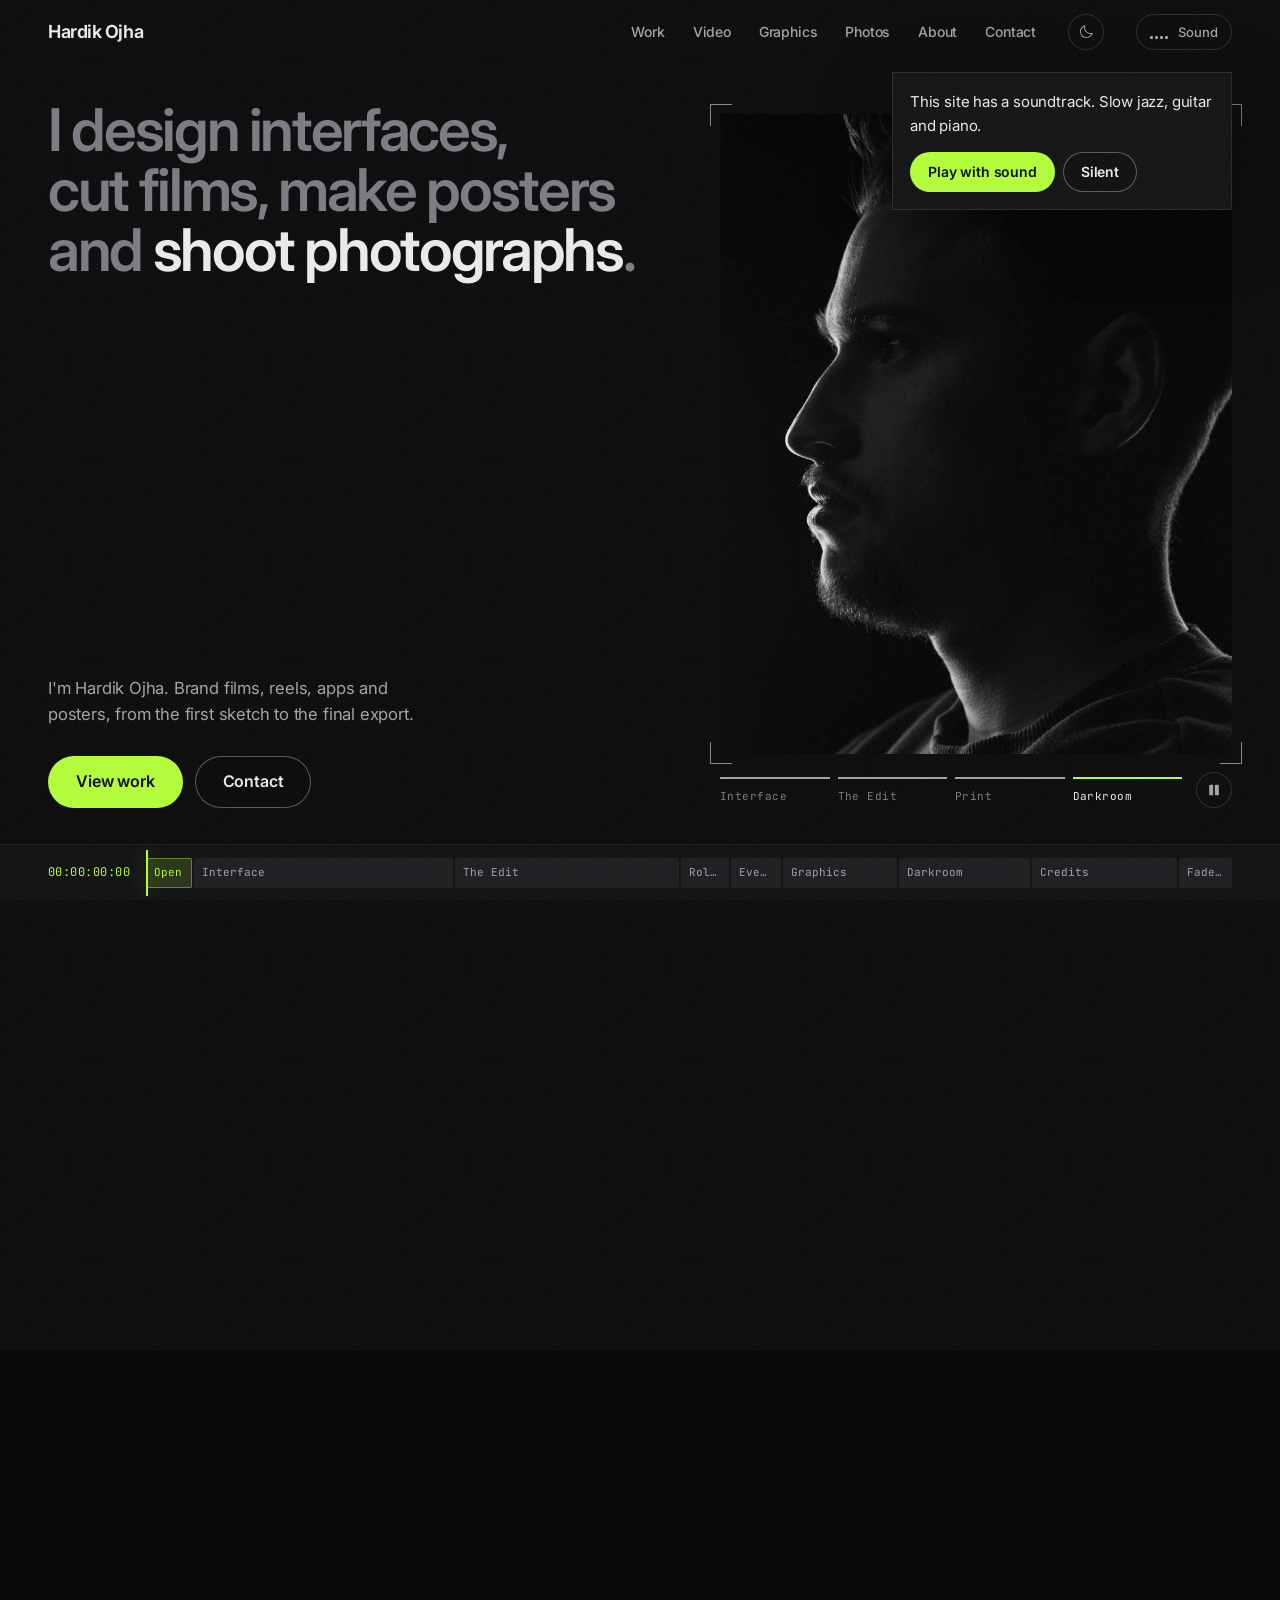
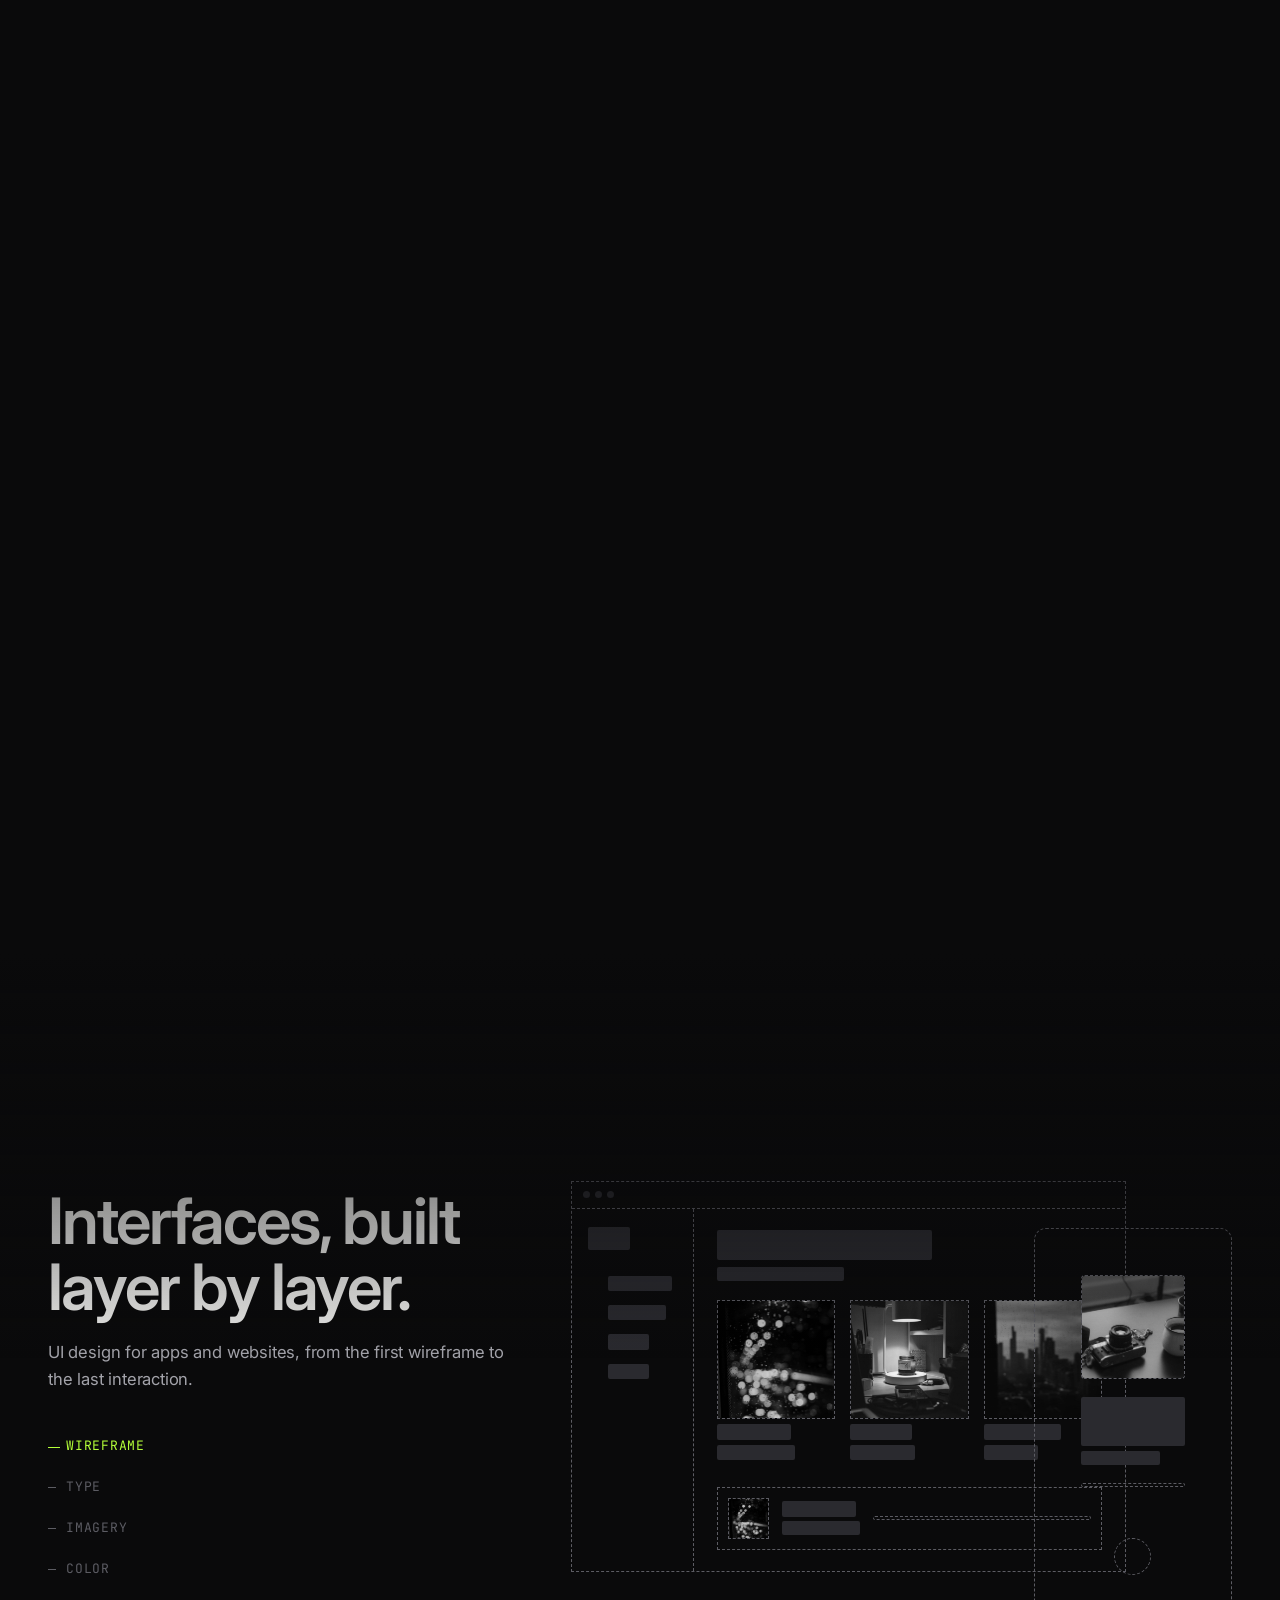
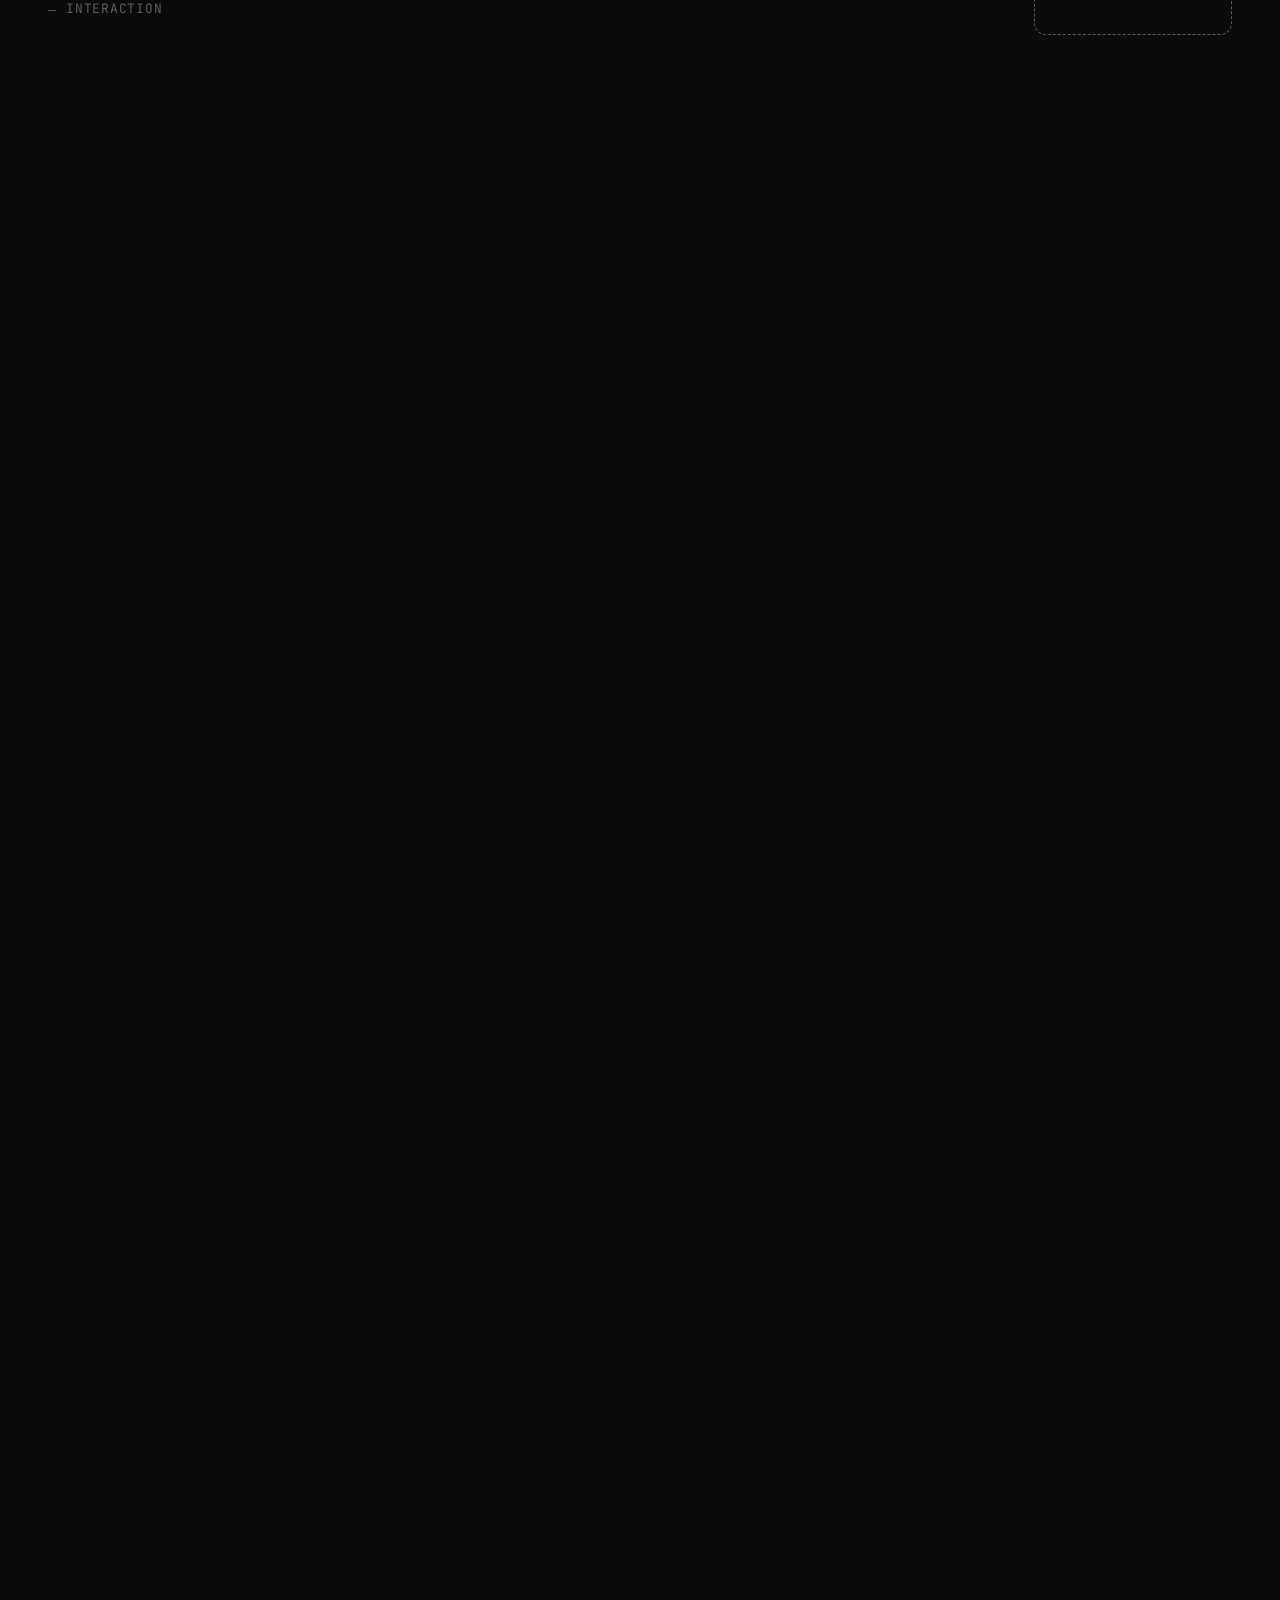
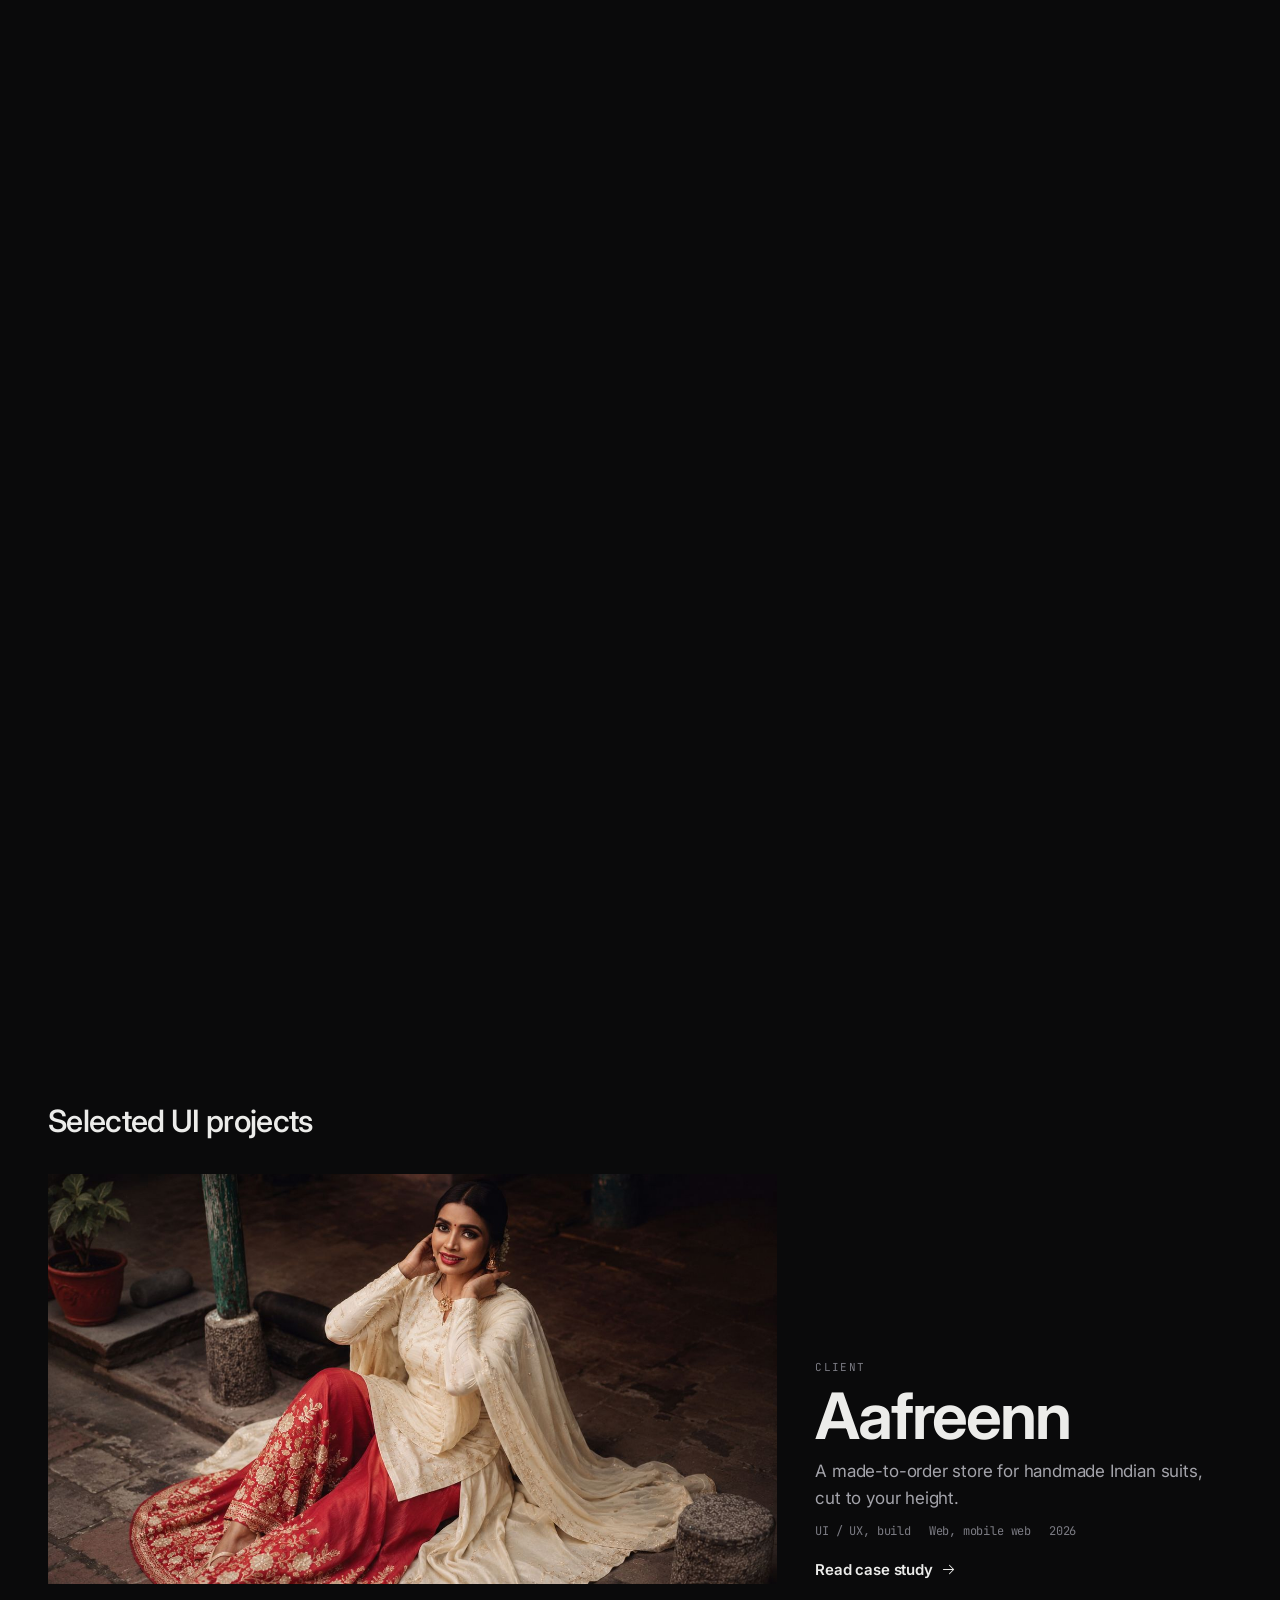
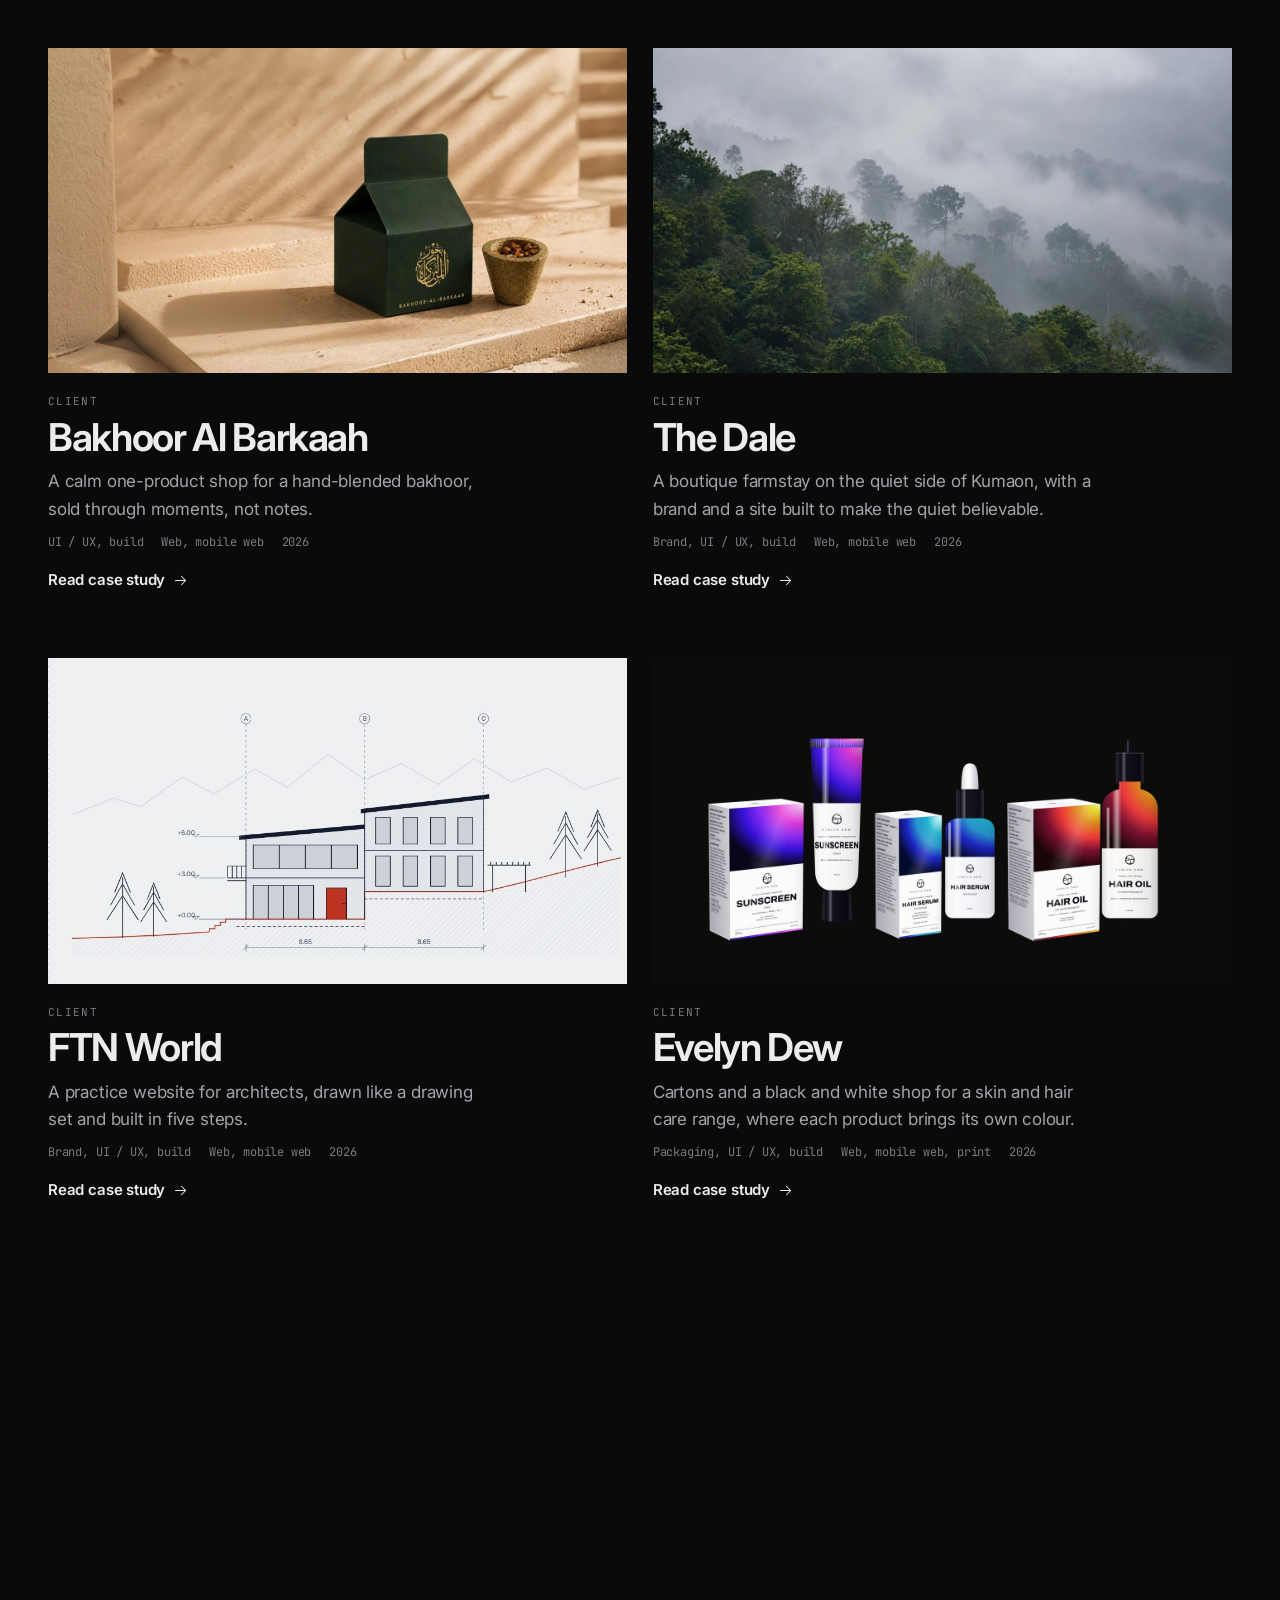
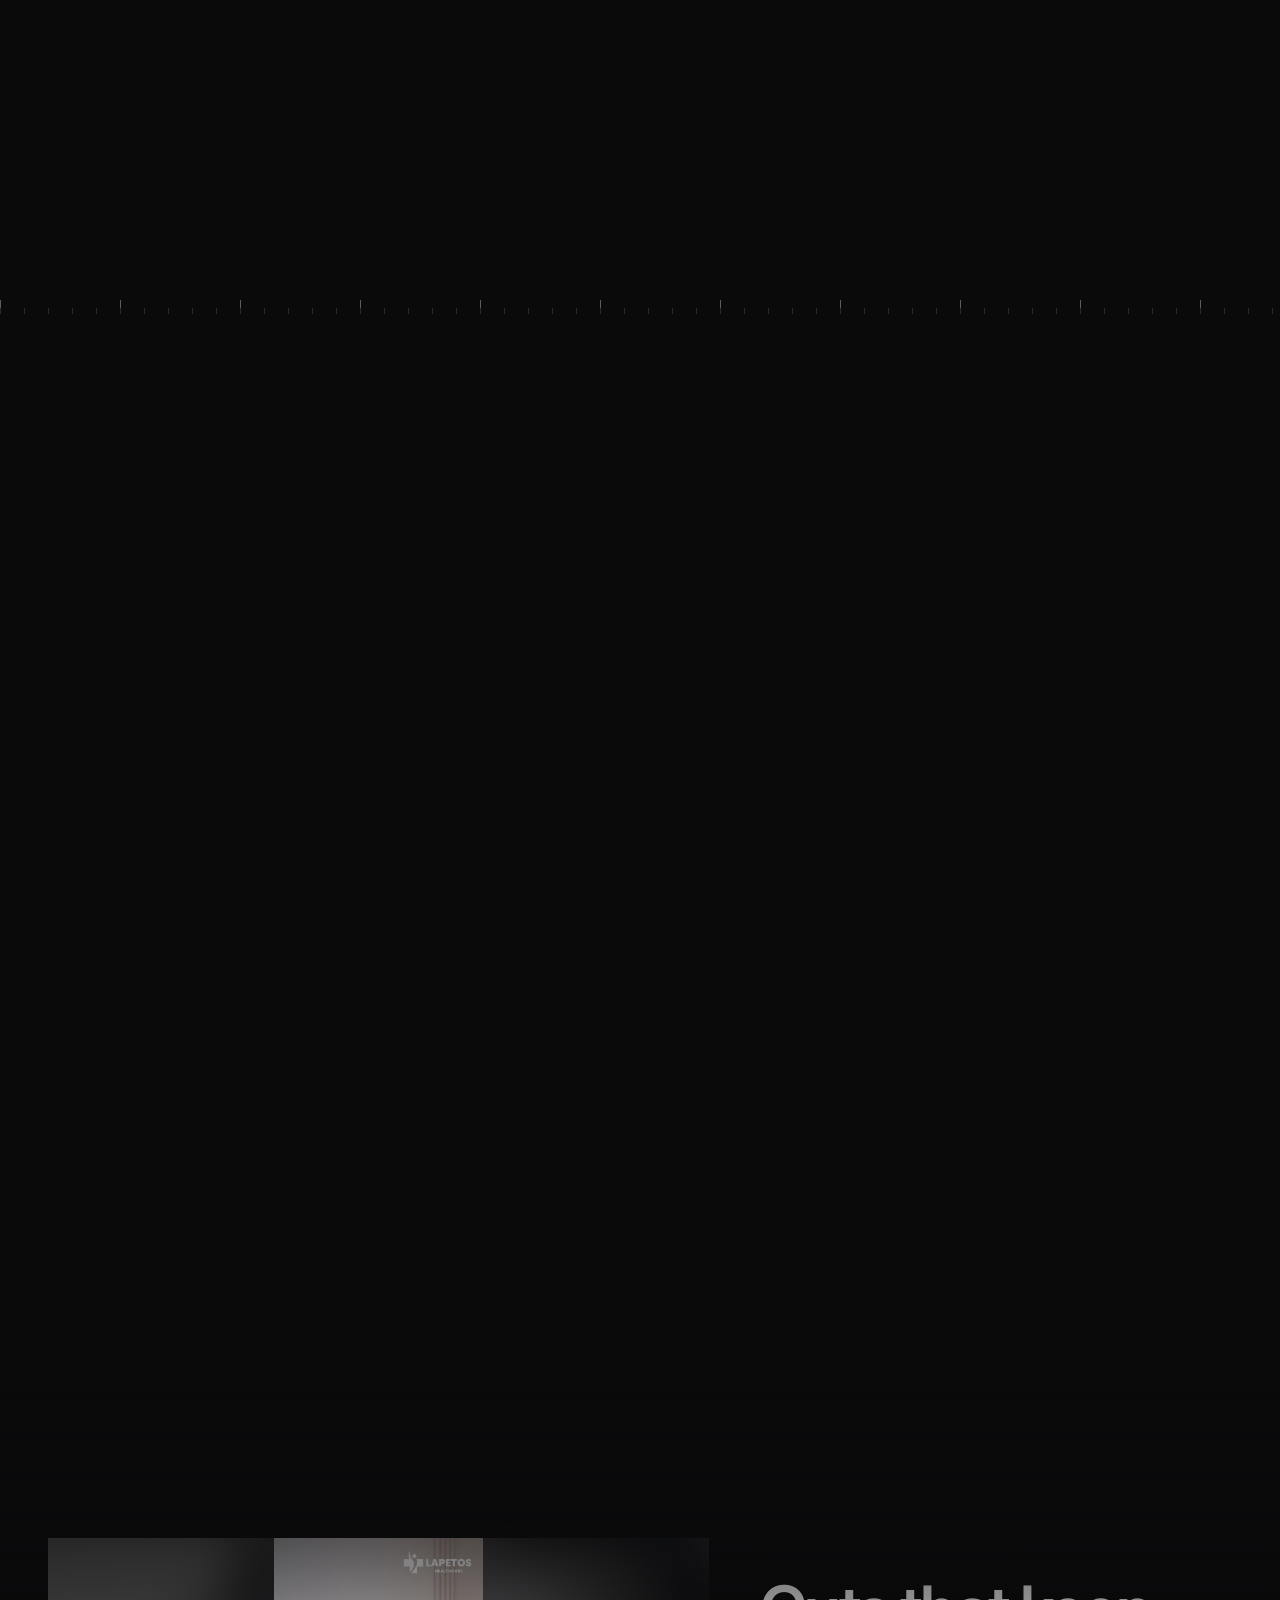
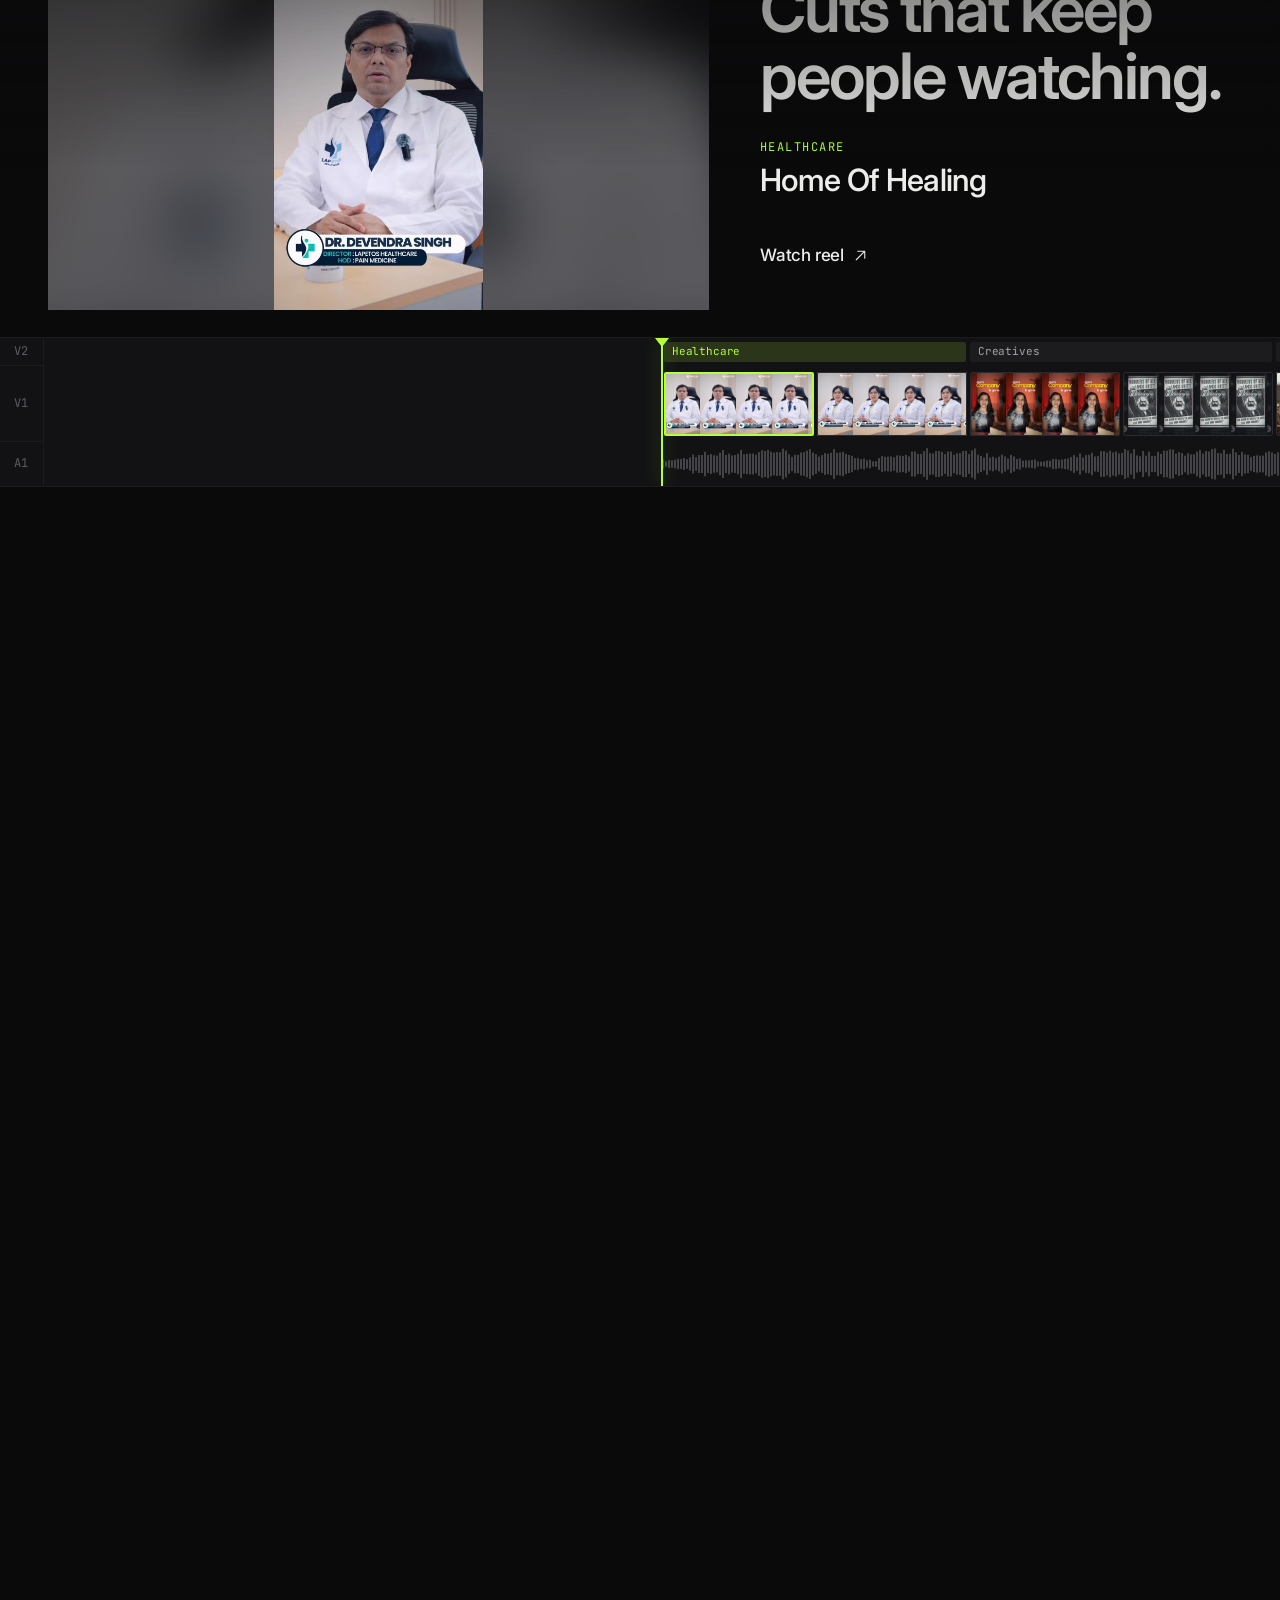
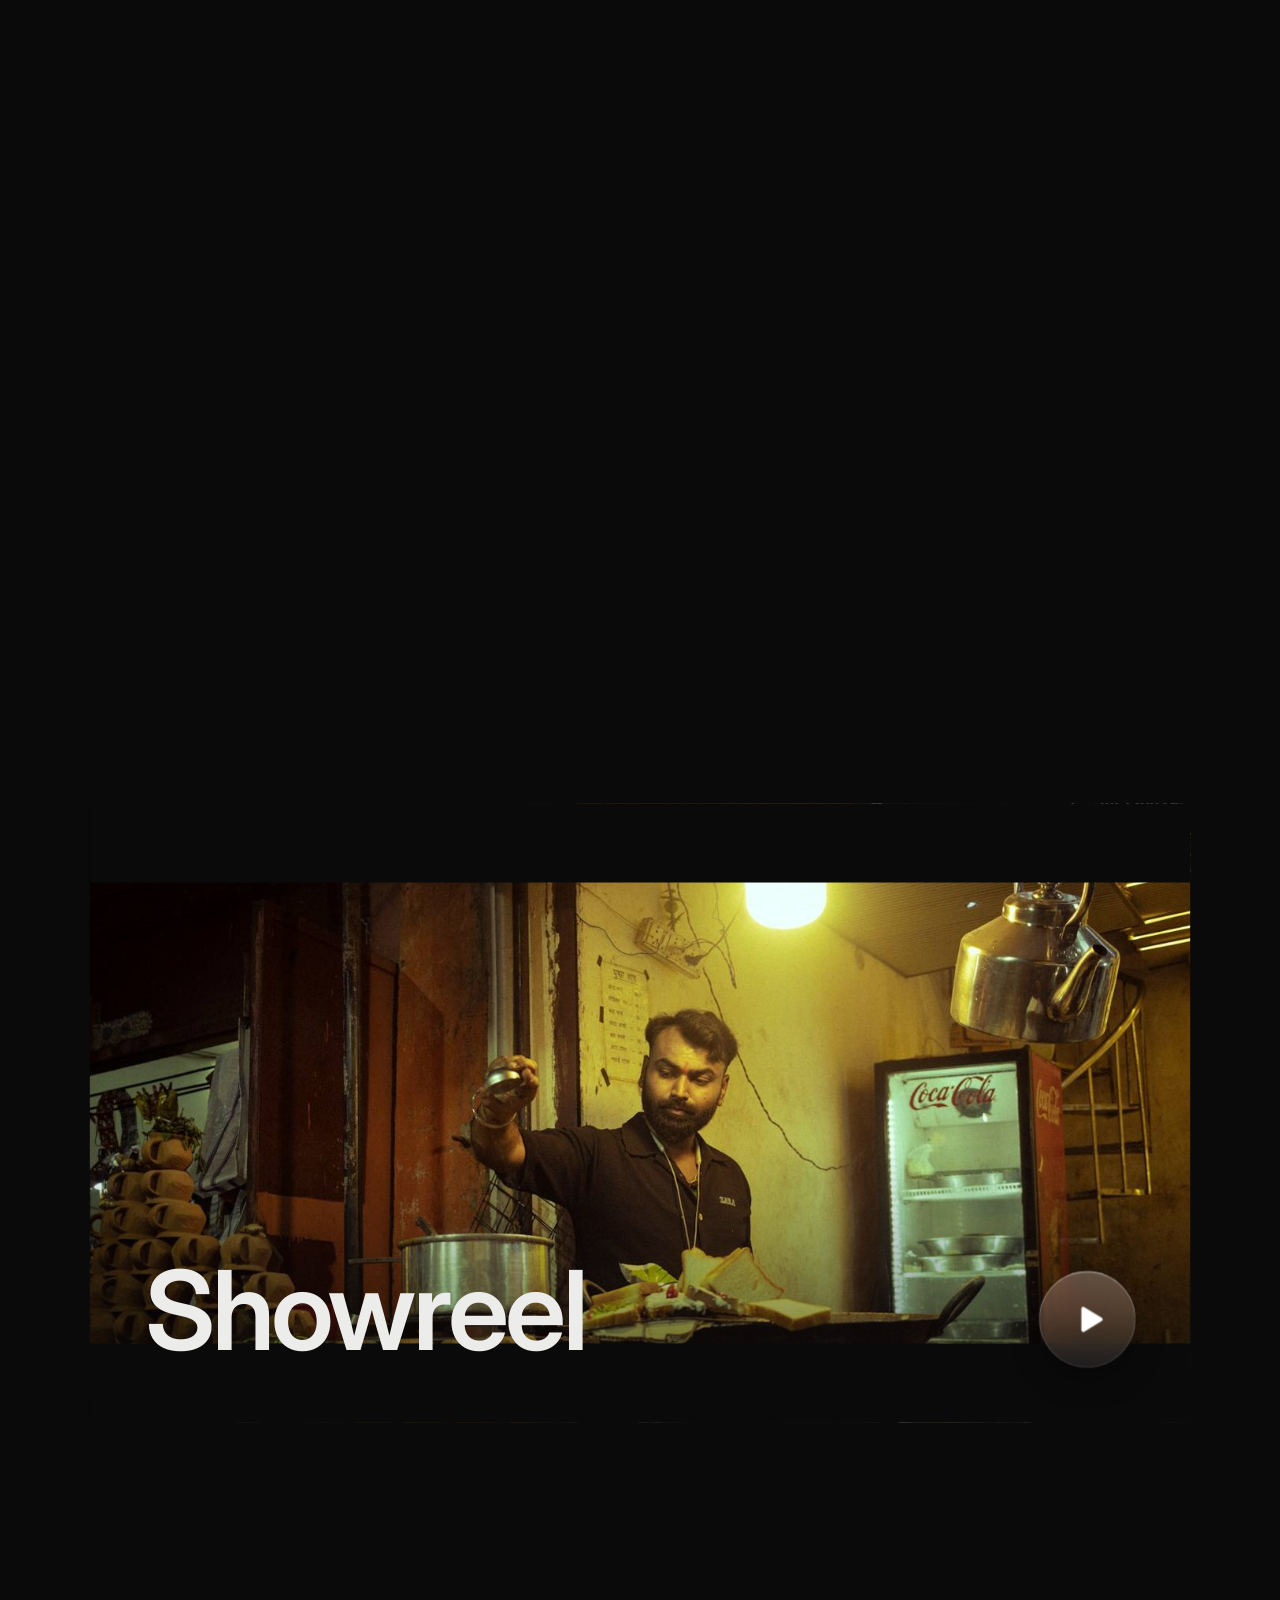
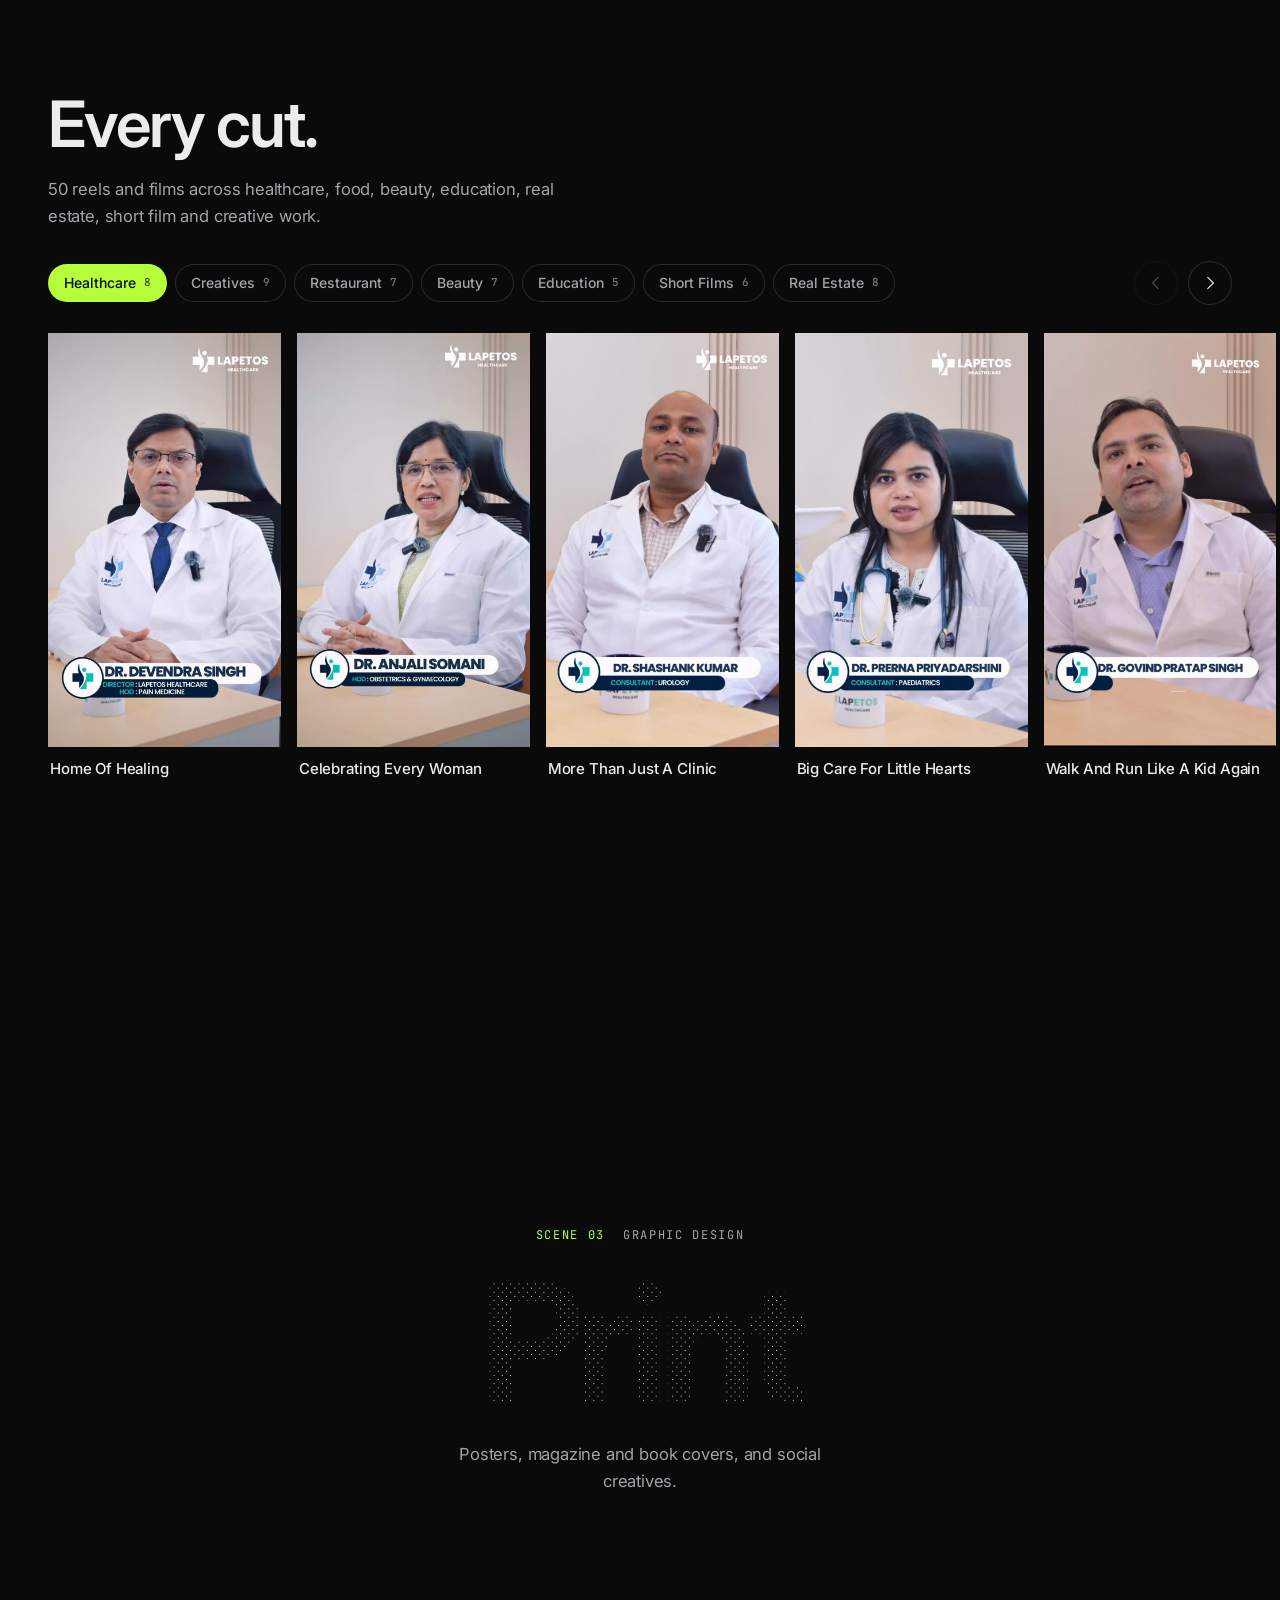
==== commit 386c165f: "Remove clapper intro animation Co-Authored-By: Claude Sonnet 5.5 <noreply@anthropic.com>" ====
--- a/index.html
+++ b/index.html
@@ -20,19 +20,6 @@
 
 <a class="skip-link" href="#main">Skip to content</a>
 <div class="grain" aria-hidden="true"></div>
-
-<!-- Slate: plays once per session, skipped for reduced motion -->
-<div class="slate" id="slate" aria-hidden="true">
-  <div class="clapper">
-    <div class="clapper-stick"></div>
-    <div class="clapper-board">
-      <div class="clapper-row clapper-row--wide"><span>Production</span><strong>Hardik Ojha</strong></div>
-      <div class="clapper-row"><span>Roll</span><strong>Portfolio</strong></div>
-      <div class="clapper-row"><span>Take</span><strong>01</strong></div>
-      <div class="clapper-row clapper-row--wide"><span>Date</span><strong id="slateDate"></strong></div>
-    </div>
-  </div>
-</div>
 
 <header class="topbar">
   <a class="logo" href="#open" translate="no">Hardik Ojha</a>
--- a/css/main.css
+++ b/css/main.css
@@ -148,28 +148,6 @@
   0% { transform: translate(0, 0); } 20% { transform: translate(-3%, 2%); } 40% { transform: translate(2%, -4%); }
   60% { transform: translate(-4%, -1%); } 80% { transform: translate(3%, 3%); } 100% { transform: translate(0, 0); }
 }
-
-/* ---------- Slate loader ---------- */
-.slate {
-  position: fixed; inset: 0; z-index: 80; display: grid; place-items: center;
-  background: var(--black);
-}
-.slate[hidden] { display: none; }
-.clapper { width: min(440px, 82vw); }
-.clapper-stick {
-  height: 44px; transform-origin: 0 100%; transform: rotate(-22deg);
-  background: repeating-linear-gradient(-55deg, var(--white) 0 26px, var(--black) 26px 52px);
-  border: 2px solid var(--white);
-}
-.clapper-board {
-  display: grid; grid-template-columns: 1fr 1fr; border: 2px solid var(--white); border-top: 0;
-  background: var(--g900);
-}
-.clapper-row { padding: 12px 14px; border-top: 2px solid var(--white); display: flex; flex-direction: column; gap: 2px; }
-.clapper-row:nth-child(odd):not(.clapper-row--wide) { border-right: 2px solid var(--white); }
-.clapper-row--wide { grid-column: span 2; }
-.clapper-row span { font-family: var(--f-mono); font-size: 11px; text-transform: uppercase; letter-spacing: .12em; color: var(--g300); }
-.clapper-row strong { font-family: var(--f-display); font-weight: 600; font-size: 24px; color: var(--white); letter-spacing: -.02em; }
 
 /* ---------- Top bar ---------- */
 .topbar {
